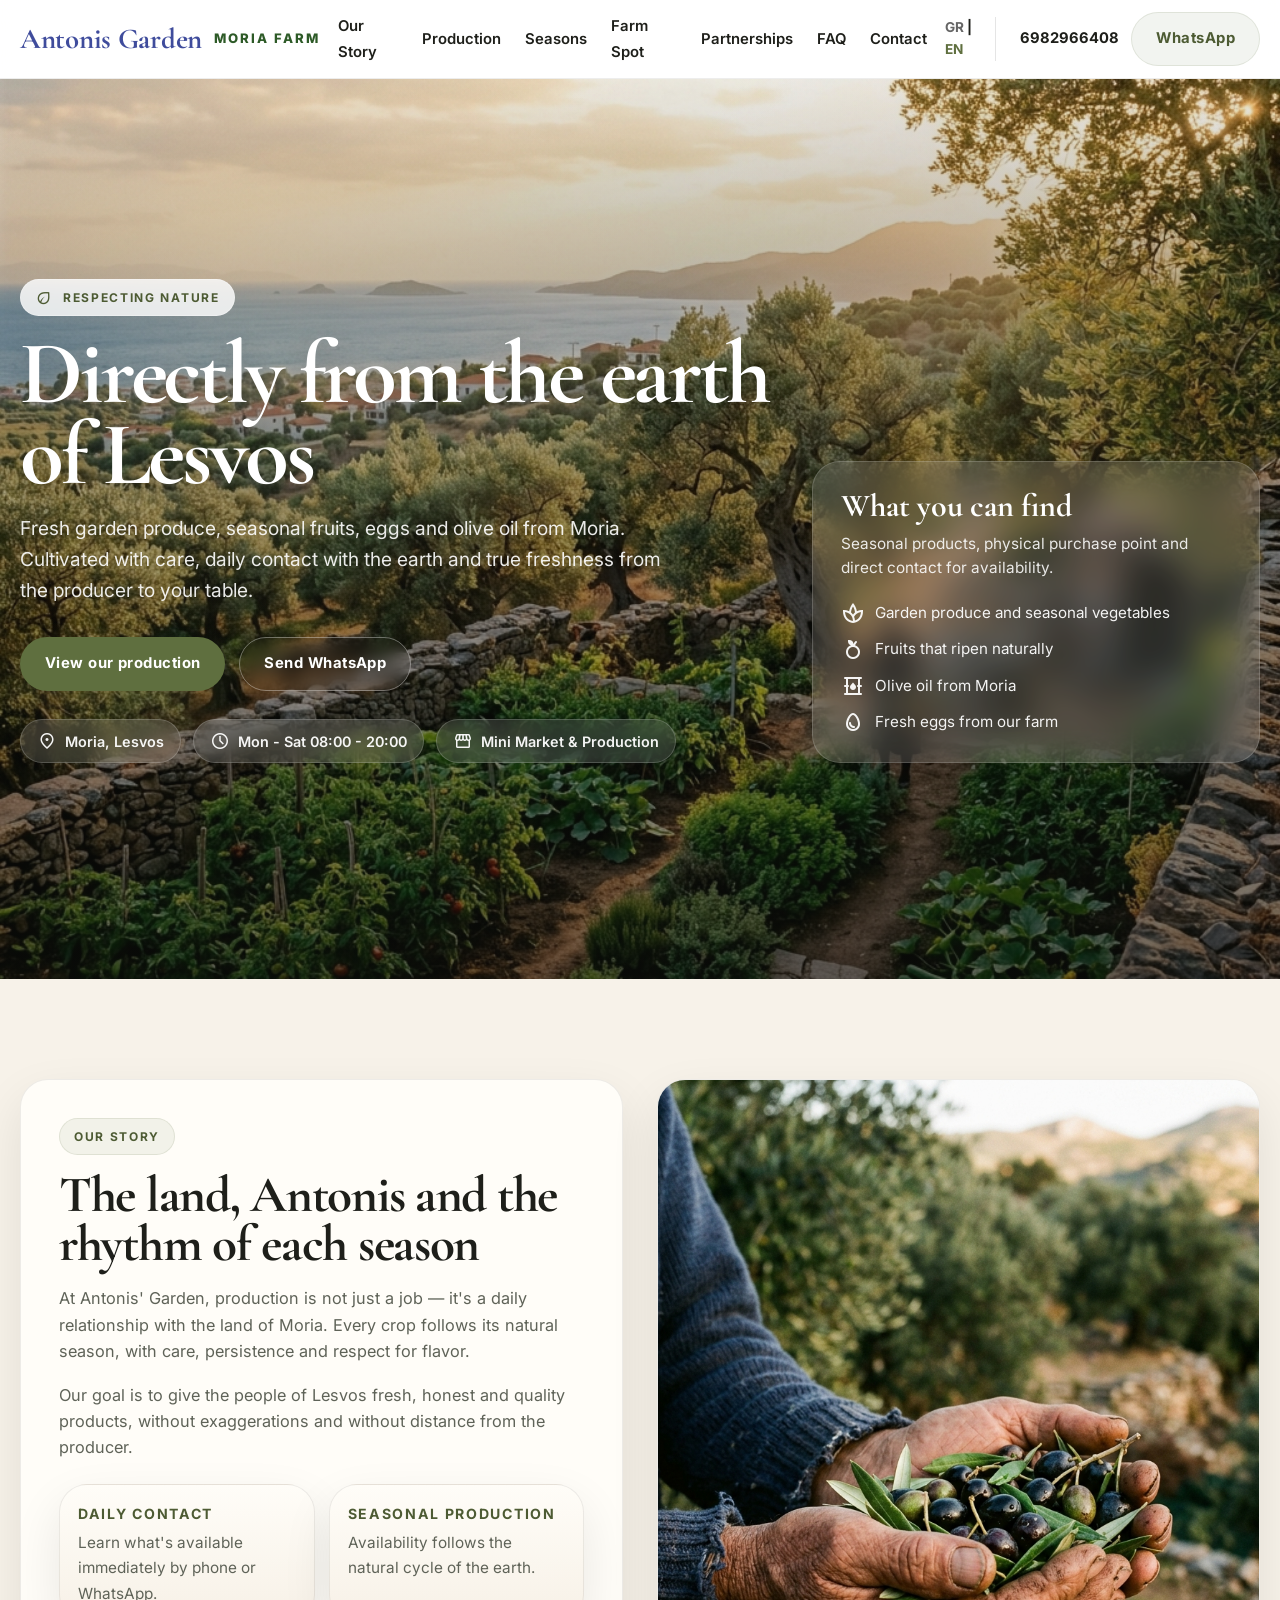
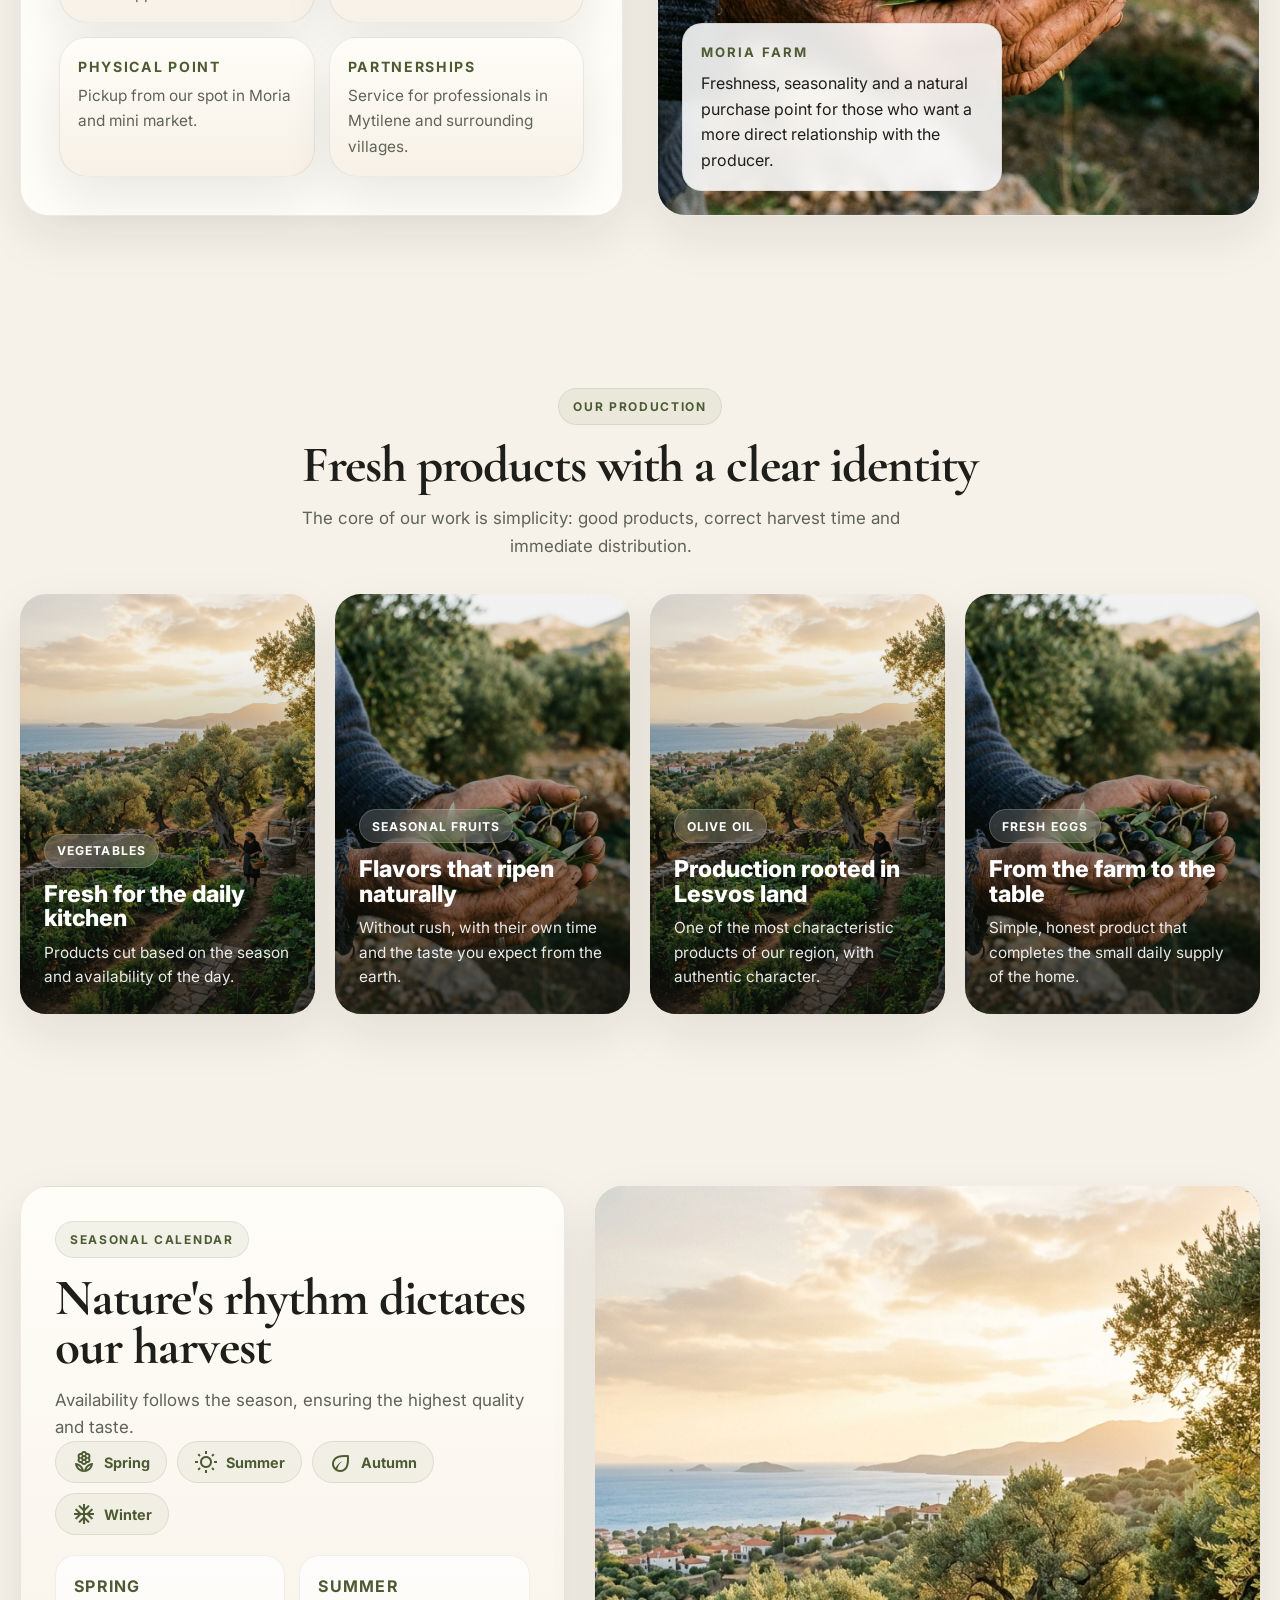
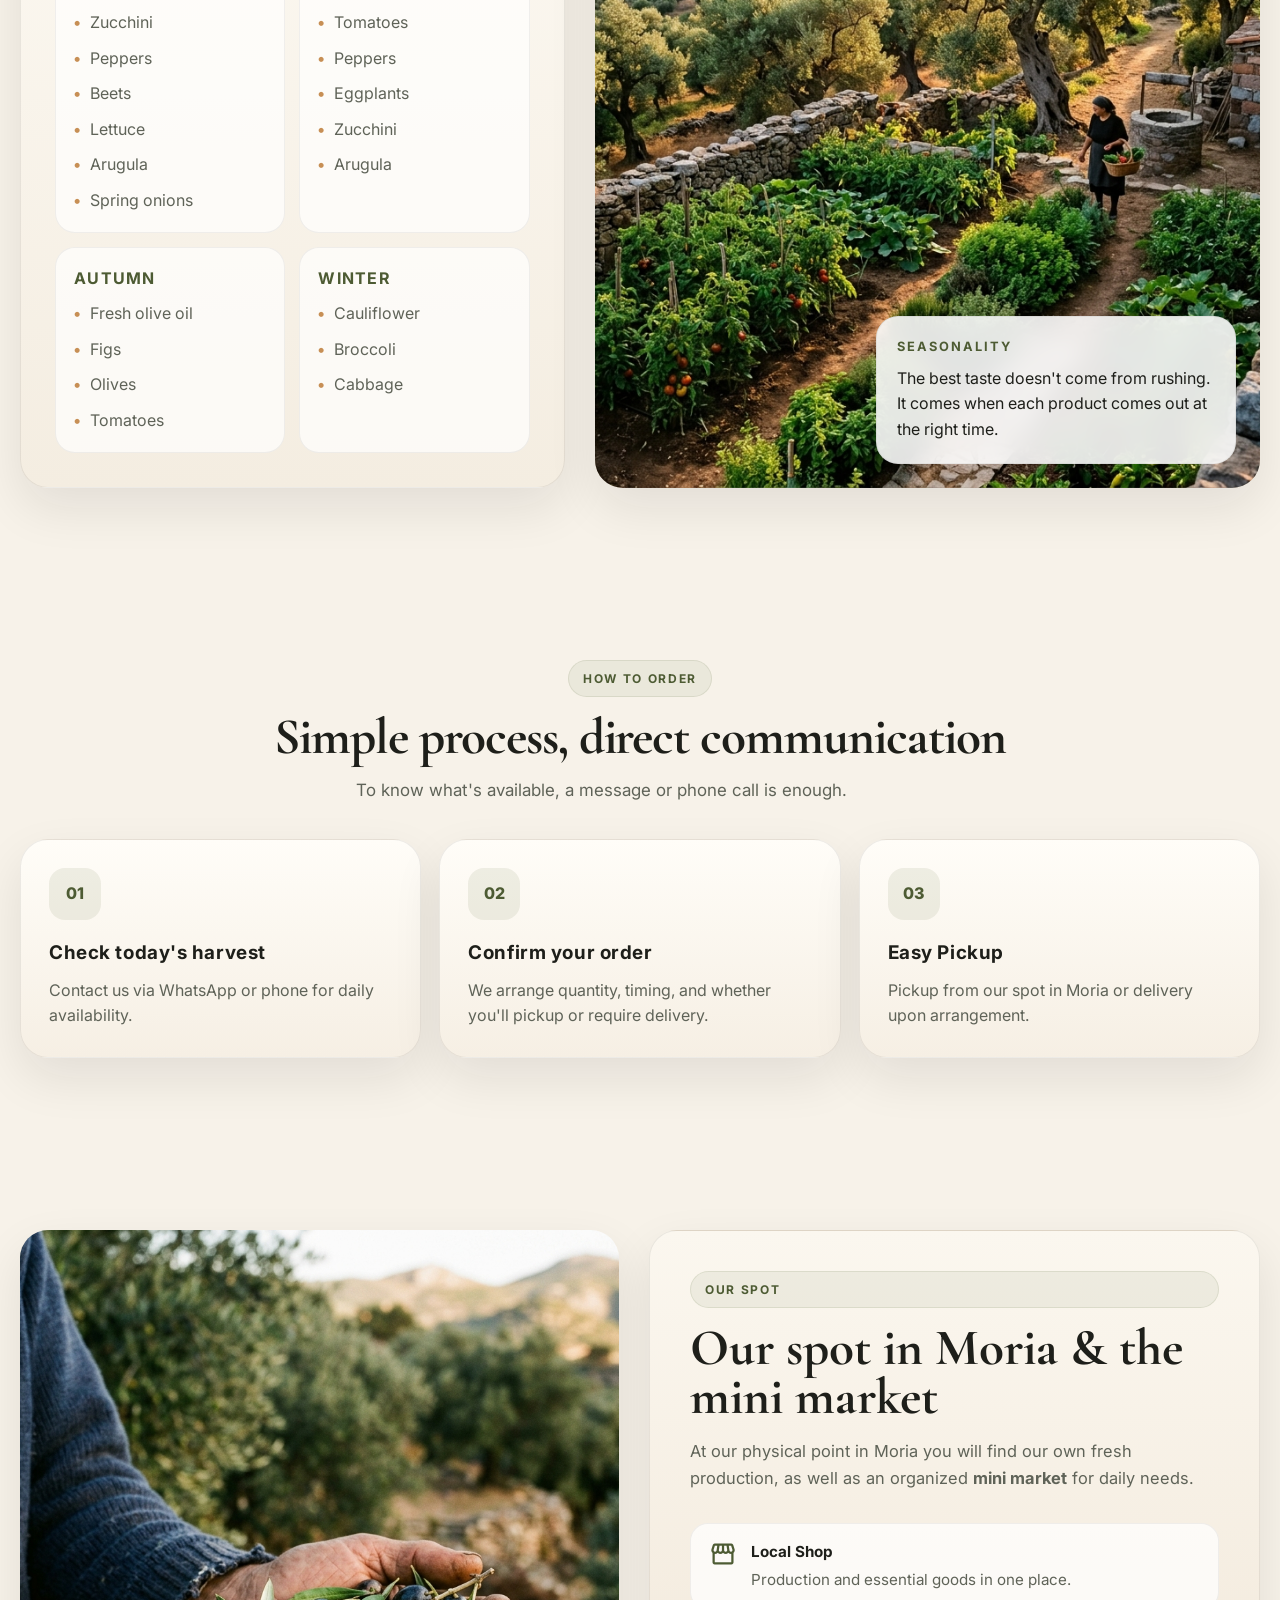
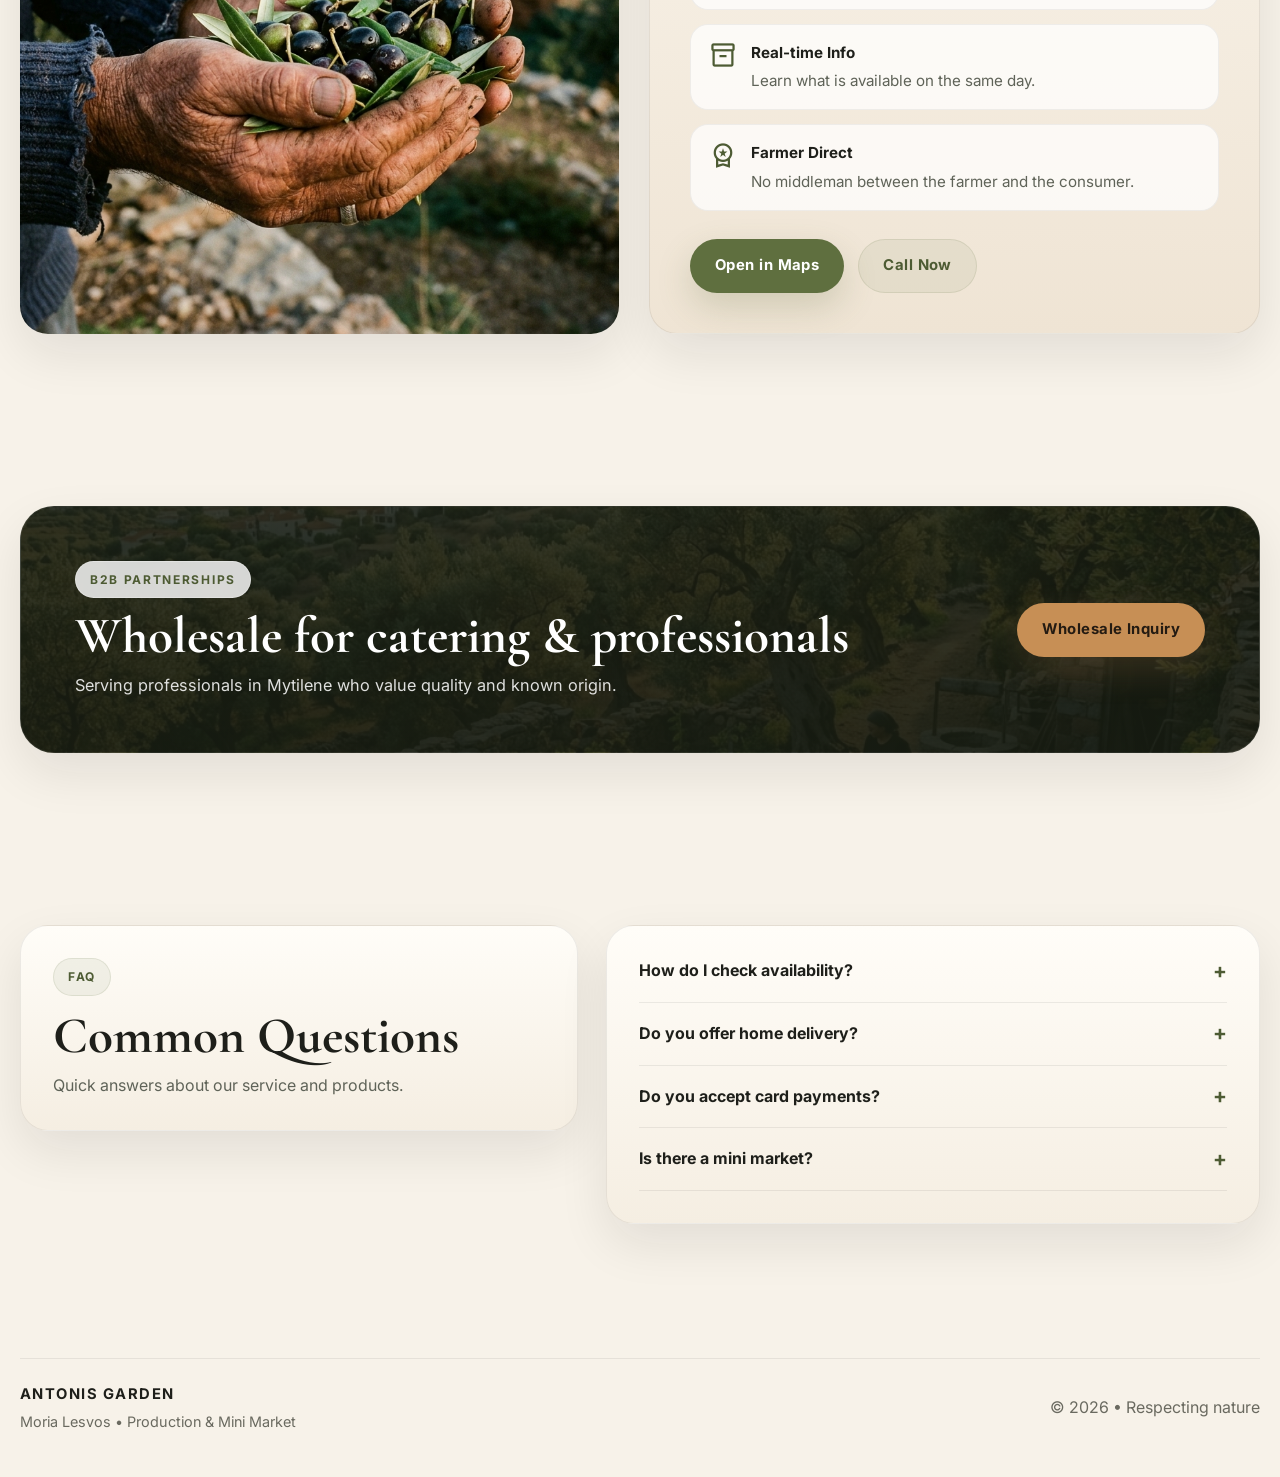
==== en/index.html @ aef1c5ba "Add English version of the website and language switcher" ====
<!DOCTYPE html>
<html lang="en">
<head>
  <meta charset="UTF-8" />
  <meta name="viewport" content="width=device-width, initial-scale=1.0" />
  <title>Antonis Garden | Fresh Produce Moria Lesvos</title>
  <meta
    name="description"
    content="Fresh garden produce, vegetables, seasonal fruits, eggs and olive oil from Moria, Lesvos. Directly from the producer Antonis."
  />

  <link rel="preconnect" href="https://fonts.googleapis.com" />
  <link rel="preconnect" href="https://fonts.gstatic.com" crossorigin />
  <link
    href="https://fonts.googleapis.com/css2?family=Cormorant+Garamond:wght@500;600;700&family=Inter:wght@400;500;600;700;800&display=swap"
    rel="stylesheet"
  />
  <link
    rel="stylesheet"
    href="https://fonts.googleapis.com/css2?family=Material+Symbols+Outlined:wght@300;400;500;600&display=swap"
  />

  <style>
    :root {
      --bg: #f7f2e9;
      --surface: #fffdf8;
      --surface-2: #f2ebdf;
      --surface-3: #ebe2d2;
      --text: #1e1f1a;
      --muted: #5f6358;
      --line: rgba(35, 35, 28, 0.08);
      --primary: #5f6f3f;
      --primary-dark: #4d5b33;
      --accent: #c78f55;
      --accent-soft: #ead9c3;
      --white: #ffffff;
      --shadow: 0 20px 50px rgba(26, 24, 20, 0.09);
      --radius-xl: 28px;
      --radius-lg: 22px;
      --radius-md: 16px;
      --container: 1240px;
    }

    * { box-sizing: border-box; }
    html { scroll-behavior: smooth; }
    body {
      margin: 0;
      background: var(--bg);
      color: var(--text);
      font-family: "Inter", sans-serif;
      line-height: 1.6;
      -webkit-font-smoothing: antialiased;
      text-rendering: optimizeLegibility;
    }
    img { display: block; max-width: 100%; }
    a { color: inherit; text-decoration: none; }
    button { font: inherit; }
    .container { width: min(calc(100% - 32px), var(--container)); margin-inline: auto; }
    .section { padding: 100px 0; }
    .section-tight { padding: 72px 0; }

    .eyebrow {
      display: inline-flex;
      align-items: center;
      gap: 10px;
      padding: 8px 14px;
      border-radius: 999px;
      background: rgba(255,255,255,0.82);
      border: 1px solid rgba(255,255,255,0.28);
      backdrop-filter: blur(8px);
      color: var(--primary-dark);
      font-size: 12px;
      font-weight: 700;
      letter-spacing: 0.14em;
      text-transform: uppercase;
    }

    .eyebrow.dark {
      background: rgba(95, 111, 63, 0.08);
      border-color: rgba(95, 111, 63, 0.12);
      color: var(--primary-dark);
      backdrop-filter: none;
    }

    .section-head { max-width: 760px; margin-bottom: 34px; }
    .section-head.center { text-align: center; margin-inline: auto; }
    .section-head h2 {
      margin: 16px 0 16px;
      font-family: "Cormorant Garamond", serif;
      font-size: clamp(2.3rem, 4vw, 4.5rem);
      line-height: 0.95;
      letter-spacing: -0.02em;
    }
    .section-head p { margin: 0; color: var(--muted); font-size: 1.06rem; max-width: 62ch; }

    .btn, .btn-outline, .btn-soft {
      display: inline-flex;
      align-items: center;
      justify-content: center;
      gap: 10px;
      min-height: 54px;
      padding: 0 24px;
      border-radius: 999px;
      font-weight: 700;
      font-size: 0.93rem;
      letter-spacing: 0.03em;
      transition: 0.25s ease;
      border: 1px solid transparent;
      cursor: pointer;
      white-space: nowrap;
    }

    .btn { background: var(--primary); color: var(--white); box-shadow: 0 14px 34px rgba(95, 111, 63, 0.22); }
    .btn:hover { background: var(--primary-dark); transform: translateY(-1px); }
    .btn-outline { background: transparent; border-color: rgba(255,255,255,0.35); color: var(--white); backdrop-filter: blur(8px); }
    .btn-outline:hover { background: rgba(255,255,255,0.1); transform: translateY(-1px); }
    .btn-soft { background: rgba(95, 111, 63, 0.08); color: var(--primary-dark); border-color: rgba(95, 111, 63, 0.12); }
    .btn-soft:hover { background: rgba(95, 111, 63, 0.13); transform: translateY(-1px); }

    /* NAV */
    .navbar {
      position: sticky;
      top: 0;
      z-index: 1000;
      border-bottom: 1px solid rgba(26, 28, 23, 0.08);
      background: rgba(255, 255, 255, 0.96);
      backdrop-filter: blur(14px);
    }
    .navbar-inner { min-height: 78px; display: flex; align-items: center; justify-content: space-between; gap: 18px; }
    .logo { display: flex; align-items: center; gap: 12px; flex-shrink: 0; }
    .logo-title { font-family: "Cormorant Garamond", serif; font-size: 1.8rem; line-height: 1; color: #3f4c9c; font-weight: 700; letter-spacing: -0.01em; }
    .logo-sub { color: #2d5a27; font-size: 0.82rem; letter-spacing: 0.15em; text-transform: uppercase; font-weight: 800; }
    .nav-links { display: flex; align-items: center; gap: 24px; list-style: none; padding: 0; margin: 0; }
    .nav-links a { color: var(--text); font-size: 0.93rem; font-weight: 600; position: relative; }
    .nav-links a::after { content: ""; position: absolute; left: 0; bottom: -8px; width: 0; height: 2px; background: var(--accent); transition: width 0.25s ease; }
    .nav-links a:hover::after { width: 100%; }
    .nav-cta { display: flex; align-items: center; gap: 12px; }
    .nav-phone { color: var(--text); font-size: 0.92rem; font-weight: 700; }
    .menu-toggle {
      display: none;
      width: 46px;
      height: 46px;
      border: 1px solid rgba(255,255,255,0.18);
      border-radius: 14px;
      background: rgba(30, 31, 26, 0.05);
      color: var(--text);
      align-items: center;
      justify-content: center;
      cursor: pointer;
    }

    /* HERO */
    .hero {
      position: relative;
      min-height: 100svh;
      display: flex;
      align-items: center;
      isolation: isolate;
      overflow: hidden;
      background:
        linear-gradient(180deg, rgba(15, 17, 13, 0.08) 0%, rgba(15, 17, 13, 0.28) 22%, rgba(15, 17, 13, 0.58) 100%),
        url("../assets/images/hero.png") center center / cover no-repeat;
    }
    .hero::before {
      content: "";
      position: absolute;
      inset: 0;
      background:
        radial-gradient(circle at 20% 20%, rgba(255, 214, 157, 0.15), transparent 34%),
        radial-gradient(circle at 80% 25%, rgba(199, 143, 85, 0.15), transparent 30%);
      z-index: -1;
    }
    .hero-grid { display: grid; grid-template-columns: 1.1fr 0.65fr; gap: 34px; align-items: end; padding: 64px 0 80px; }
    .hero-copy { max-width: 760px; }
    .hero h1 {
      margin: 18px 0 18px;
      font-family: "Cormorant Garamond", serif;
      color: var(--white);
      font-size: clamp(3.2rem, 7vw, 7rem);
      line-height: 0.9;
      letter-spacing: -0.035em;
      text-shadow: 0 8px 26px rgba(0,0,0,0.18);
    }
    .hero p { max-width: 56ch; margin: 0; color: rgba(255,255,255,0.9); font-size: clamp(1.03rem, 1.6vw, 1.2rem); }
    .hero-actions { display: flex; flex-wrap: wrap; gap: 14px; margin-top: 32px; }
    .hero-meta { display: flex; flex-wrap: wrap; gap: 12px; margin-top: 28px; }
    .hero-pill {
      display: inline-flex;
      align-items: center;
      gap: 8px;
      min-height: 44px;
      padding: 0 16px;
      border-radius: 999px;
      background: rgba(255,255,255,0.12);
      color: rgba(255,255,255,0.95);
      border: 1px solid rgba(255,255,255,0.18);
      backdrop-filter: blur(10px);
      font-size: 0.9rem;
      font-weight: 600;
    }
    .hero-card {
      align-self: end;
      background: rgba(255,255,255,0.12);
      border: 1px solid rgba(255,255,255,0.16);
      backdrop-filter: blur(16px);
      padding: 28px;
      border-radius: var(--radius-xl);
      color: var(--white);
      box-shadow: 0 16px 40px rgba(0,0,0,0.16);
    }
    .hero-card h3 { margin: 0 0 10px; font-family: "Cormorant Garamond", serif; font-size: 2rem; line-height: 1; }
    .hero-card p { margin: 0 0 20px; font-size: 0.96rem; color: rgba(255,255,255,0.88); }
    .hero-card ul { list-style: none; padding: 0; margin: 0; display: grid; gap: 12px; }
    .hero-card li { display: flex; align-items: center; gap: 10px; font-size: 0.95rem; color: rgba(255,255,255,0.94); }

    /* SECTIONS */
    .intro-wrap { display: grid; grid-template-columns: 1fr 1fr; gap: 34px; align-items: stretch; }
    .intro-card, .image-card, .stat-card, .spot-panel, .contact-card, .hours-card, .faq-card, .process-card, .season-panel {
      background: var(--surface);
      border: 1px solid var(--line);
      border-radius: var(--radius-xl);
      box-shadow: var(--shadow);
    }
    .intro-card { padding: 38px; }
    .intro-card h2 { margin: 16px 0 16px; font-family: "Cormorant Garamond", serif; font-size: clamp(2.2rem, 4vw, 4rem); line-height: 0.96; letter-spacing: -0.025em; }
    .intro-card p { margin: 0 0 18px; color: var(--muted); font-size: 1.02rem; }
    .intro-mini-grid { display: grid; grid-template-columns: 1fr 1fr; gap: 14px; margin-top: 24px; }
    .stat-card { padding: 18px 18px 16px; background: linear-gradient(180deg, #fffdf8, #f7f1e7); }
    .stat-card strong { display: block; font-size: 0.88rem; text-transform: uppercase; letter-spacing: 0.12em; color: var(--primary-dark); margin-bottom: 4px; }
    .stat-card span { color: var(--muted); font-size: 0.96rem; }
    .image-card { min-height: 100%; overflow: hidden; position: relative; }
    .image-card img { width: 100%; height: 100%; object-fit: cover; min-height: 580px; }
    .image-card-badge { position: absolute; left: 24px; bottom: 24px; max-width: 320px; background: rgba(255,255,255,0.88); backdrop-filter: blur(10px); border-radius: 20px; padding: 18px 18px 16px; border: 1px solid rgba(30, 31, 26, 0.08); }
    .image-card-badge strong { display: block; margin-bottom: 8px; font-size: 0.82rem; text-transform: uppercase; letter-spacing: 0.16em; color: var(--primary-dark); }

    .product-grid { display: grid; grid-template-columns: repeat(4, 1fr); gap: 20px; }
    .product-card { position: relative; min-height: 420px; border-radius: 26px; overflow: hidden; color: var(--white); display: flex; align-items: end; box-shadow: var(--shadow); }
    .product-card::before { content: ""; position: absolute; inset: 0; background: linear-gradient(180deg, rgba(15,17,13,0.04) 16%, rgba(15,17,13,0.72) 100%); z-index: 1; }
    .product-card img { position: absolute; inset: 0; width: 100%; height: 100%; object-fit: cover; }
    .product-card-content { position: relative; z-index: 2; padding: 24px; }
    .product-card-content .chip { display: inline-flex; align-items: center; gap: 8px; min-height: 34px; padding: 0 12px; border-radius: 999px; background: rgba(255,255,255,0.16); border: 1px solid rgba(255,255,255,0.18); backdrop-filter: blur(10px); font-size: 0.76rem; font-weight: 700; letter-spacing: 0.09em; text-transform: uppercase; margin-bottom: 14px; }
    .product-card h3 { margin: 0 0 10px; font-size: 1.45rem; line-height: 1.05; font-weight: 800; }
    .product-card p { margin: 0; color: rgba(255,255,255,0.9); font-size: 0.96rem; max-width: 26ch; }

    .season-layout { display: grid; grid-template-columns: 0.9fr 1.1fr; gap: 30px; align-items: stretch; }
    .season-panel { padding: 34px; background: linear-gradient(180deg, #fffdf8, #f4ede1); }
    .season-tabs { display: flex; flex-wrap: wrap; gap: 10px; margin-bottom: 20px; }
    .season-pill { min-height: 42px; padding: 0 16px; border-radius: 999px; border: 1px solid rgba(95, 111, 63, 0.14); background: rgba(95, 111, 63, 0.06); color: var(--primary-dark); display: inline-flex; align-items: center; gap: 8px; font-size: 0.9rem; font-weight: 700; }
    .season-columns { display: grid; grid-template-columns: repeat(2, 1fr); gap: 14px; margin-top: 18px; }
    .season-list { background: rgba(255,255,255,0.68); border: 1px solid rgba(30,31,26,0.06); border-radius: 20px; padding: 18px; }
    .season-list h4 { margin: 0 0 10px; font-size: 1rem; color: var(--primary-dark); letter-spacing: 0.08em; text-transform: uppercase; }
    .season-list ul { list-style: none; padding: 0; margin: 0; display: grid; gap: 10px; color: var(--muted); }
    .season-list li { display: flex; align-items: center; gap: 10px; }
    .season-list li::before { content: "•"; color: var(--accent); font-weight: 900; font-size: 1rem; }
    .season-visual { position: relative; overflow: hidden; border-radius: var(--radius-xl); min-height: 100%; box-shadow: var(--shadow); background: #d5c2a8; }
    .season-visual img { width: 100%; height: 100%; min-height: 540px; object-fit: cover; }
    .season-quote { position: absolute; right: 24px; bottom: 24px; max-width: 360px; padding: 20px; border-radius: 22px; background: rgba(255,255,255,0.88); backdrop-filter: blur(12px); color: var(--text); border: 1px solid rgba(30,31,26,0.06); }
    .season-quote strong { display: block; font-size: 0.8rem; text-transform: uppercase; letter-spacing: 0.16em; color: var(--primary-dark); margin-bottom: 8px; }

    .process-grid { display: grid; grid-template-columns: repeat(3, 1fr); gap: 18px; }
    .process-card { padding: 28px; background: linear-gradient(180deg, #fffdf8, #f6efe4); }
    .step { width: 52px; height: 52px; border-radius: 16px; display: inline-flex; align-items: center; justify-content: center; background: rgba(95, 111, 63, 0.1); color: var(--primary-dark); font-weight: 800; font-size: 1rem; margin-bottom: 18px; }
    .process-card h3 { margin: 0 0 10px; font-size: 1.18rem; letter-spacing: 0.03em; }
    .process-card p { margin: 0; color: var(--muted); }

    .spot-wrap { display: grid; grid-template-columns: 1fr 1.02fr; gap: 30px; align-items: stretch; }
    .spot-image { border-radius: var(--radius-xl); overflow: hidden; box-shadow: var(--shadow); min-height: 100%; }
    .spot-image img { width: 100%; height: 100%; min-height: 560px; object-fit: cover; }
    .spot-panel { padding: 40px; background: linear-gradient(180deg, #fbf7ef, #efe4d4); display: flex; flex-direction: column; justify-content: center; }
    .spot-panel h2 { margin: 16px 0 16px; font-family: "Cormorant Garamond", serif; font-size: clamp(2.3rem, 4vw, 4.2rem); line-height: 0.96; }
    .spot-panel p { margin: 0 0 24px; color: var(--muted); font-size: 1.03rem; }
    .feature-list { display: grid; gap: 14px; margin: 8px 0 28px; }
    .feature-item { display: flex; gap: 14px; align-items: flex-start; padding: 16px 18px; border-radius: 18px; background: rgba(255,255,255,0.72); border: 1px solid rgba(30,31,26,0.06); }
    .feature-item .material-symbols-outlined { color: var(--primary-dark); font-size: 28px; }
    .feature-item strong { display: block; margin-bottom: 4px; font-size: 0.95rem; }
    .feature-item span { display: block; color: var(--muted); font-size: 0.95rem; }

    .b2b { position: relative; overflow: hidden; background: linear-gradient(180deg, rgba(23, 28, 18, 0.86), rgba(23, 28, 18, 0.92)), url("../assets/images/hero.png") center center / cover no-repeat; color: var(--white); border-radius: 34px; box-shadow: var(--shadow); border: 1px solid rgba(255,255,255,0.08); padding: 54px; }
    .b2b-grid { display: grid; grid-template-columns: 1.2fr auto; gap: 28px; align-items: center; }
    .b2b h2 { margin: 14px 0 12px; font-family: "Cormorant Garamond", serif; font-size: clamp(2.1rem, 4vw, 4rem); line-height: 0.94; }
    .b2b p { margin: 0; color: rgba(255,255,255,0.86); max-width: 60ch; font-size: 1.02rem; }
    .b2b .btn { background: var(--accent); color: #241b12; box-shadow: 0 14px 34px rgba(199, 143, 85, 0.18); }
    .b2b .btn:hover { background: #d29a62; }

    .faq-wrap { display: grid; grid-template-columns: 0.92fr 1.08fr; gap: 28px; align-items: start; }
    .faq-card { padding: 32px; background: linear-gradient(180deg, #fffdf8, #f5eee2); }
    .faq-intro h2 { margin: 16px 0 12px; font-family: "Cormorant Garamond", serif; font-size: clamp(2.2rem, 4vw, 4rem); line-height: 0.96; }
    .faq-intro p { margin: 0; color: var(--muted); }
    .faq-list details { border-bottom: 1px solid rgba(30,31,26,0.08); padding: 18px 0; }
    .faq-list details:first-child { padding-top: 0; }
    .faq-list summary { list-style: none; cursor: pointer; font-weight: 700; font-size: 1rem; display: flex; align-items: center; justify-content: space-between; gap: 18px; }
    .faq-list summary::-webkit-details-marker { display: none; }
    .faq-list summary::after { content: "+"; font-size: 1.3rem; line-height: 1; color: var(--primary-dark); flex-shrink: 0; }
    .faq-list details[open] summary::after { content: "−"; }
    .faq-list p { margin: 12px 0 0; color: var(--muted); padding-right: 18px; }

    .contact-grid { display: grid; grid-template-columns: 1.05fr 0.95fr; gap: 24px; align-items: stretch; }
    .contact-card, .hours-card { padding: 34px; }
    .contact-card h2, .hours-card h3 { margin: 0 0 18px; font-family: "Cormorant Garamond", serif; font-size: clamp(2rem, 3.4vw, 3.4rem); line-height: 0.98; }
    .contact-card p, .hours-card p { color: var(--muted); margin: 0 0 16px; }
    .action-stack { display: flex; flex-wrap: wrap; gap: 14px; margin-top: 18px; }
    .action-stack .btn, .action-stack .btn-soft { min-width: 220px; }
    .hours-list { display: grid; gap: 12px; margin-top: 16px; }
    .hours-row { display: flex; justify-content: space-between; gap: 18px; padding: 12px 0; border-bottom: 1px solid rgba(30,31,26,0.08); }
    .hours-row:last-child { border-bottom: 0; padding-bottom: 0; }
    .hours-row span:first-child { color: var(--text); font-weight: 700; }
    .hours-row span:last-child { color: var(--muted); }
    .contact-note { margin-top: 16px !important; font-size: 0.94rem; }

    .footer { padding: 34px 0 44px; color: #6a6a60; }
    .footer-inner { display: flex; align-items: center; justify-content: space-between; gap: 16px; flex-wrap: wrap; border-top: 1px solid rgba(30,31,26,0.08); padding-top: 24px; }
    .footer-brand { display: flex; flex-direction: column; gap: 4px; }
    .footer-brand strong { color: var(--text); letter-spacing: 0.1em; text-transform: uppercase; font-size: 0.92rem; }
    .footer-brand span { font-size: 0.9rem; }

    @media (max-width: 1080px) {
      .nav-links, .nav-cta .nav-phone, .nav-cta .btn-soft { display: none; }
      .menu-toggle { display: inline-flex; }
      .mobile-panel { position: fixed; inset: 78px 16px auto 16px; background: rgba(26, 28, 23, 0.98); border: 1px solid rgba(255,255,255,0.12); border-radius: 24px; padding: 18px; display: none; box-shadow: 0 18px 40px rgba(0,0,0,0.35); z-index: 1001; }
      .mobile-panel.open { display: block; }
      .mobile-panel a { display: block; color: rgba(255,255,255,0.94); padding: 14px 8px; font-weight: 600; border-bottom: 1px solid rgba(255,255,255,0.08); }
      .mobile-panel a:last-child { border-bottom: 0; }
    }

    @media (max-width: 1024px) {
      .hero-grid, .intro-wrap, .season-layout, .spot-wrap, .faq-wrap, .contact-grid, .b2b-grid { grid-template-columns: 1fr; }
      .product-grid { grid-template-columns: repeat(2, 1fr); }
      .process-grid { grid-template-columns: 1fr; }
      .hero-card { max-width: 520px; }
      .image-card img, .spot-image img, .season-visual img { min-height: 420px; }
      .b2b { padding: 40px 30px; }
    }

    @media (max-width: 720px) {
      .section { padding: 78px 0; }
      .section-tight { padding: 56px 0; }
      .hero { min-height: auto; }
      .hero-grid { padding: 44px 0 56px; }
      .hero h1 { font-size: clamp(2.8rem, 13vw, 4.6rem); }
      .hero-actions, .hero-meta, .action-stack { flex-direction: column; align-items: stretch; }
      .hero-card { padding: 22px; }
      .intro-card, .season-panel, .spot-panel, .contact-card, .hours-card, .faq-card, .process-card { padding: 24px; }
      .product-grid, .season-columns, .intro-mini-grid { grid-template-columns: 1fr; }
      .product-card { min-height: 360px; }
      .footer-inner { flex-direction: column; align-items: flex-start; }
    }

    .mobile-panel { display: none; }
  </style>
</head>
<body>

  <!-- NAV -->
  <nav class="navbar">
    <div class="container navbar-inner">
      <a href="#home" class="logo">
        <span class="logo-title">Antonis Garden</span>
        <span class="logo-sub">MORIA FARM</span>
      </a>

      <ul class="nav-links">
        <li><a href="#about">Our Story</a></li>
        <li><a href="#products">Production</a></li>
        <li><a href="#seasonal">Seasons</a></li>
        <li><a href="#spot">Farm Spot</a></li>
        <li><a href="#b2b">Partnerships</a></li>
        <li><a href="#faq">FAQ</a></li>
        <li><a href="#contact">Contact</a></li>
      </ul>

      <div class="nav-cta">
        <div class="lang-switcher" style="padding-right: 12px; border-right: 1px solid rgba(0,0,0,0.1); margin-right: 12px; font-weight: 700; font-size: 0.85rem;">
          <a href="../index.html" style="color: #666;">GR</a> | <span style="color: var(--primary);">EN</span>
        </div>
        <a class="nav-phone" href="tel:+306982966408">6982966408</a>
        <a class="btn-soft" href="https://wa.me/306982966408">WhatsApp</a>
        <button class="menu-toggle" id="menuToggle" aria-label="Open Menu">
          <span class="material-symbols-outlined">menu</span>
        </button>
      </div>
    </div>
  </nav>

  <div class="mobile-panel" id="mobilePanel">
    <div style="padding: 14px 8px; border-bottom: 1px solid rgba(255,255,255,0.08); display: flex; gap: 10px; font-size: 0.9rem; font-weight: 700;">
      <a href="../index.html" style="color: rgba(255,255,255,0.6);">GREEK</a>
      <span style="color: rgba(255,255,255,0.2);">|</span>
      <span style="color: var(--accent);">ENGLISH</span>
    </div>
    <a href="#about">Our Story</a>
    <a href="#products">Production</a>
    <a href="#seasonal">Seasons</a>
    <a href="#spot">Farm Spot</a>
    <a href="#b2b">Partnerships</a>
    <a href="#faq">FAQ</a>
    <a href="#contact">Contact</a>
    <a href="https://wa.me/306982966408">WhatsApp</a>
    <a href="tel:+306982966408">Call</a>
  </div>

  <header class="hero" id="home">
    <div class="container hero-grid">
      <div class="hero-copy">
        <span class="eyebrow">
          <span class="material-symbols-outlined" style="font-size:18px;">eco</span>
          Respecting nature
        </span>
        <h1>Directly from the earth of Lesvos</h1>
        <p>Fresh garden produce, seasonal fruits, eggs and olive oil from Moria. Cultivated with care, daily contact with the earth and true freshness from the producer to your table.</p>
        <div class="hero-actions">
          <a href="#products" class="btn">View our production</a>
          <a href="https://wa.me/306982966408" class="btn-outline">Send WhatsApp</a>
        </div>
        <div class="hero-meta">
          <div class="hero-pill"><span class="material-symbols-outlined" style="font-size:20px;">location_on</span>Moria, Lesvos</div>
          <div class="hero-pill"><span class="material-symbols-outlined" style="font-size:20px;">schedule</span>Mon - Sat 08:00 - 20:00</div>
          <div class="hero-pill"><span class="material-symbols-outlined" style="font-size:20px;">storefront</span>Mini Market & Production</div>
        </div>
      </div>
      <aside class="hero-card">
        <h3>What you can find</h3>
        <p>Seasonal products, physical purchase point and direct contact for availability.</p>
        <ul>
          <li><span class="material-symbols-outlined">spa</span> Garden produce and seasonal vegetables</li>
          <li><span class="material-symbols-outlined">nutrition</span> Fruits that ripen naturally</li>
          <li><span class="material-symbols-outlined">oil_barrel</span> Olive oil from Moria</li>
          <li><span class="material-symbols-outlined">egg</span> Fresh eggs from our farm</li>
        </ul>
      </aside>
    </div>
  </header>

  <main>
    <section class="section" id="about">
      <div class="container intro-wrap">
        <div class="intro-card">
          <span class="eyebrow dark">Our Story</span>
          <h2>The land, Antonis and the rhythm of each season</h2>
          <p>At Antonis' Garden, production is not just a job — it's a daily relationship with the land of Moria. Every crop follows its natural season, with care, persistence and respect for flavor.</p>
          <p>Our goal is to give the people of Lesvos fresh, honest and quality products, without exaggerations and without distance from the producer.</p>
          <div class="intro-mini-grid">
            <div class="stat-card"><strong>Daily contact</strong><span>Learn what's available immediately by phone or WhatsApp.</span></div>
            <div class="stat-card"><strong>Seasonal production</strong><span>Availability follows the natural cycle of the earth.</span></div>
            <div class="stat-card"><strong>Physical point</strong><span>Pickup from our spot in Moria and mini market.</span></div>
            <div class="stat-card"><strong>Partnerships</strong><span>Service for professionals in Mytilene and surrounding villages.</span></div>
          </div>
        </div>
        <div class="image-card">
          <img src="../assets/images/farm.png" alt="Antonis Farm in Moria, Lesvos" />
          <div class="image-card-badge"><strong>Moria Farm</strong>Freshness, seasonality and a natural purchase point for those who want a more direct relationship with the producer.</div>
        </div>
      </div>
    </section>

    <section class="section section-tight" id="products">
      <div class="container">
        <div class="section-head center">
          <span class="eyebrow dark">Our Production</span>
          <h2>Fresh products with a clear identity</h2>
          <p>The core of our work is simplicity: good products, correct harvest time and immediate distribution.</p>
        </div>
        <div class="product-grid">
          <article class="product-card">
            <img src="../assets/images/hero.png" alt="Vegetables" />
            <div class="product-card-content"><div class="chip">Vegetables</div><h3>Fresh for the daily kitchen</h3><p>Products cut based on the season and availability of the day.</p></div>
          </article>
          <article class="product-card">
            <img src="../assets/images/farm.png" alt="Fruits" />
            <div class="product-card-content"><div class="chip">Seasonal Fruits</div><h3>Flavors that ripen naturally</h3><p>Without rush, with their own time and the taste you expect from the earth.</p></div>
          </article>
          <article class="product-card">
            <img src="../assets/images/hero.png" alt="Olive Oil" />
            <div class="product-card-content"><div class="chip">Olive Oil</div><h3>Production rooted in Lesvos land</h3><p>One of the most characteristic products of our region, with authentic character.</p></div>
          </article>
          <article class="product-card">
            <img src="../assets/images/farm.png" alt="Eggs" />
            <div class="product-card-content"><div class="chip">Fresh Eggs</div><h3>From the farm to the table</h3><p>Simple, honest product that completes the small daily supply of the home.</p></div>
          </article>
        </div>
      </div>
    </section>

    <section class="section" id="seasonal">
      <div class="container season-layout">
        <div class="season-panel">
          <span class="eyebrow dark">Seasonal Calendar</span>
          <div class="section-head" style="margin-bottom: 0;">
            <h2>Nature's rhythm dictates our harvest</h2>
            <p>Availability follows the season, ensuring the highest quality and taste.</p>
          </div>
          <div class="season-tabs">
            <div class="season-pill"><span class="material-symbols-outlined">local_florist</span>Spring</div>
            <div class="season-pill"><span class="material-symbols-outlined">wb_sunny</span>Summer</div>
            <div class="season-pill"><span class="material-symbols-outlined">eco</span>Autumn</div>
            <div class="season-pill"><span class="material-symbols-outlined">ac_unit</span>Winter</div>
          </div>
          <div class="season-columns">
            <div class="season-list"><h4>Spring</h4><ul><li>Zucchini</li><li>Peppers</li><li>Beets</li><li>Lettuce</li><li>Arugula</li><li>Spring onions</li></ul></div>
            <div class="season-list"><h4>Summer</h4><ul><li>Tomatoes</li><li>Peppers</li><li>Eggplants</li><li>Zucchini</li><li>Arugula</li></ul></div>
            <div class="season-list"><h4>Autumn</h4><ul><li>Fresh olive oil</li><li>Figs</li><li>Olives</li><li>Tomatoes</li></ul></div>
            <div class="season-list"><h4>Winter</h4><ul><li>Cauliflower</li><li>Broccoli</li><li>Cabbage</li></ul></div>
          </div>
        </div>
        <div class="season-visual">
          <img src="../assets/images/hero.png" alt="Seasonal Harvest" />
          <div class="season-quote"><strong>Seasonality</strong>The best taste doesn't come from rushing. It comes when each product comes out at the right time.</div>
        </div>
      </div>
    </section>

    <section class="section section-tight" id="how-to-order">
      <div class="container">
        <div class="section-head center">
          <span class="eyebrow dark">How to order</span>
          <h2>Simple process, direct communication</h2>
          <p>To know what's available, a message or phone call is enough.</p>
        </div>
        <div class="process-grid">
          <div class="process-card"><div class="step">01</div><h3>Check today's harvest</h3><p>Contact us via WhatsApp or phone for daily availability.</p></div>
          <div class="process-card"><div class="step">02</div><h3>Confirm your order</h3><p>We arrange quantity, timing, and whether you'll pickup or require delivery.</p></div>
          <div class="process-card"><div class="step">03</div><h3>Easy Pickup</h3><p>Pickup from our spot in Moria or delivery upon arrangement.</p></div>
        </div>
      </div>
    </section>

    <section class="section" id="spot">
      <div class="container spot-wrap">
        <div class="spot-image"><img src="../assets/images/farm.png" alt="Farm Shop" /></div>
        <div class="spot-panel">
          <span class="eyebrow dark">Our Spot</span>
          <h2>Our spot in Moria & the mini market</h2>
          <p>At our physical point in Moria you will find our own fresh production, as well as an organized <strong>mini market</strong> for daily needs.</p>
          <div class="feature-list">
            <div class="feature-item"><span class="material-symbols-outlined">storefront</span><div><strong>Local Shop</strong><span>Production and essential goods in one place.</span></div></div>
            <div class="feature-item"><span class="material-symbols-outlined">inventory_2</span><div><strong>Real-time Info</strong><span>Learn what is available on the same day.</span></div></div>
            <div class="feature-item"><span class="material-symbols-outlined">workspace_premium</span><div><strong>Farmer Direct</strong><span>No middleman between the farmer and the consumer.</span></div></div>
          </div>
          <div class="hero-actions" style="margin-top:0;">
            <a href="https://www.google.com/maps/search/?api=1&query=Moria+Lesvos" target="_blank" rel="noopener noreferrer" class="btn">Open in Maps</a>
            <a href="tel:+306982966408" class="btn-soft">Call Now</a>
          </div>
        </div>
      </div>
    </section>

    <section class="section section-tight" id="b2b">
      <div class="container"><div class="b2b"><div class="b2b-grid"><div><span class="eyebrow">B2B Partnerships</span><h2>Wholesale for catering & professionals</h2><p>Serving professionals in Mytilene who value quality and known origin.</p></div><div><a href="https://wa.me/306982966408" class="btn">Wholesale Inquiry</a></div></div></div></div>
    </section>

    <section class="section" id="faq">
      <div class="container faq-wrap">
        <div class="faq-card faq-intro"><span class="eyebrow dark">FAQ</span><h2>Common Questions</h2><p>Quick answers about our service and products.</p></div>
        <div class="faq-card faq-list">
          <details><summary>How do I check availability?</summary><p>Call or WhatsApp us. Availability changes daily.</p></details>
          <details><summary>Do you offer home delivery?</summary><p>Mainly pickup in Moria. Delivery can be arranged in some cases.</p></details>
          <details><summary>Do you accept card payments?</summary><p>Yes, we accept all major cards at our shop.</p></details>
          <details><summary>Is there a mini market?</summary><p>Yes, we carry both our fresh produce and grocery essentials.</p></details>
        </div>
      </div>
    </section>
  </main>

  <footer class="footer">
    <div class="container footer-inner">
      <div class="footer-brand"><strong>Antonis Garden</strong><span>Moria Lesvos • Production & Mini Market</span></div>
      <div>© 2026 • Respecting nature</div>
    </div>
  </footer>

  <script>
    const toggle = document.getElementById("menuToggle");
    const mobilePanel = document.getElementById("mobilePanel");
    if (toggle && mobilePanel) {
      toggle.addEventListener("click", () => mobilePanel.classList.toggle("open"));
      mobilePanel.querySelectorAll("a").forEach(link => link.addEventListener("click", () => mobilePanel.classList.remove("open")));
      document.addEventListener("click", e => { if (!mobilePanel.contains(e.target) && !toggle.contains(e.target)) mobilePanel.classList.remove("open"); });
    }
  </script>
</body>
</html>
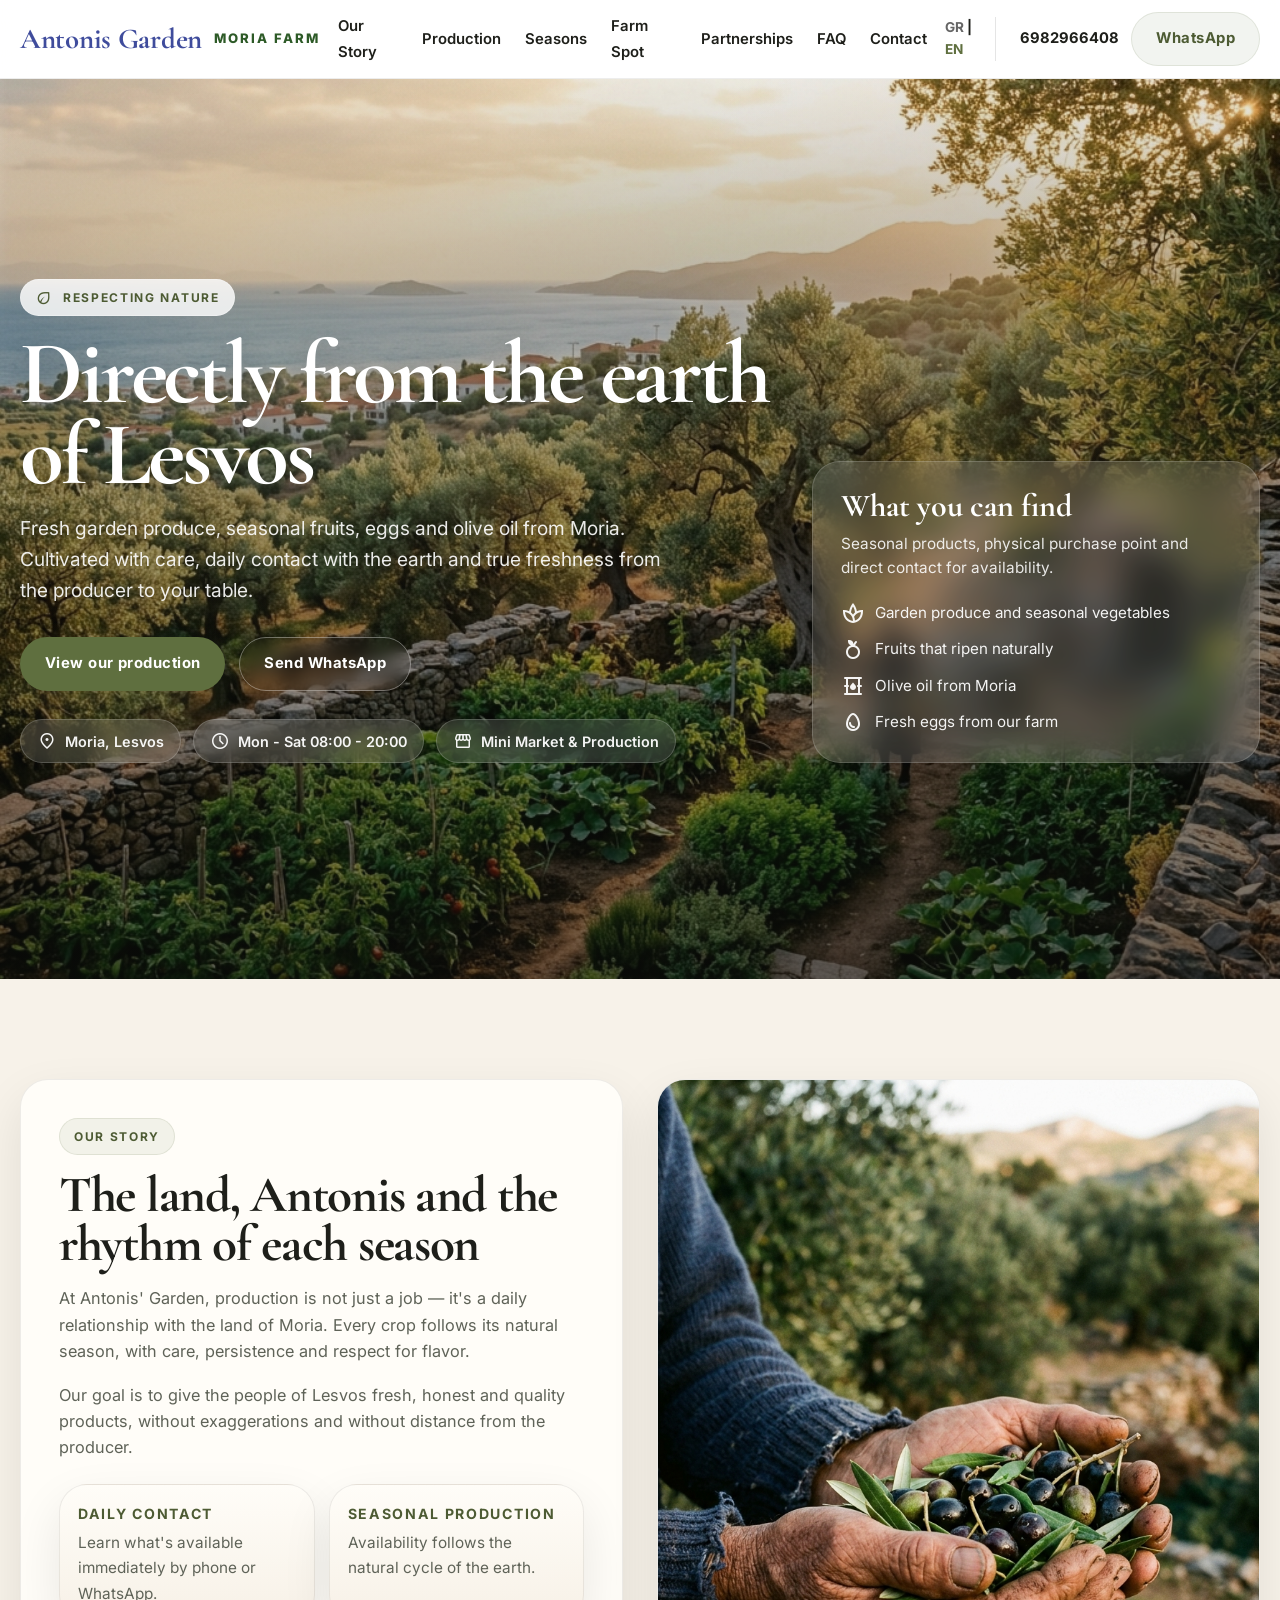
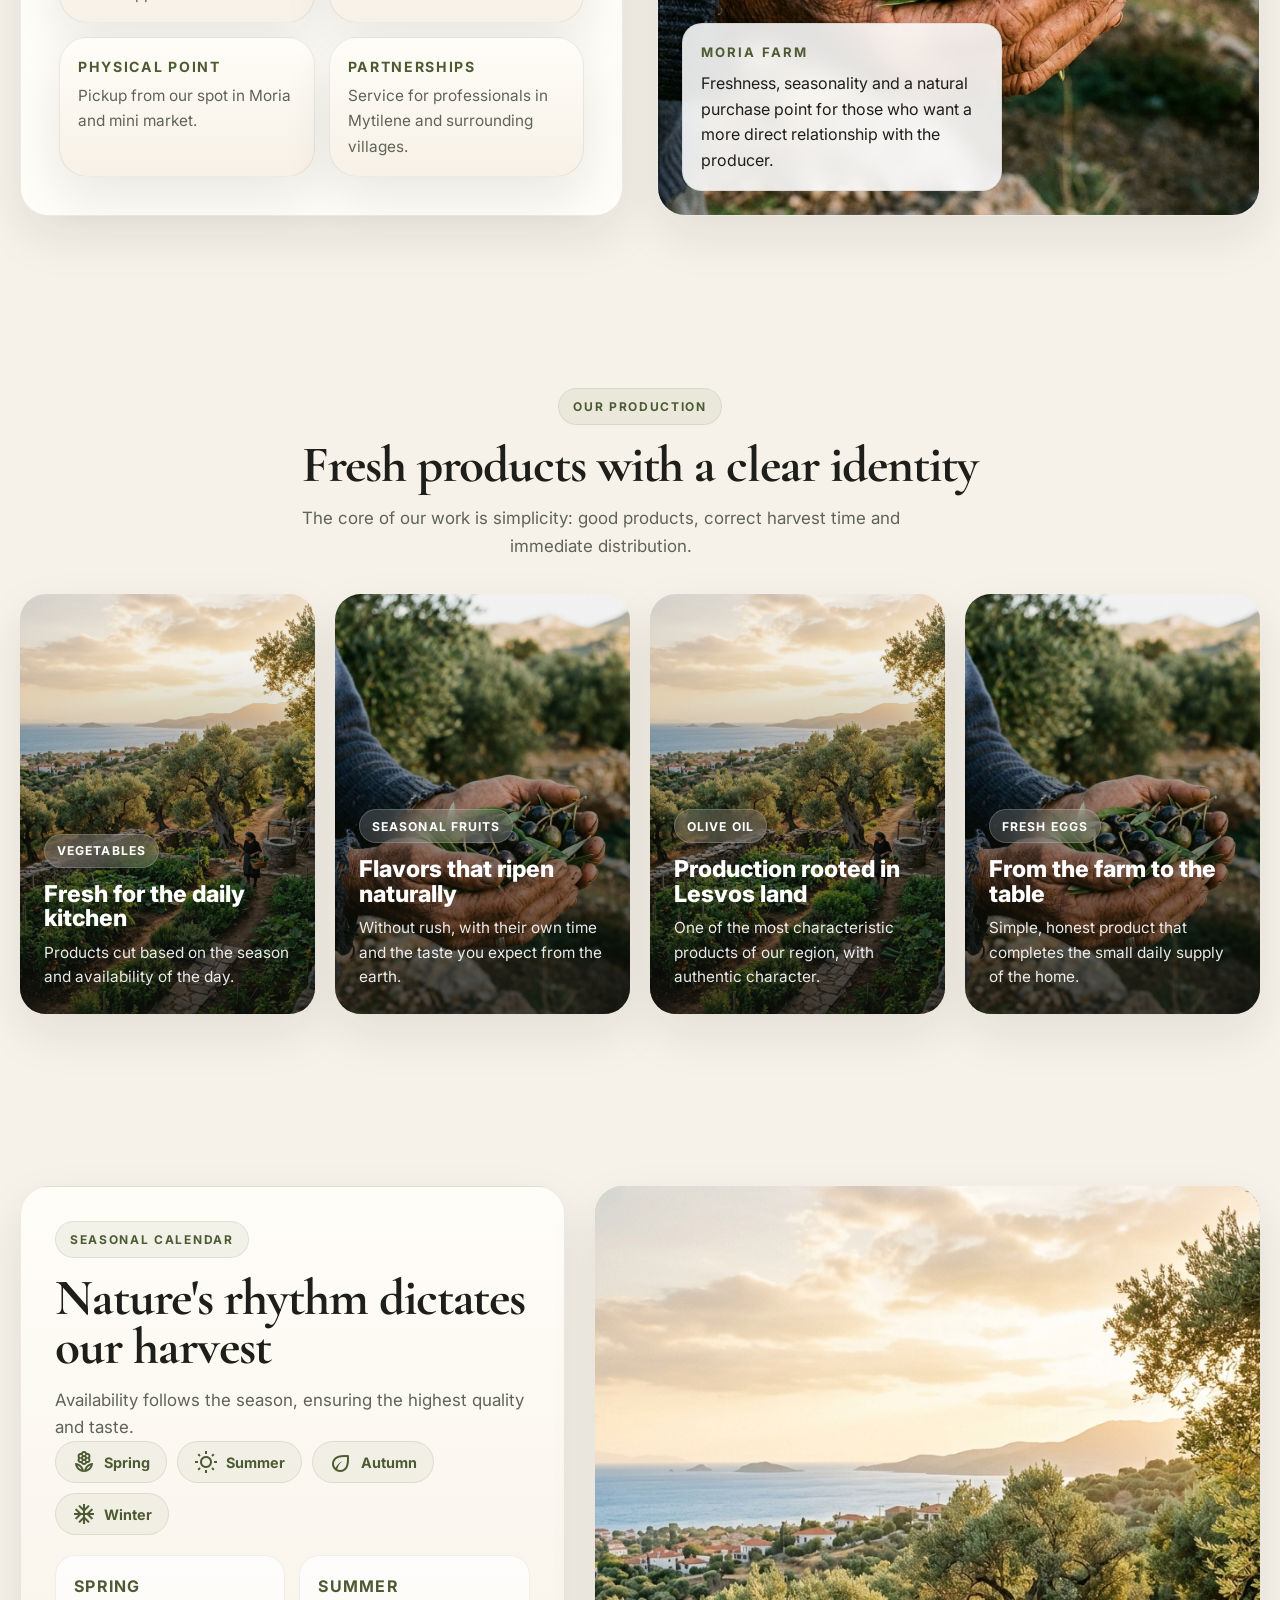
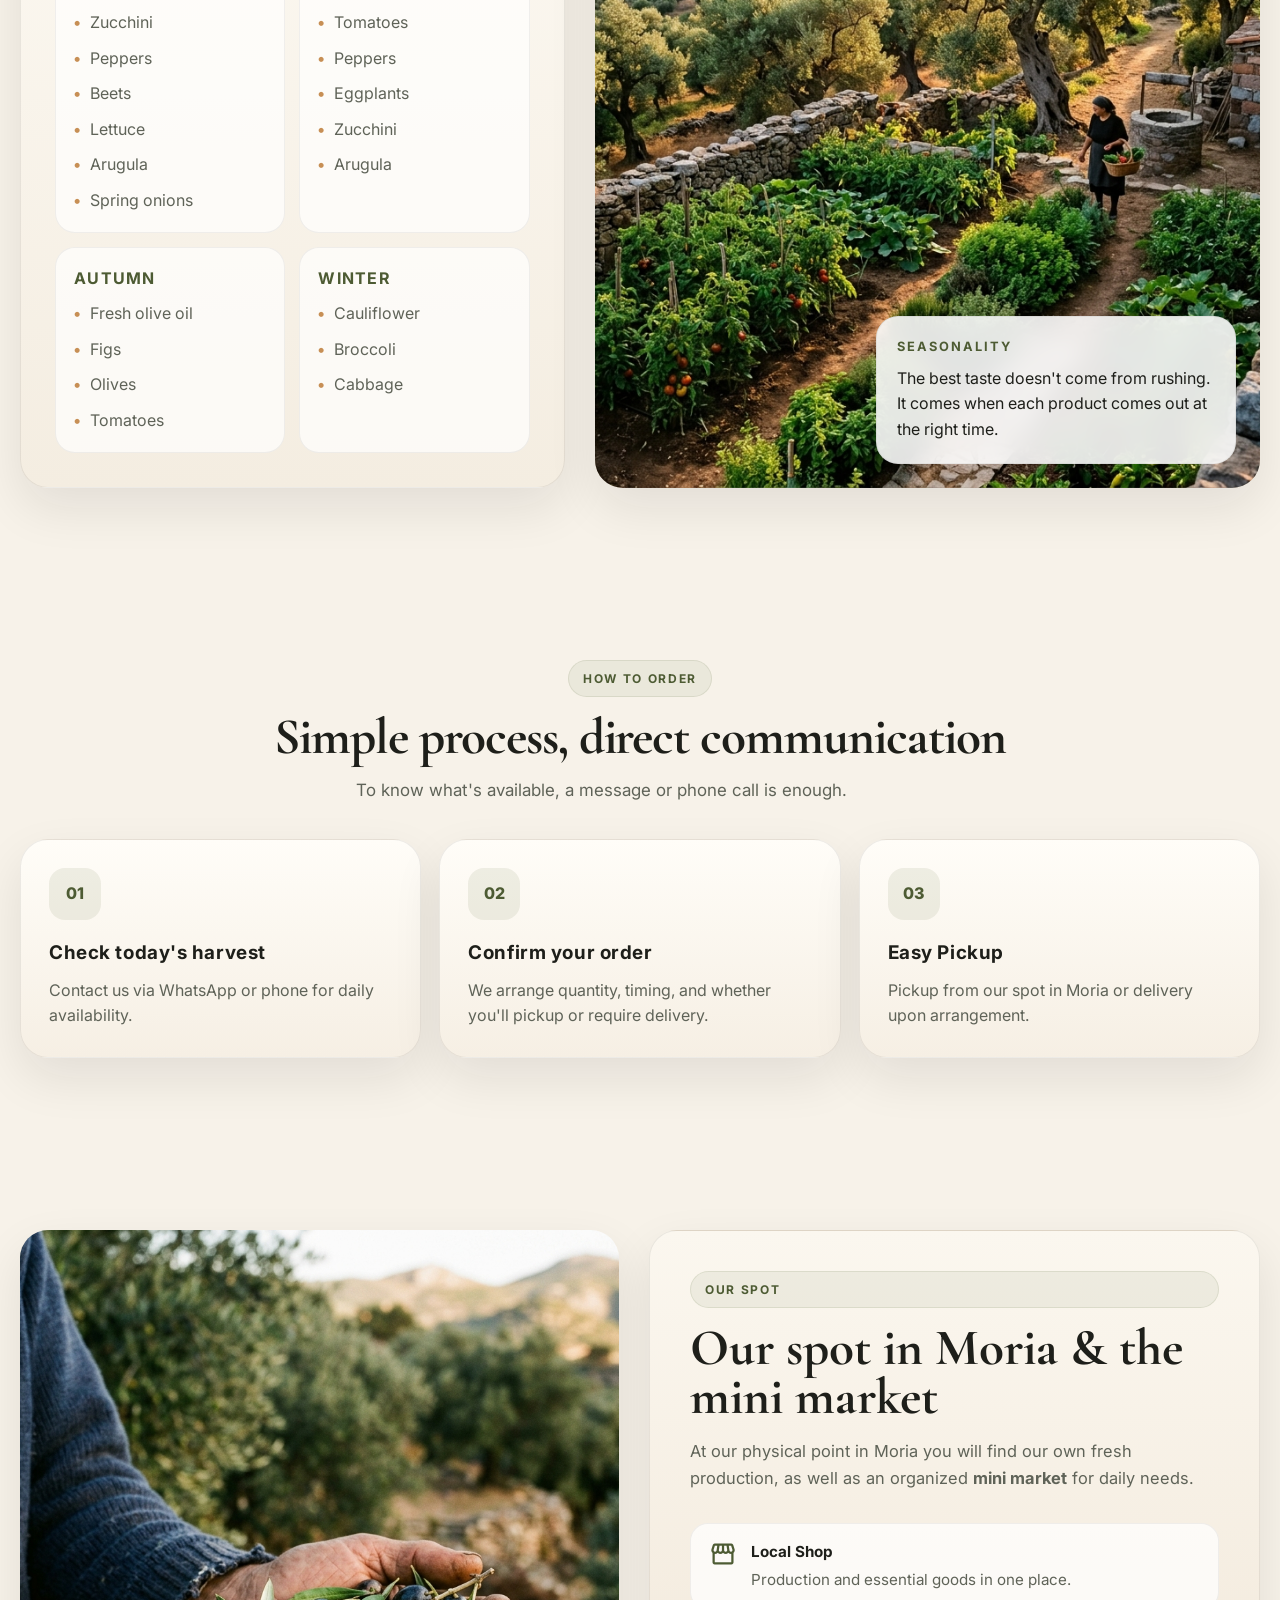
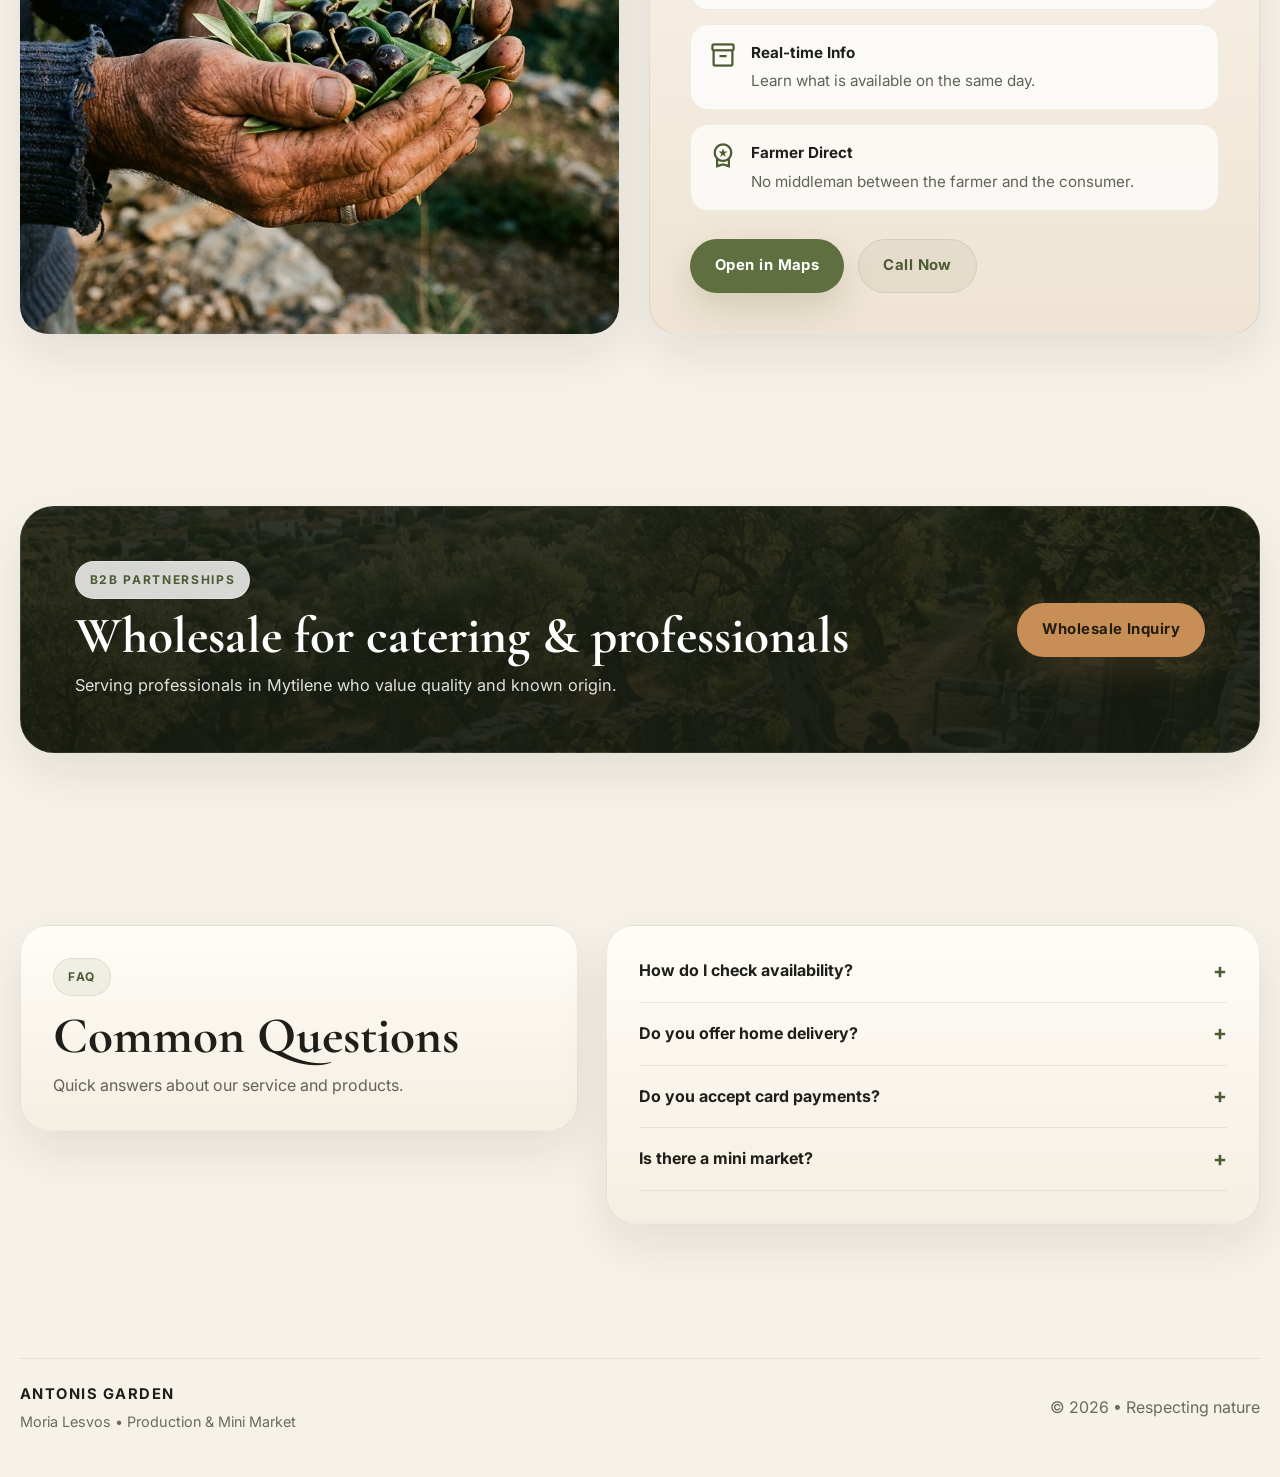
==== commit b0007194: "Optimize mobile navigation and prevent horizontal overflow" ====
--- a/en/index.html
+++ b/en/index.html
@@ -51,6 +51,7 @@
       line-height: 1.6;
       -webkit-font-smoothing: antialiased;
       text-rendering: optimizeLegibility;
+      overflow-x: hidden; /* Prevent horizontal scroll */
     }
     img { display: block; max-width: 100%; }
     a { color: inherit; text-decoration: none; }
@@ -314,9 +315,29 @@
     .footer-brand span { font-size: 0.9rem; }
 
     @media (max-width: 1080px) {
+      .navbar-inner {
+        gap: 8px;
+        min-height: 70px;
+      }
+      .logo {
+        gap: 8px;
+      }
+      .logo-title {
+        font-size: 1.45rem;
+      }
+      .logo-sub {
+        font-size: 0.65rem;
+        letter-spacing: 0.1em;
+      }
+      .lang-switcher {
+        margin-right: 8px !important;
+        padding-right: 8px !important;
+        font-size: 0.75rem !important;
+      }
+
       .nav-links, .nav-cta .nav-phone, .nav-cta .btn-soft { display: none; }
       .menu-toggle { display: inline-flex; }
-      .mobile-panel { position: fixed; inset: 78px 16px auto 16px; background: rgba(26, 28, 23, 0.98); border: 1px solid rgba(255,255,255,0.12); border-radius: 24px; padding: 18px; display: none; box-shadow: 0 18px 40px rgba(0,0,0,0.35); z-index: 1001; }
+      .mobile-panel { position: fixed; inset: 72px 12px auto 12px; background: rgba(26, 28, 23, 0.98); border: 1px solid rgba(255,255,255,0.12); border-radius: 20px; padding: 14px; display: none; box-shadow: 0 18px 40px rgba(0,0,0,0.35); z-index: 1001; }
       .mobile-panel.open { display: block; }
       .mobile-panel a { display: block; color: rgba(255,255,255,0.94); padding: 14px 8px; font-weight: 600; border-bottom: 1px solid rgba(255,255,255,0.08); }
       .mobile-panel a:last-child { border-bottom: 0; }
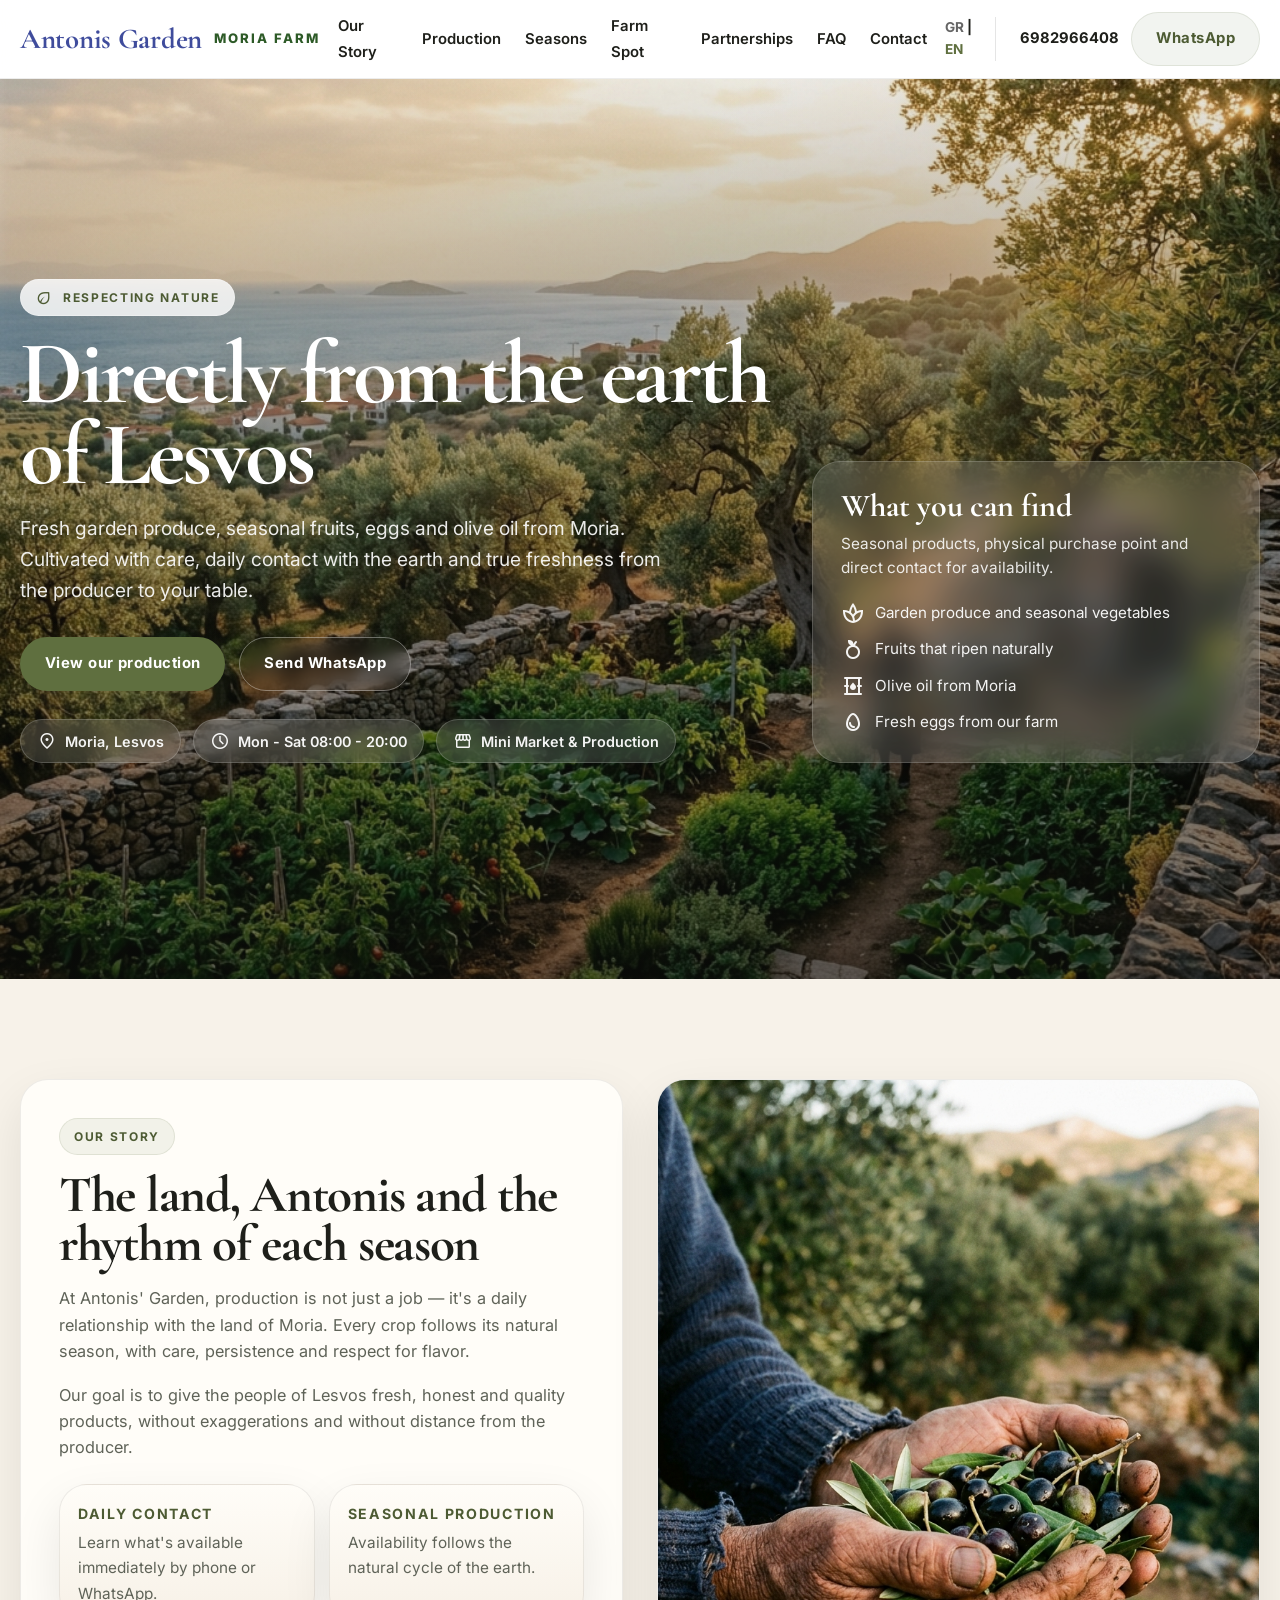
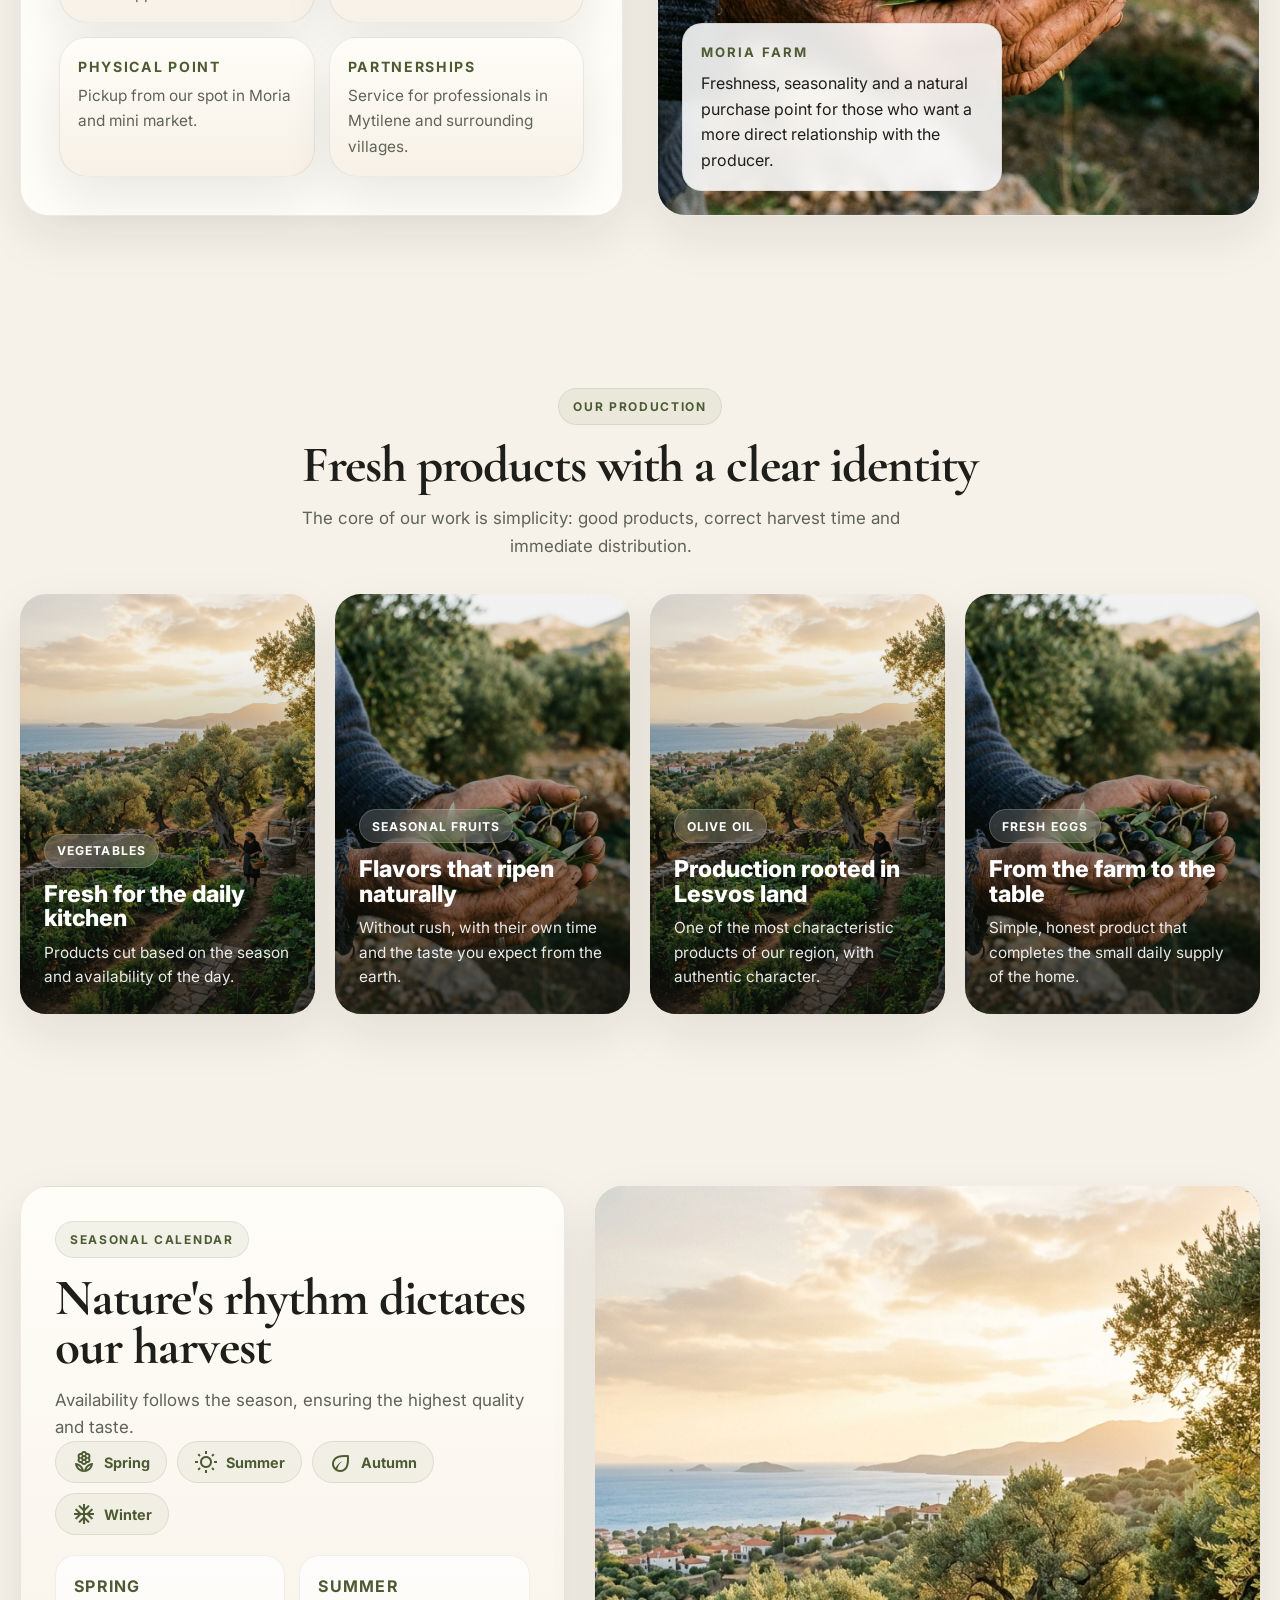
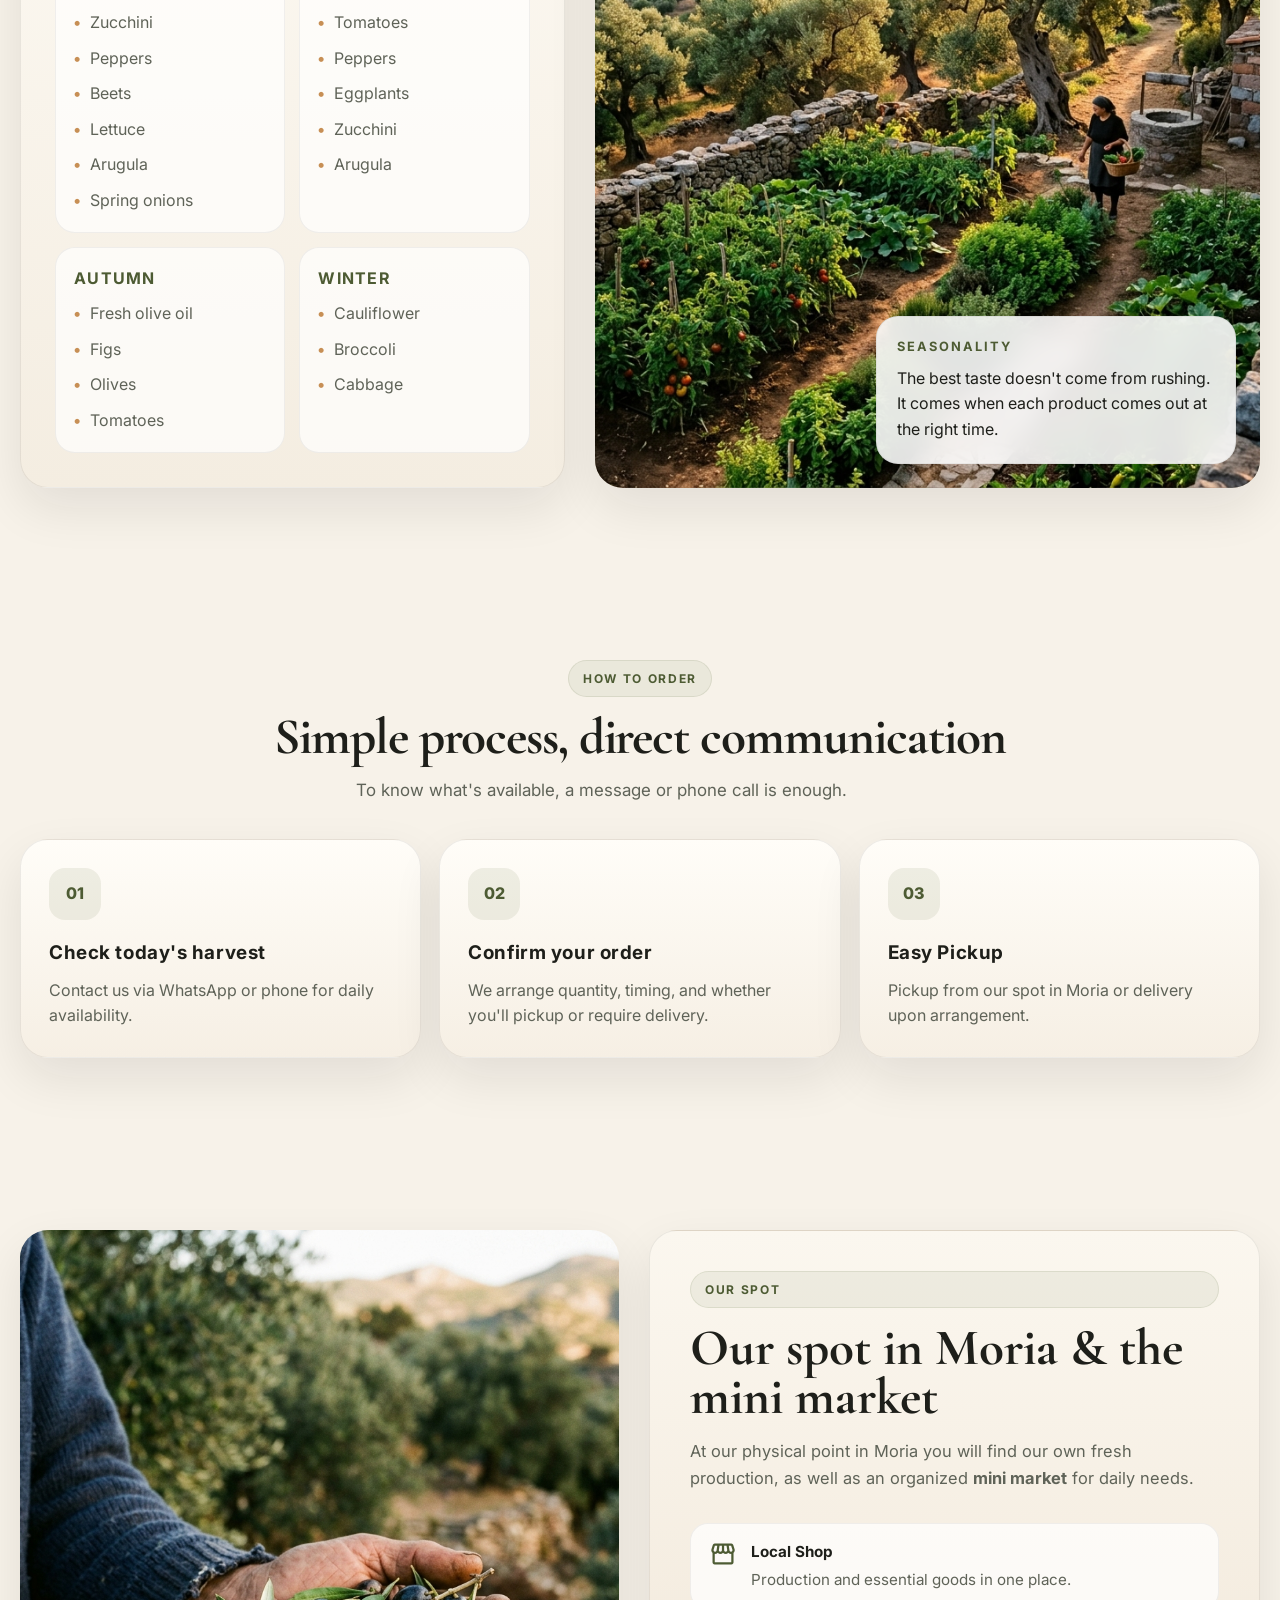
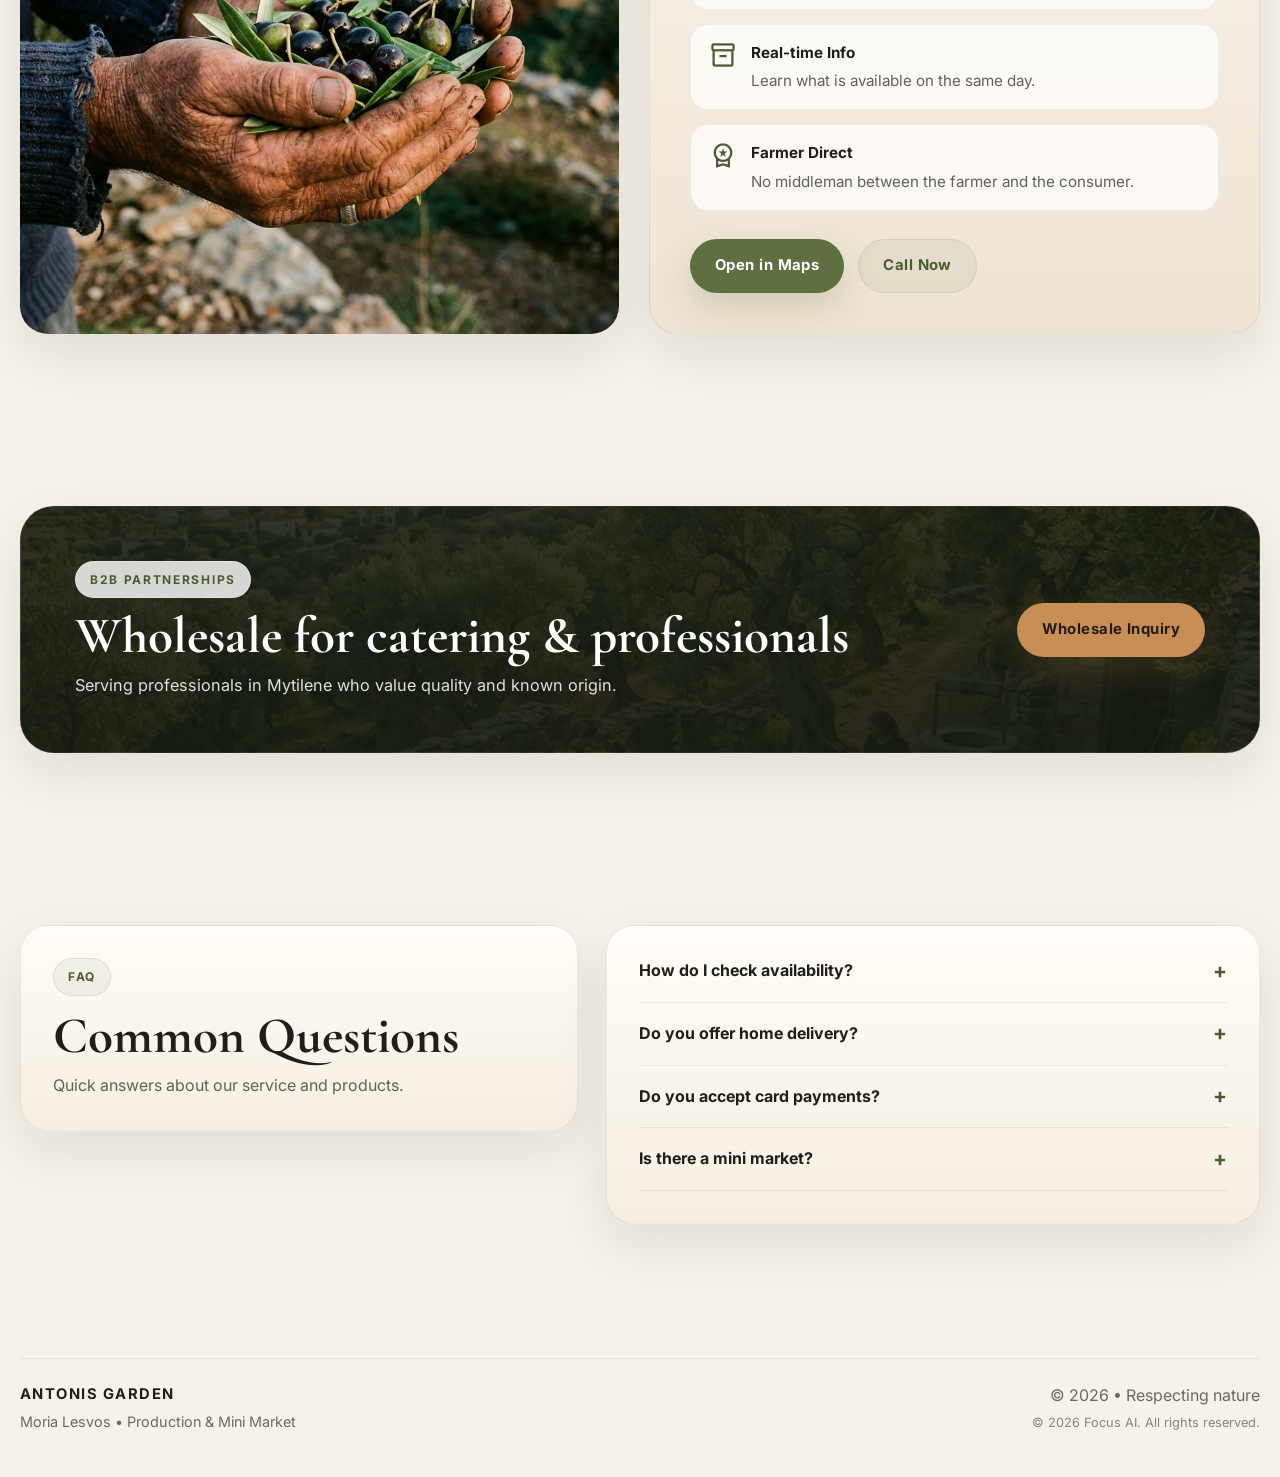
==== commit f23f190b: "Add Focus AI branding to footer with language-specific links" ====
--- a/en/index.html
+++ b/en/index.html
@@ -584,7 +584,12 @@
   <footer class="footer">
     <div class="container footer-inner">
       <div class="footer-brand"><strong>Antonis Garden</strong><span>Moria Lesvos • Production & Mini Market</span></div>
-      <div>© 2026 • Respecting nature</div>
+      <div style="text-align: right;">
+        <div>© 2026 • Respecting nature</div>
+        <div style="font-size: 0.8rem; margin-top: 4px; opacity: 0.8;">
+          <a href="https://www.gogreecenow.com/en/focus" target="_blank" rel="noopener">© 2026 Focus AI. All rights reserved.</a>
+        </div>
+      </div>
     </div>
   </footer>
 
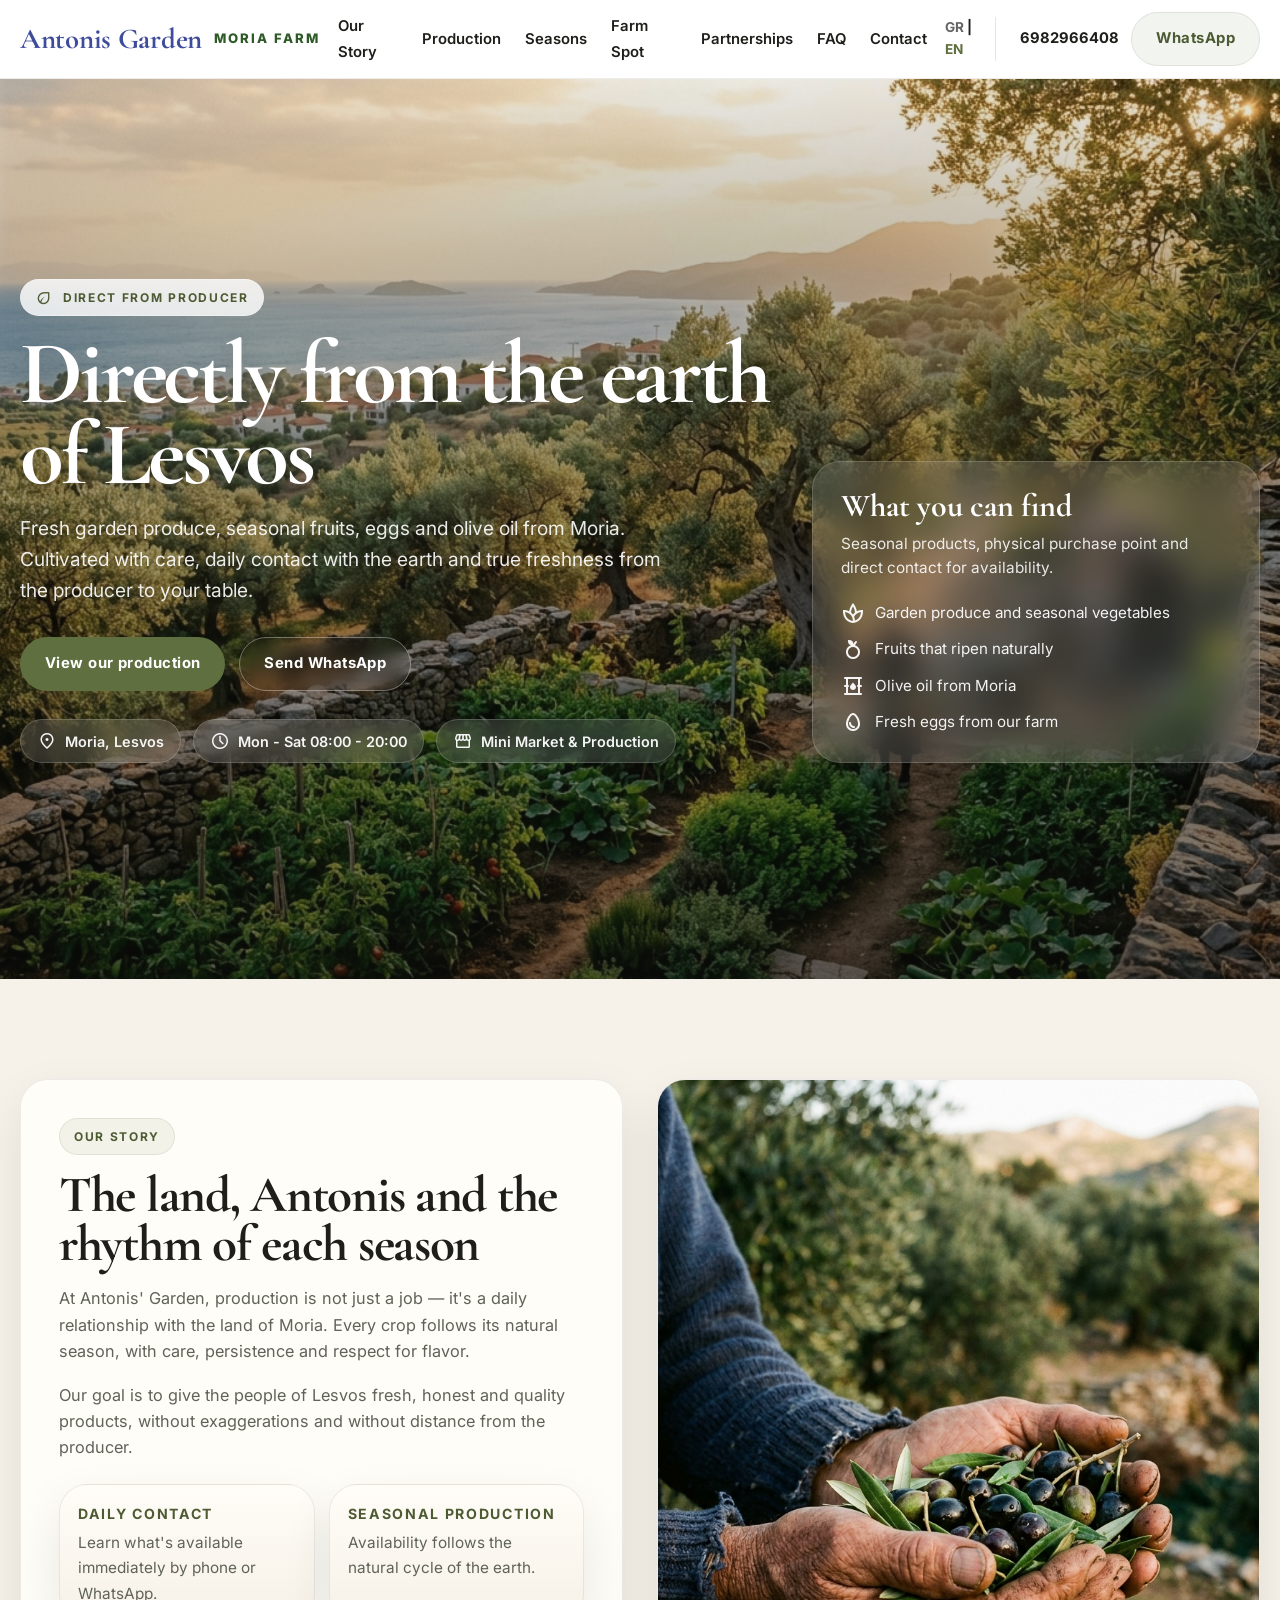
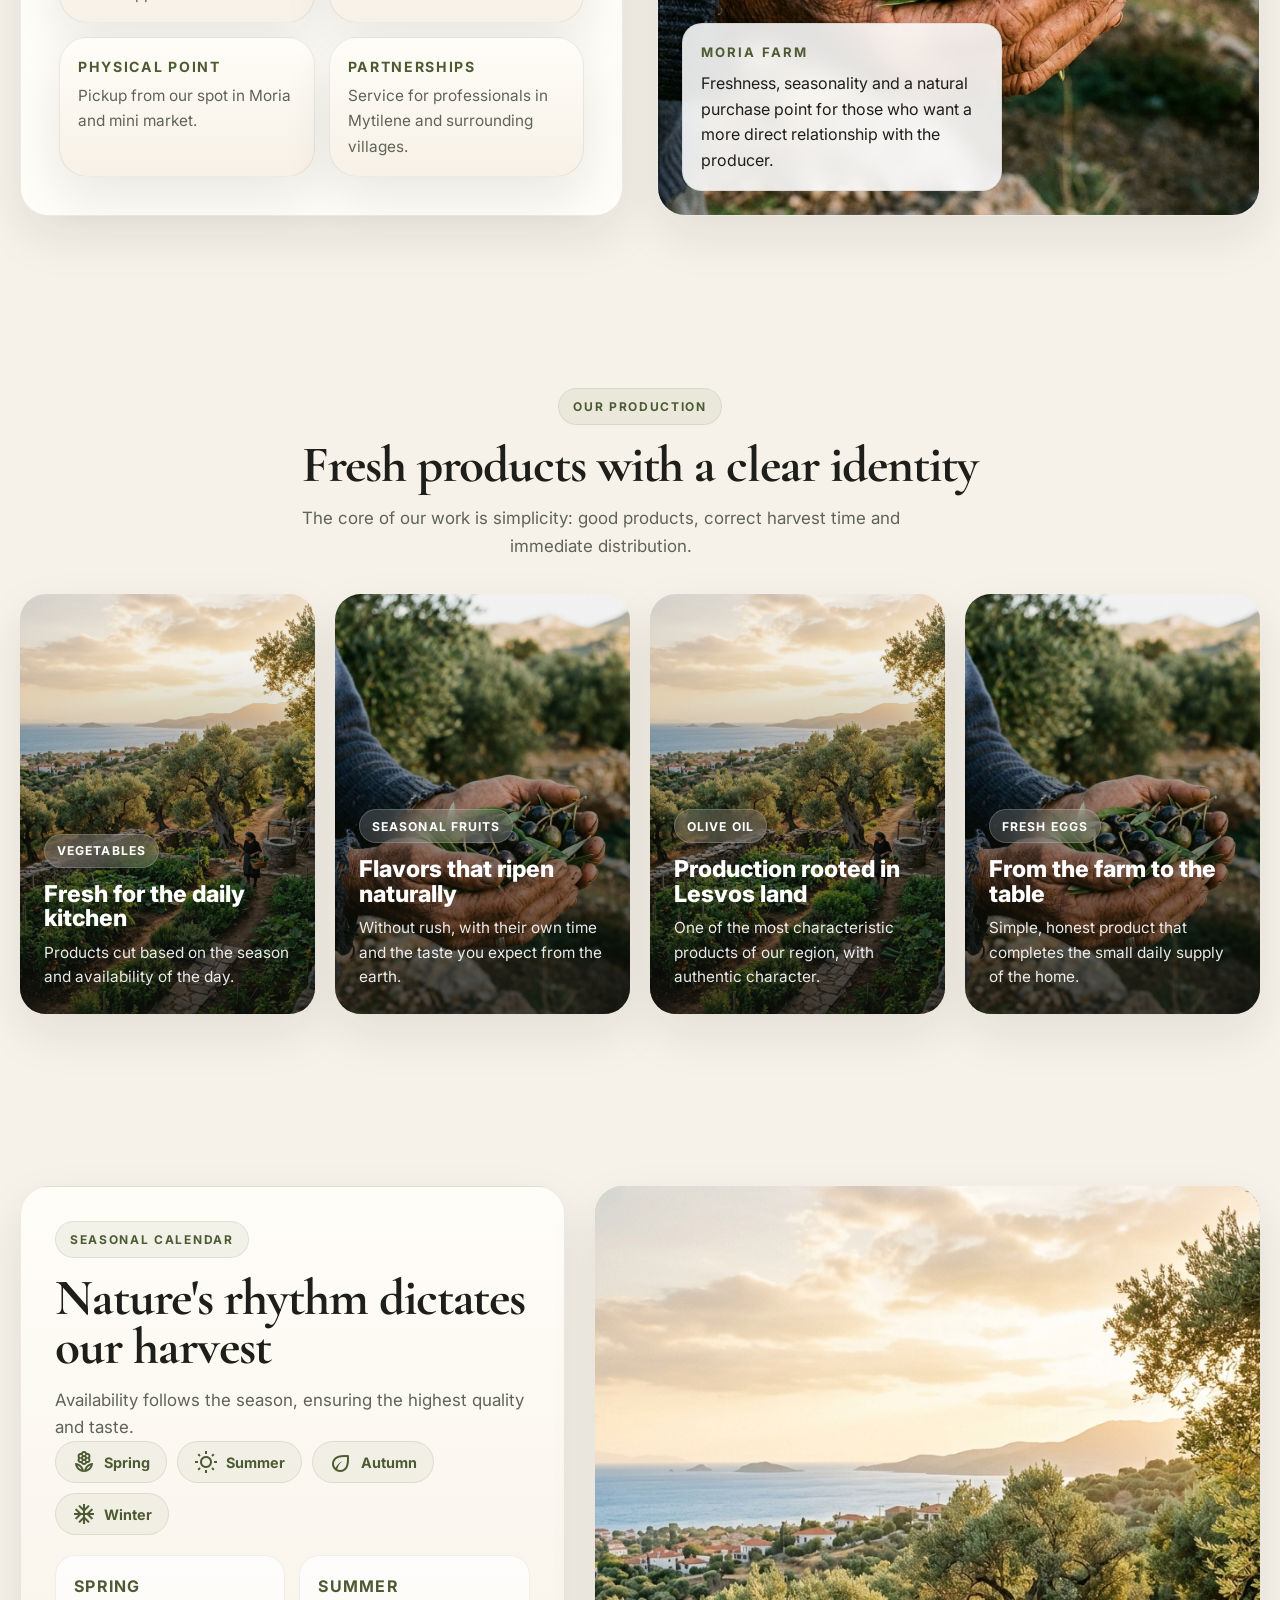
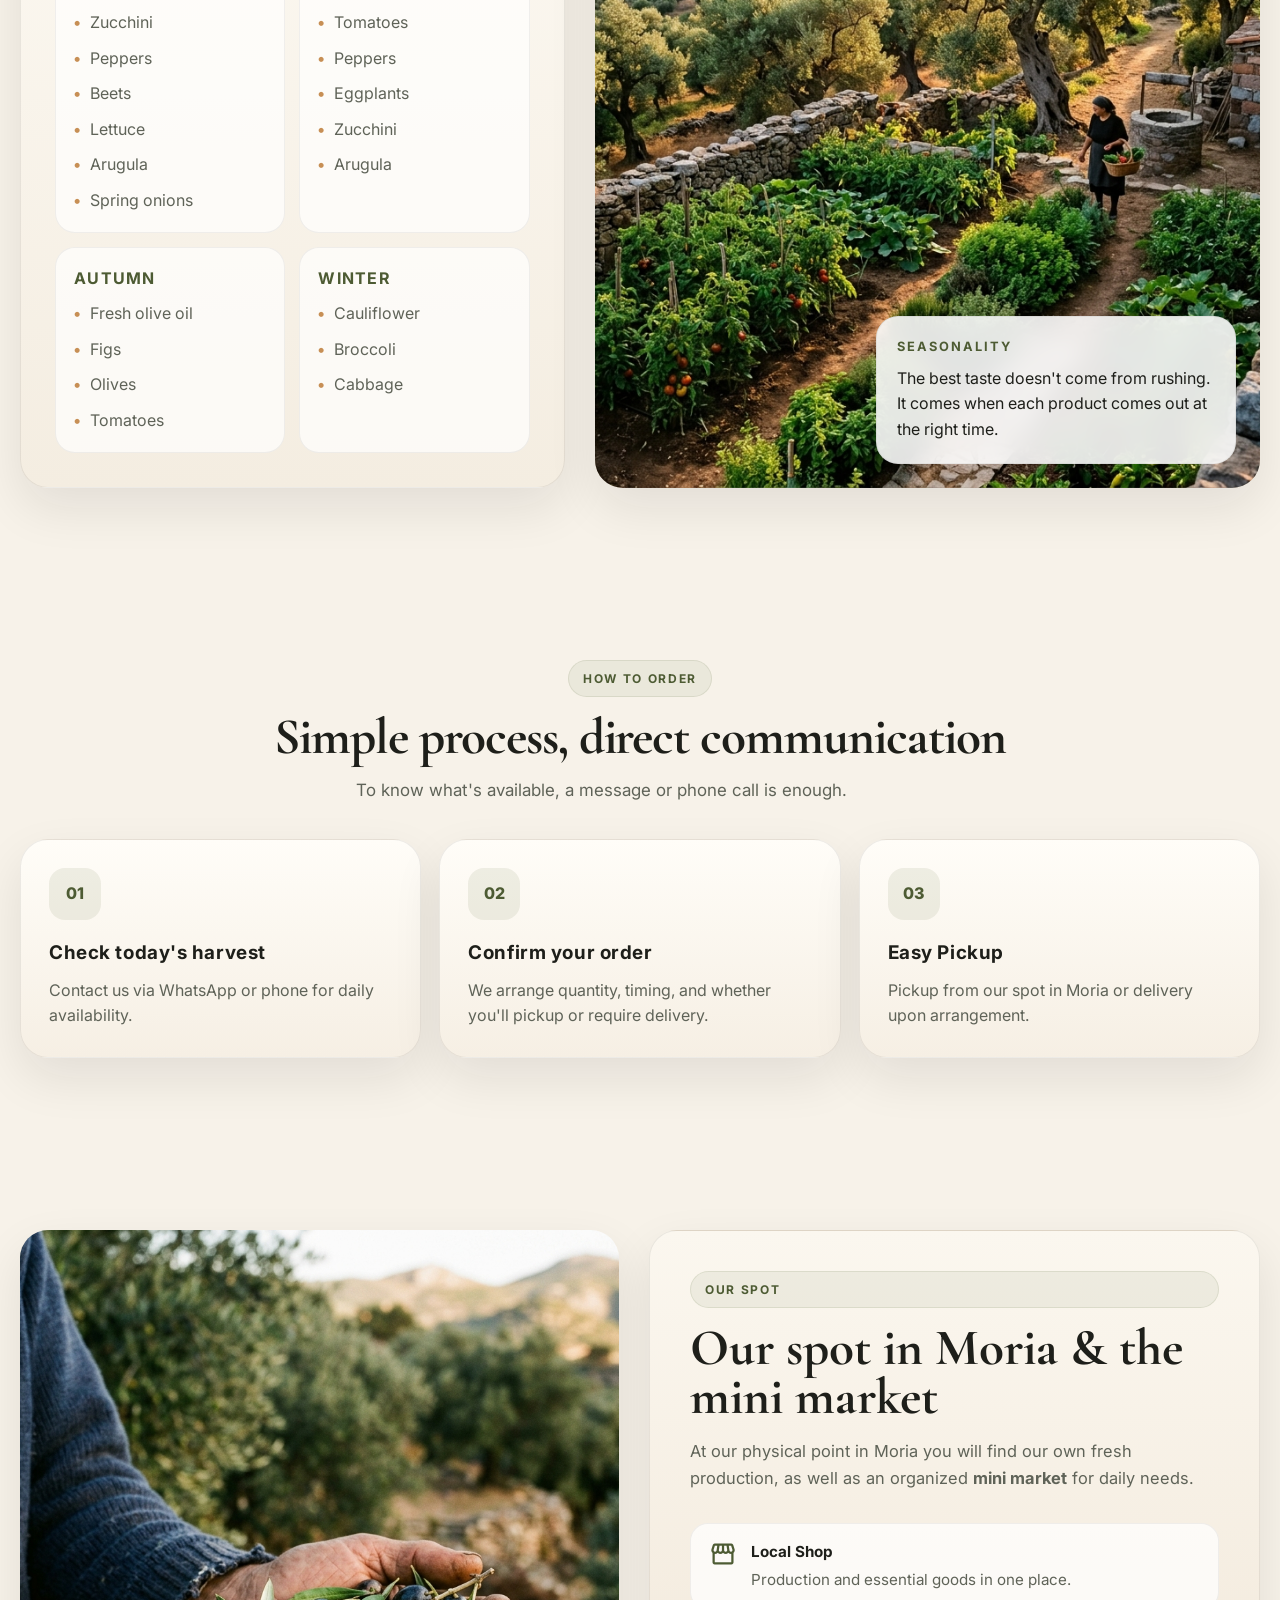
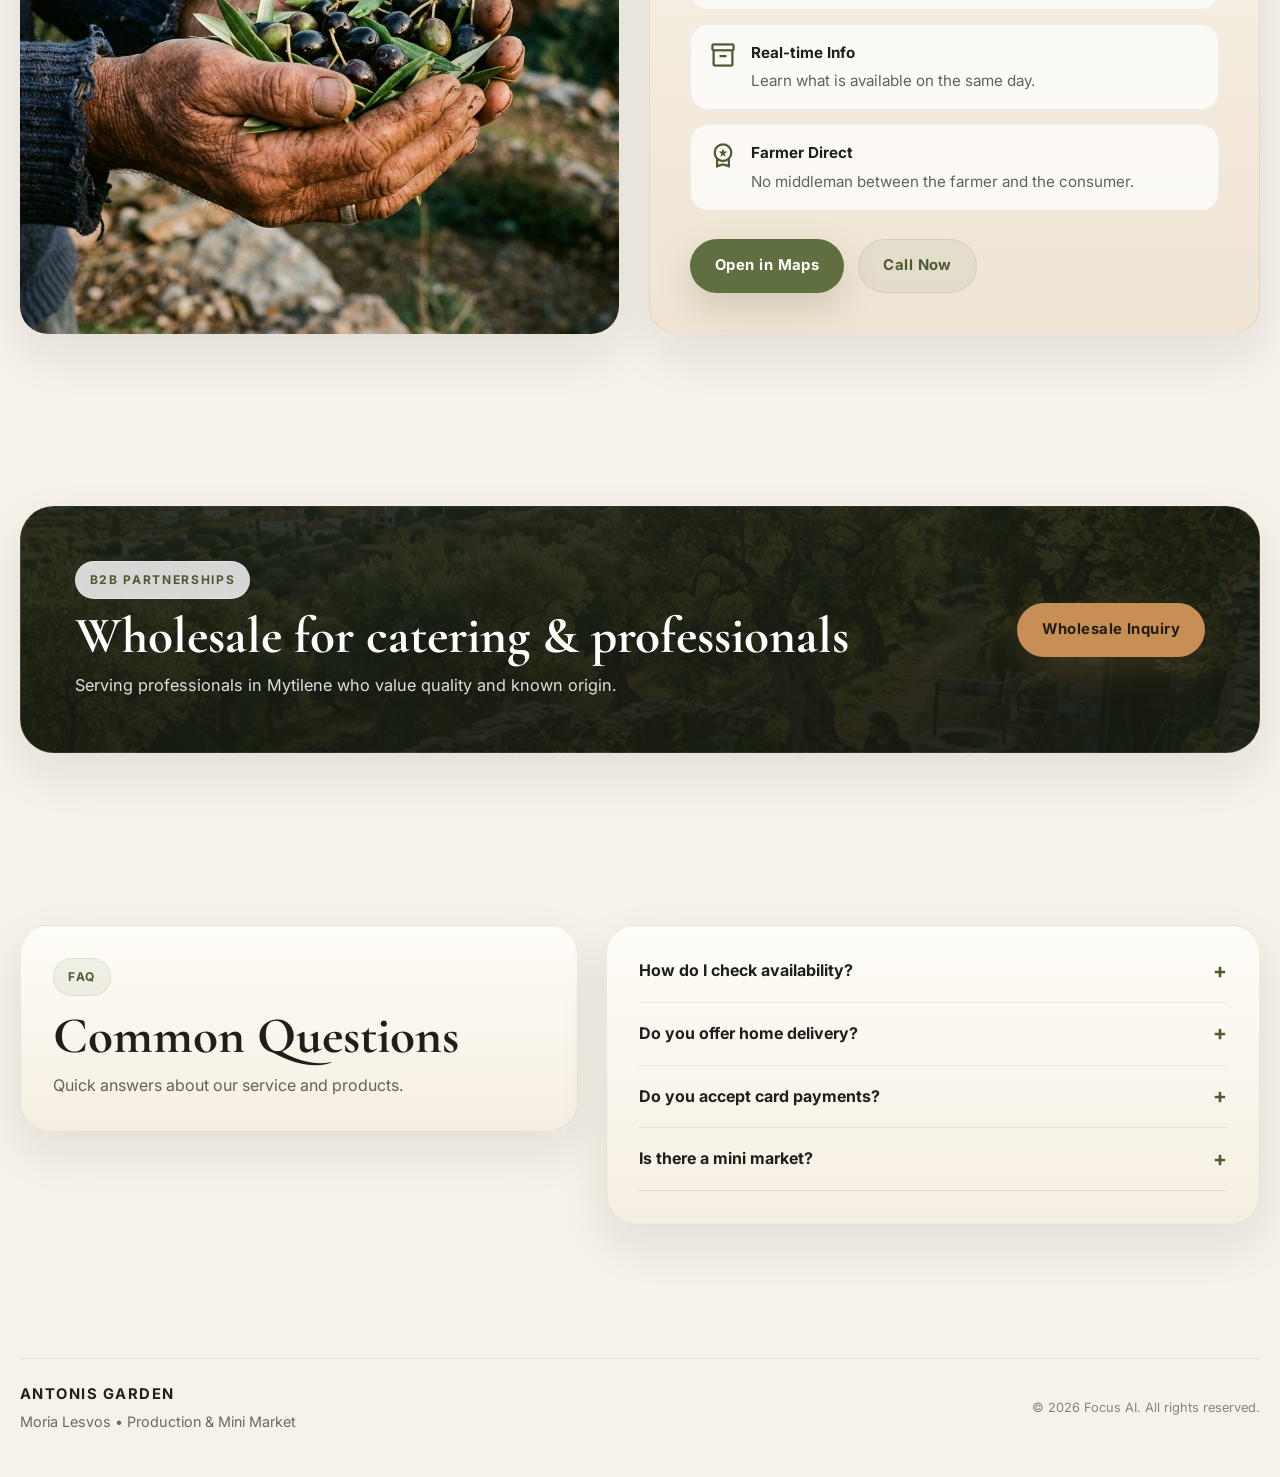
==== commit a2303f7e: "Final mobile optimization: vertical logo stack and text removal" ====
--- a/en/index.html
+++ b/en/index.html
@@ -318,21 +318,24 @@
       .navbar-inner {
         gap: 8px;
         min-height: 70px;
+        padding: 0 4px;
       }
       .logo {
-        gap: 8px;
+        flex-direction: column;
+        align-items: flex-start;
+        gap: 2px;
       }
       .logo-title {
-        font-size: 1.45rem;
+        font-size: 1.25rem;
       }
       .logo-sub {
-        font-size: 0.65rem;
-        letter-spacing: 0.1em;
+        font-size: 0.6rem;
+        letter-spacing: 0.08em;
       }
       .lang-switcher {
-        margin-right: 8px !important;
-        padding-right: 8px !important;
-        font-size: 0.75rem !important;
+        margin-right: 4px !important;
+        padding-right: 4px !important;
+        font-size: 0.7rem !important;
       }
 
       .nav-links, .nav-cta .nav-phone, .nav-cta .btn-soft { display: none; }
@@ -424,7 +427,7 @@
       <div class="hero-copy">
         <span class="eyebrow">
           <span class="material-symbols-outlined" style="font-size:18px;">eco</span>
-          Respecting nature
+          DIRECT FROM PRODUCER
         </span>
         <h1>Directly from the earth of Lesvos</h1>
         <p>Fresh garden produce, seasonal fruits, eggs and olive oil from Moria. Cultivated with care, daily contact with the earth and true freshness from the producer to your table.</p>
@@ -585,8 +588,7 @@
     <div class="container footer-inner">
       <div class="footer-brand"><strong>Antonis Garden</strong><span>Moria Lesvos • Production & Mini Market</span></div>
       <div style="text-align: right;">
-        <div>© 2026 • Respecting nature</div>
-        <div style="font-size: 0.8rem; margin-top: 4px; opacity: 0.8;">
+        <div style="font-size: 0.8rem; opacity: 0.8;">
           <a href="https://www.gogreecenow.com/en/focus" target="_blank" rel="noopener">© 2026 Focus AI. All rights reserved.</a>
         </div>
       </div>
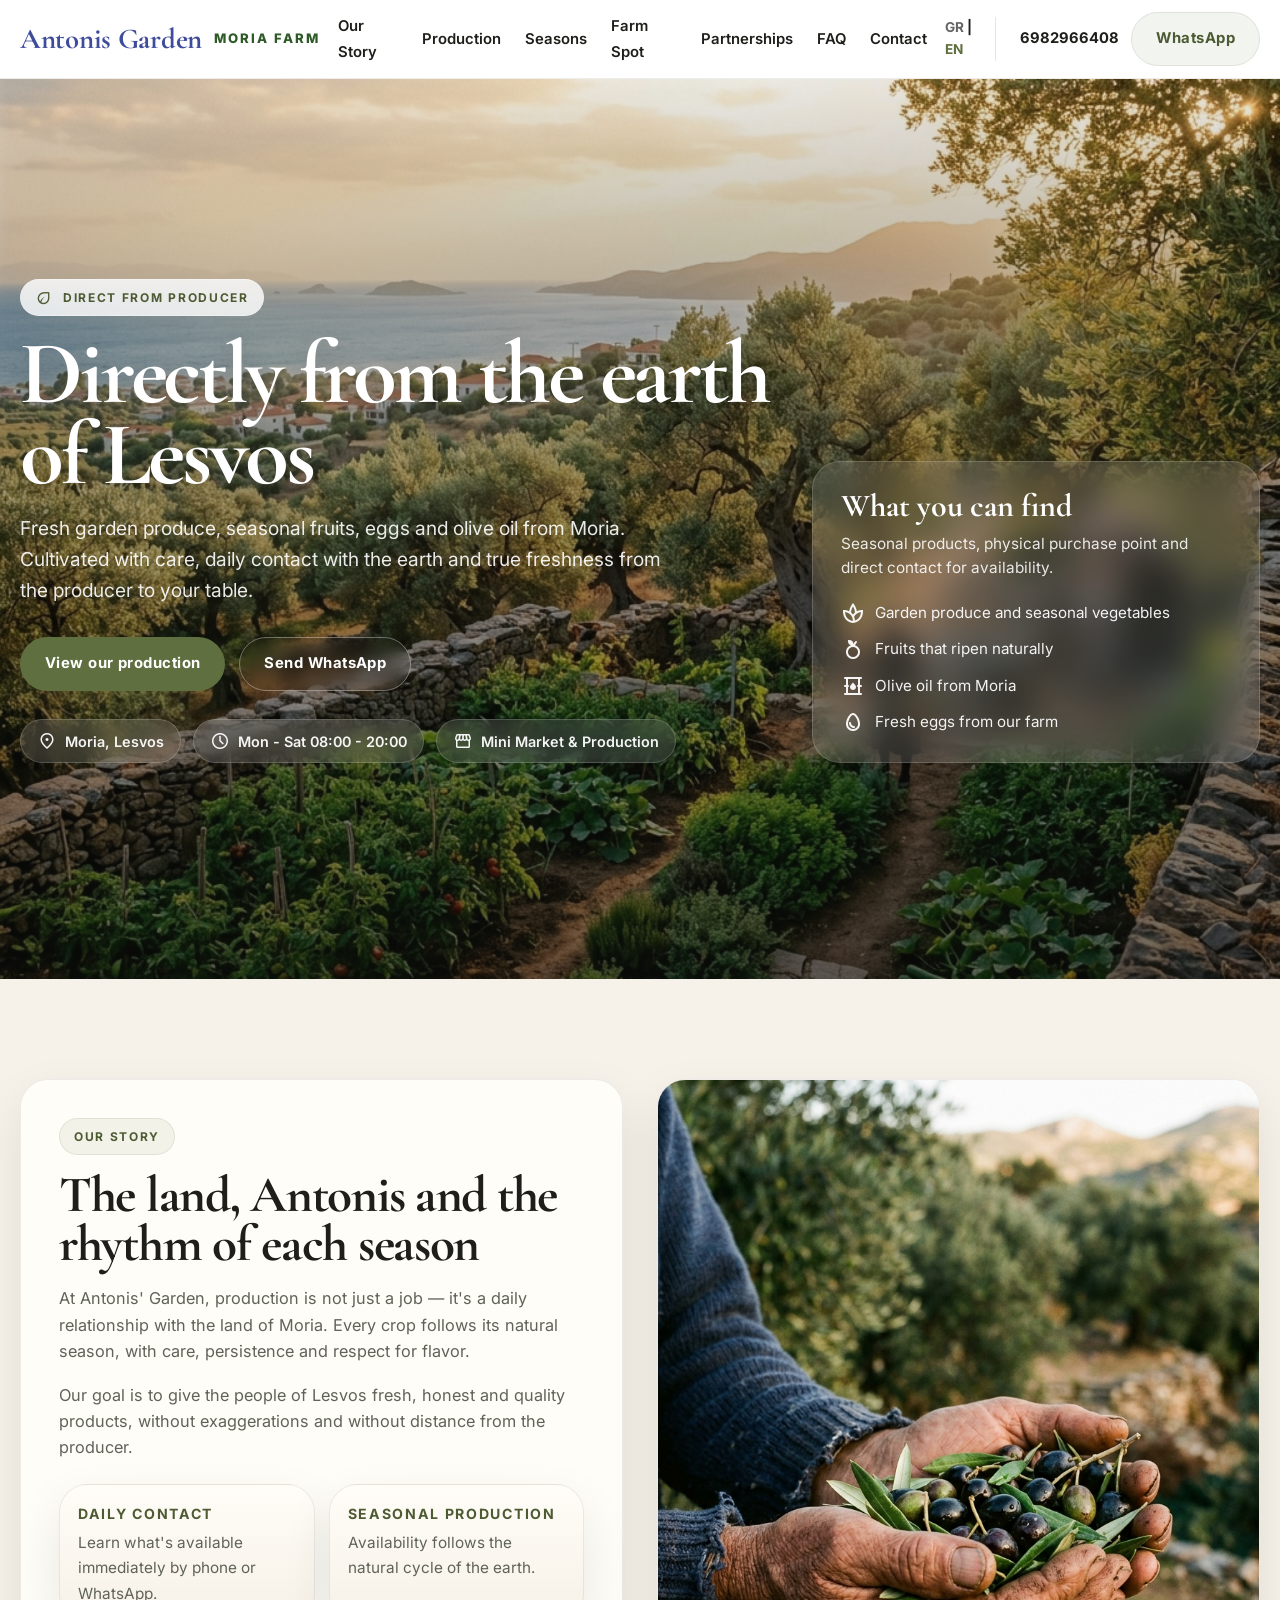
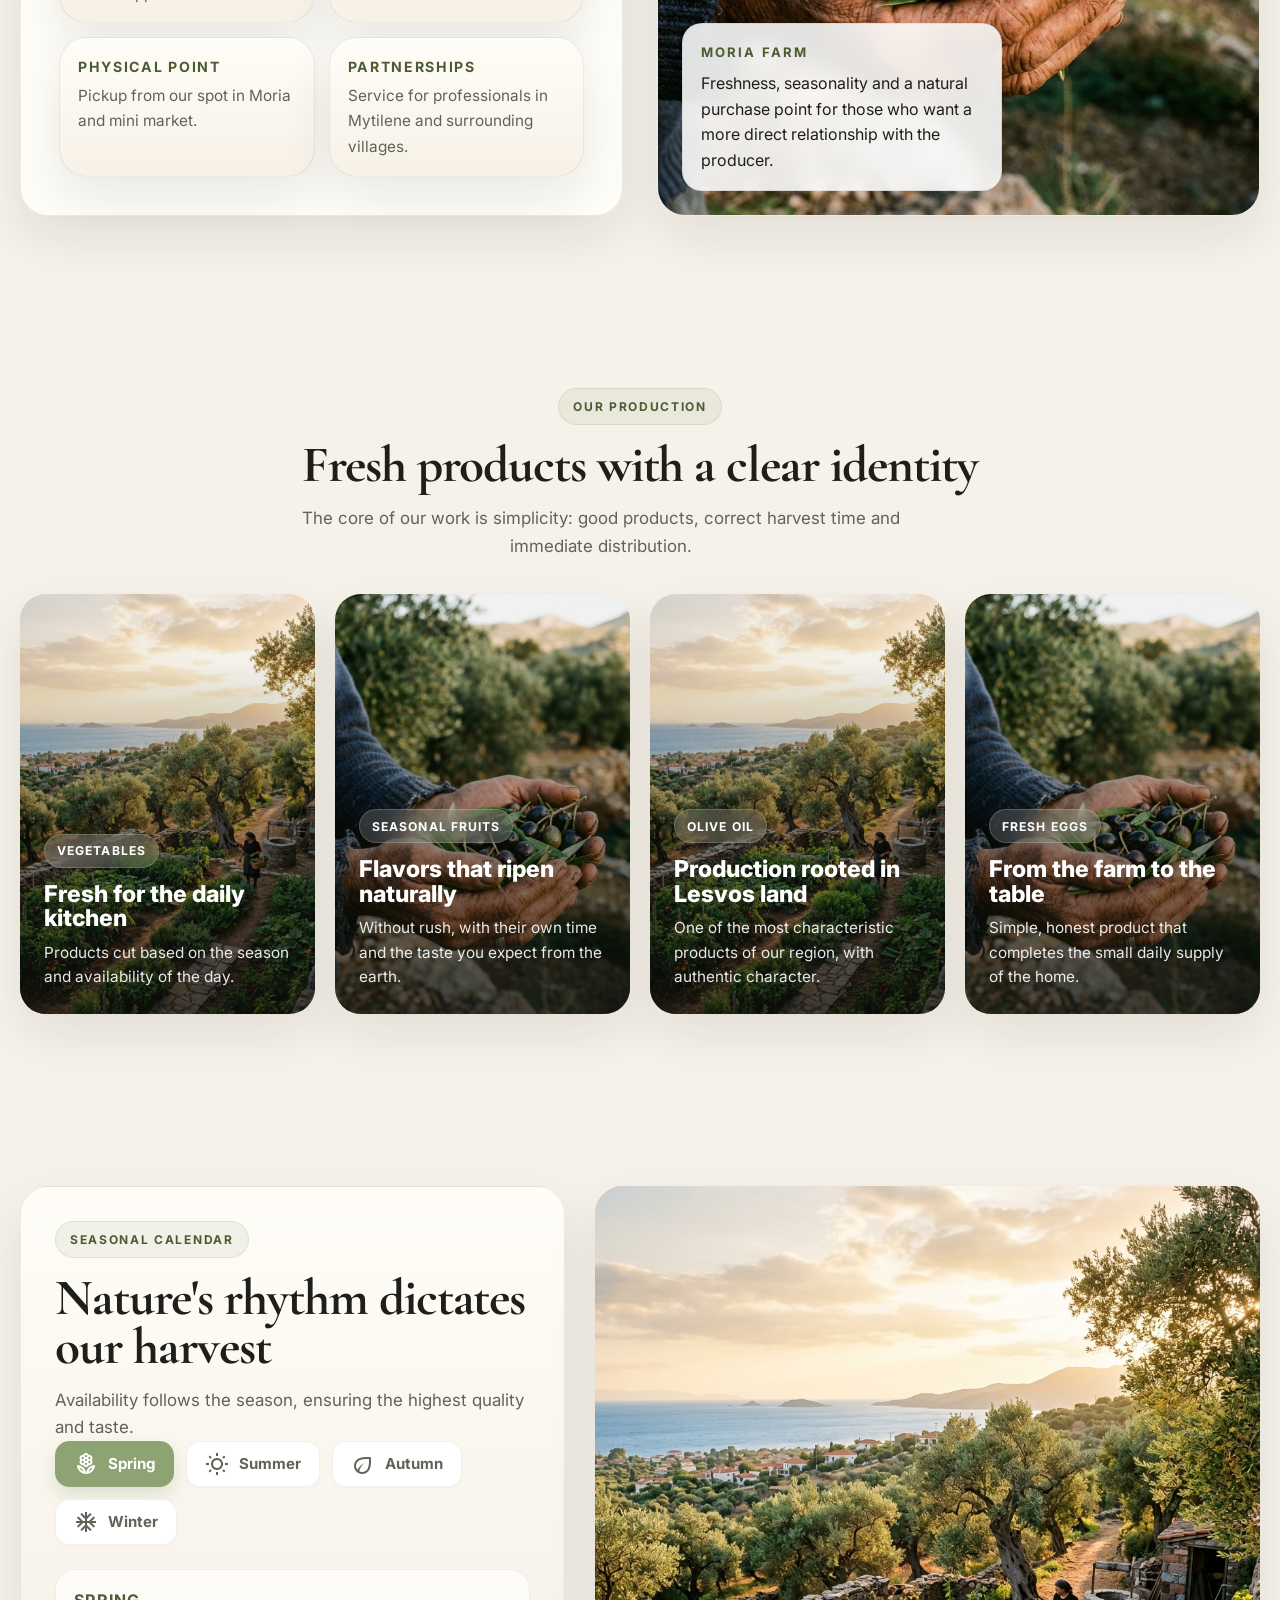
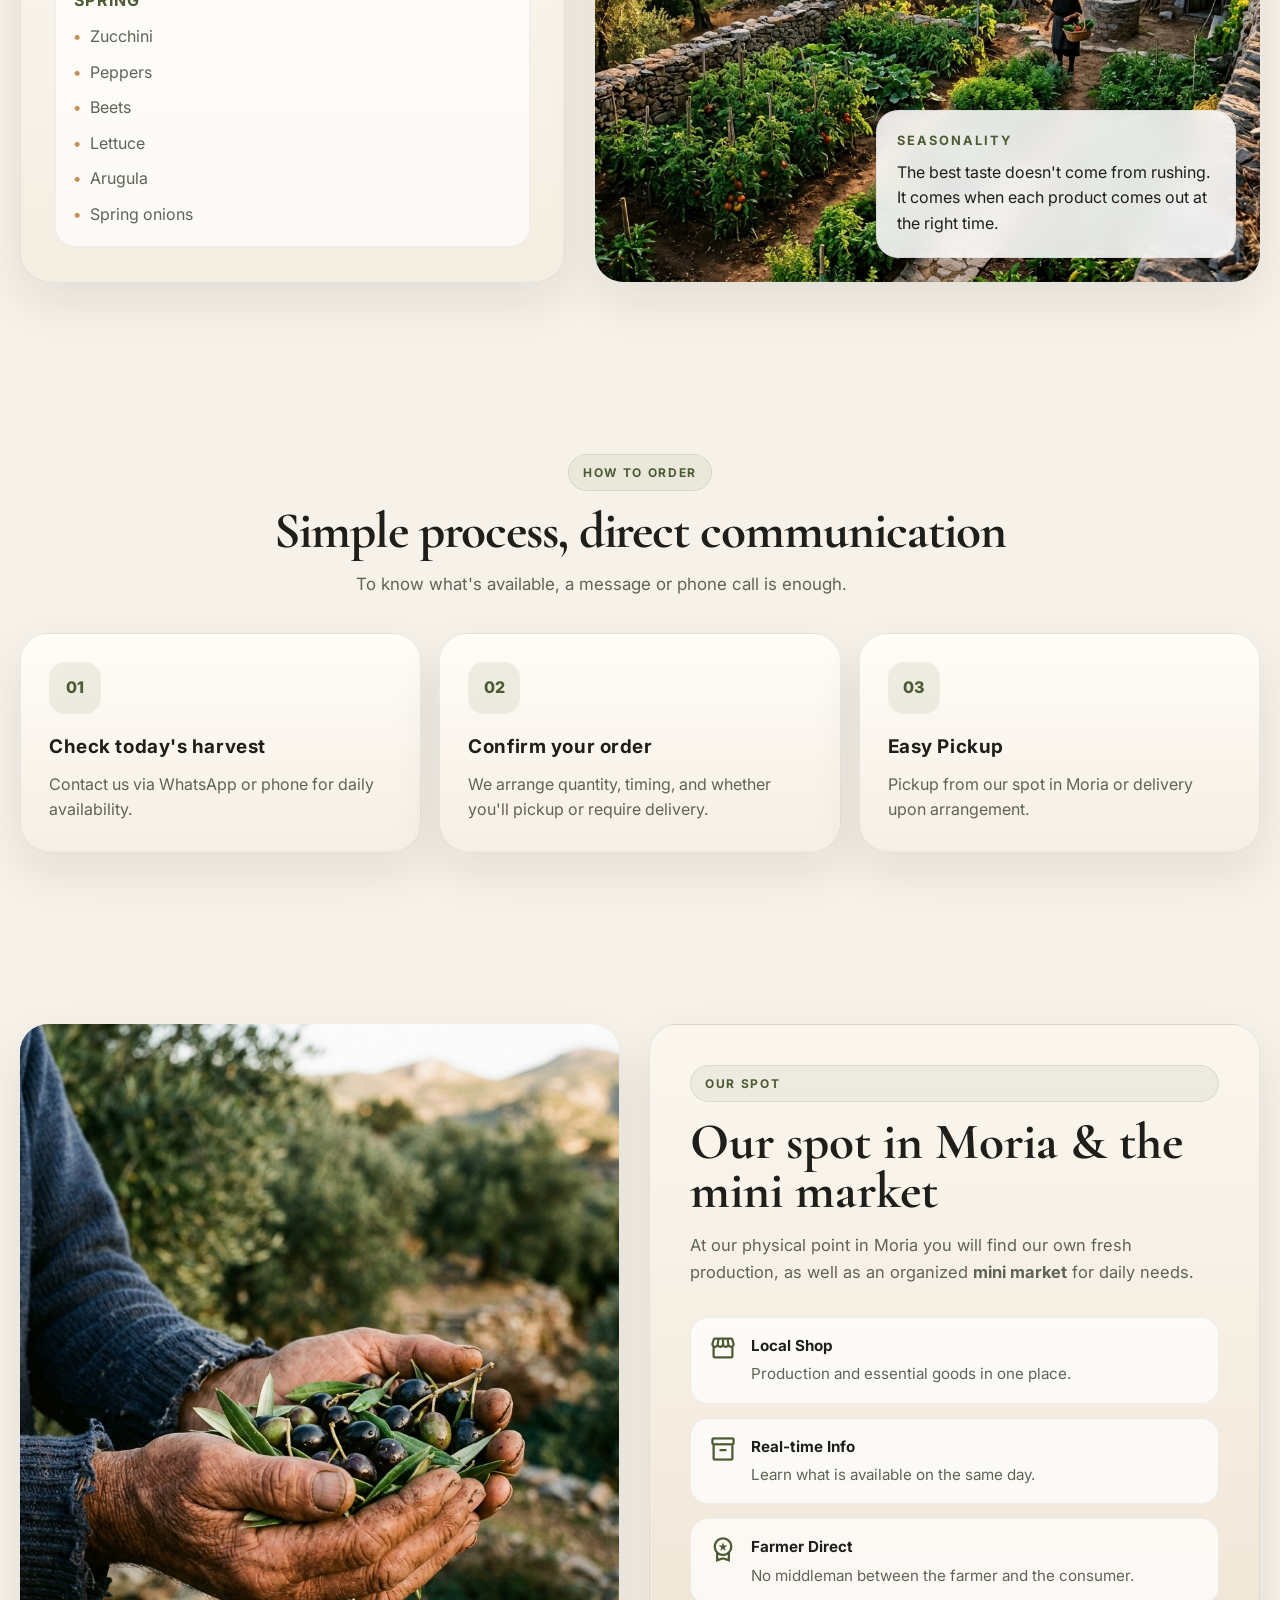
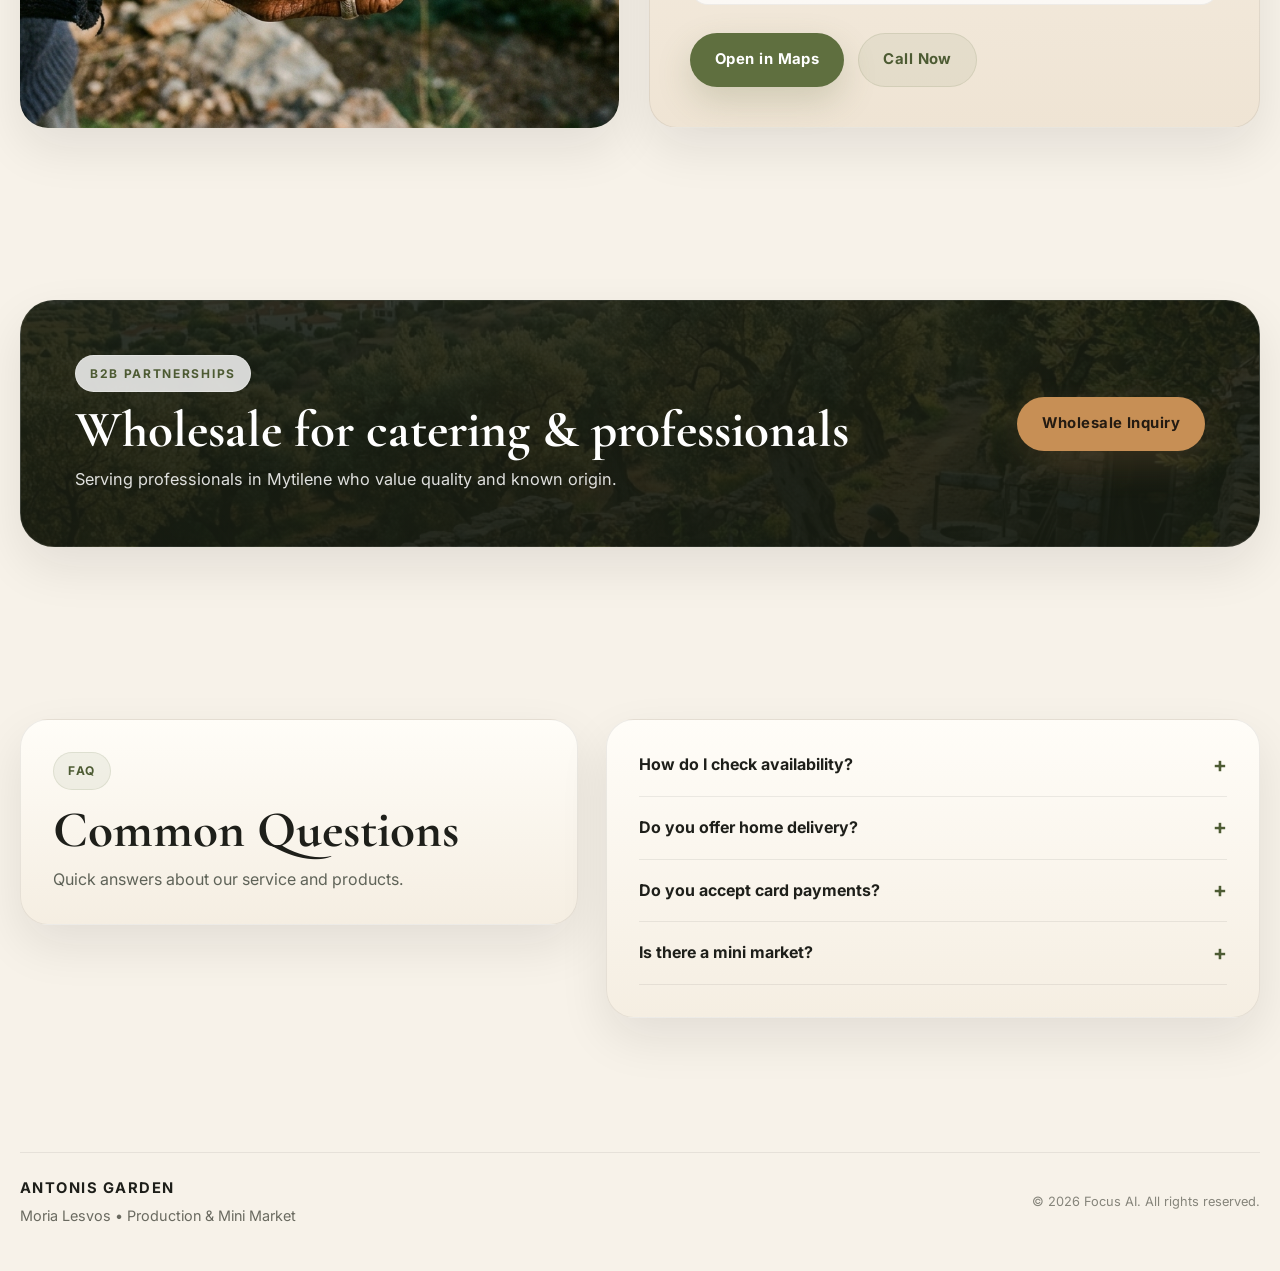
==== commit 4c301c25: "Refactor: extract CSS and JS to external files and optimize mobile logo" ====
--- a/en/index.html
+++ b/en/index.html
@@ -20,357 +20,7 @@
     href="https://fonts.googleapis.com/css2?family=Material+Symbols+Outlined:wght@300;400;500;600&display=swap"
   />
 
-  <style>
-    :root {
-      --bg: #f7f2e9;
-      --surface: #fffdf8;
-      --surface-2: #f2ebdf;
-      --surface-3: #ebe2d2;
-      --text: #1e1f1a;
-      --muted: #5f6358;
-      --line: rgba(35, 35, 28, 0.08);
-      --primary: #5f6f3f;
-      --primary-dark: #4d5b33;
-      --accent: #c78f55;
-      --accent-soft: #ead9c3;
-      --white: #ffffff;
-      --shadow: 0 20px 50px rgba(26, 24, 20, 0.09);
-      --radius-xl: 28px;
-      --radius-lg: 22px;
-      --radius-md: 16px;
-      --container: 1240px;
-    }
-
-    * { box-sizing: border-box; }
-    html { scroll-behavior: smooth; }
-    body {
-      margin: 0;
-      background: var(--bg);
-      color: var(--text);
-      font-family: "Inter", sans-serif;
-      line-height: 1.6;
-      -webkit-font-smoothing: antialiased;
-      text-rendering: optimizeLegibility;
-      overflow-x: hidden; /* Prevent horizontal scroll */
-    }
-    img { display: block; max-width: 100%; }
-    a { color: inherit; text-decoration: none; }
-    button { font: inherit; }
-    .container { width: min(calc(100% - 32px), var(--container)); margin-inline: auto; }
-    .section { padding: 100px 0; }
-    .section-tight { padding: 72px 0; }
-
-    .eyebrow {
-      display: inline-flex;
-      align-items: center;
-      gap: 10px;
-      padding: 8px 14px;
-      border-radius: 999px;
-      background: rgba(255,255,255,0.82);
-      border: 1px solid rgba(255,255,255,0.28);
-      backdrop-filter: blur(8px);
-      color: var(--primary-dark);
-      font-size: 12px;
-      font-weight: 700;
-      letter-spacing: 0.14em;
-      text-transform: uppercase;
-    }
-
-    .eyebrow.dark {
-      background: rgba(95, 111, 63, 0.08);
-      border-color: rgba(95, 111, 63, 0.12);
-      color: var(--primary-dark);
-      backdrop-filter: none;
-    }
-
-    .section-head { max-width: 760px; margin-bottom: 34px; }
-    .section-head.center { text-align: center; margin-inline: auto; }
-    .section-head h2 {
-      margin: 16px 0 16px;
-      font-family: "Cormorant Garamond", serif;
-      font-size: clamp(2.3rem, 4vw, 4.5rem);
-      line-height: 0.95;
-      letter-spacing: -0.02em;
-    }
-    .section-head p { margin: 0; color: var(--muted); font-size: 1.06rem; max-width: 62ch; }
-
-    .btn, .btn-outline, .btn-soft {
-      display: inline-flex;
-      align-items: center;
-      justify-content: center;
-      gap: 10px;
-      min-height: 54px;
-      padding: 0 24px;
-      border-radius: 999px;
-      font-weight: 700;
-      font-size: 0.93rem;
-      letter-spacing: 0.03em;
-      transition: 0.25s ease;
-      border: 1px solid transparent;
-      cursor: pointer;
-      white-space: nowrap;
-    }
-
-    .btn { background: var(--primary); color: var(--white); box-shadow: 0 14px 34px rgba(95, 111, 63, 0.22); }
-    .btn:hover { background: var(--primary-dark); transform: translateY(-1px); }
-    .btn-outline { background: transparent; border-color: rgba(255,255,255,0.35); color: var(--white); backdrop-filter: blur(8px); }
-    .btn-outline:hover { background: rgba(255,255,255,0.1); transform: translateY(-1px); }
-    .btn-soft { background: rgba(95, 111, 63, 0.08); color: var(--primary-dark); border-color: rgba(95, 111, 63, 0.12); }
-    .btn-soft:hover { background: rgba(95, 111, 63, 0.13); transform: translateY(-1px); }
-
-    /* NAV */
-    .navbar {
-      position: sticky;
-      top: 0;
-      z-index: 1000;
-      border-bottom: 1px solid rgba(26, 28, 23, 0.08);
-      background: rgba(255, 255, 255, 0.96);
-      backdrop-filter: blur(14px);
-    }
-    .navbar-inner { min-height: 78px; display: flex; align-items: center; justify-content: space-between; gap: 18px; }
-    .logo { display: flex; align-items: center; gap: 12px; flex-shrink: 0; }
-    .logo-title { font-family: "Cormorant Garamond", serif; font-size: 1.8rem; line-height: 1; color: #3f4c9c; font-weight: 700; letter-spacing: -0.01em; }
-    .logo-sub { color: #2d5a27; font-size: 0.82rem; letter-spacing: 0.15em; text-transform: uppercase; font-weight: 800; }
-    .nav-links { display: flex; align-items: center; gap: 24px; list-style: none; padding: 0; margin: 0; }
-    .nav-links a { color: var(--text); font-size: 0.93rem; font-weight: 600; position: relative; }
-    .nav-links a::after { content: ""; position: absolute; left: 0; bottom: -8px; width: 0; height: 2px; background: var(--accent); transition: width 0.25s ease; }
-    .nav-links a:hover::after { width: 100%; }
-    .nav-cta { display: flex; align-items: center; gap: 12px; }
-    .nav-phone { color: var(--text); font-size: 0.92rem; font-weight: 700; }
-    .menu-toggle {
-      display: none;
-      width: 46px;
-      height: 46px;
-      border: 1px solid rgba(255,255,255,0.18);
-      border-radius: 14px;
-      background: rgba(30, 31, 26, 0.05);
-      color: var(--text);
-      align-items: center;
-      justify-content: center;
-      cursor: pointer;
-    }
-
-    /* HERO */
-    .hero {
-      position: relative;
-      min-height: 100svh;
-      display: flex;
-      align-items: center;
-      isolation: isolate;
-      overflow: hidden;
-      background:
-        linear-gradient(180deg, rgba(15, 17, 13, 0.08) 0%, rgba(15, 17, 13, 0.28) 22%, rgba(15, 17, 13, 0.58) 100%),
-        url("../assets/images/hero.png") center center / cover no-repeat;
-    }
-    .hero::before {
-      content: "";
-      position: absolute;
-      inset: 0;
-      background:
-        radial-gradient(circle at 20% 20%, rgba(255, 214, 157, 0.15), transparent 34%),
-        radial-gradient(circle at 80% 25%, rgba(199, 143, 85, 0.15), transparent 30%);
-      z-index: -1;
-    }
-    .hero-grid { display: grid; grid-template-columns: 1.1fr 0.65fr; gap: 34px; align-items: end; padding: 64px 0 80px; }
-    .hero-copy { max-width: 760px; }
-    .hero h1 {
-      margin: 18px 0 18px;
-      font-family: "Cormorant Garamond", serif;
-      color: var(--white);
-      font-size: clamp(3.2rem, 7vw, 7rem);
-      line-height: 0.9;
-      letter-spacing: -0.035em;
-      text-shadow: 0 8px 26px rgba(0,0,0,0.18);
-    }
-    .hero p { max-width: 56ch; margin: 0; color: rgba(255,255,255,0.9); font-size: clamp(1.03rem, 1.6vw, 1.2rem); }
-    .hero-actions { display: flex; flex-wrap: wrap; gap: 14px; margin-top: 32px; }
-    .hero-meta { display: flex; flex-wrap: wrap; gap: 12px; margin-top: 28px; }
-    .hero-pill {
-      display: inline-flex;
-      align-items: center;
-      gap: 8px;
-      min-height: 44px;
-      padding: 0 16px;
-      border-radius: 999px;
-      background: rgba(255,255,255,0.12);
-      color: rgba(255,255,255,0.95);
-      border: 1px solid rgba(255,255,255,0.18);
-      backdrop-filter: blur(10px);
-      font-size: 0.9rem;
-      font-weight: 600;
-    }
-    .hero-card {
-      align-self: end;
-      background: rgba(255,255,255,0.12);
-      border: 1px solid rgba(255,255,255,0.16);
-      backdrop-filter: blur(16px);
-      padding: 28px;
-      border-radius: var(--radius-xl);
-      color: var(--white);
-      box-shadow: 0 16px 40px rgba(0,0,0,0.16);
-    }
-    .hero-card h3 { margin: 0 0 10px; font-family: "Cormorant Garamond", serif; font-size: 2rem; line-height: 1; }
-    .hero-card p { margin: 0 0 20px; font-size: 0.96rem; color: rgba(255,255,255,0.88); }
-    .hero-card ul { list-style: none; padding: 0; margin: 0; display: grid; gap: 12px; }
-    .hero-card li { display: flex; align-items: center; gap: 10px; font-size: 0.95rem; color: rgba(255,255,255,0.94); }
-
-    /* SECTIONS */
-    .intro-wrap { display: grid; grid-template-columns: 1fr 1fr; gap: 34px; align-items: stretch; }
-    .intro-card, .image-card, .stat-card, .spot-panel, .contact-card, .hours-card, .faq-card, .process-card, .season-panel {
-      background: var(--surface);
-      border: 1px solid var(--line);
-      border-radius: var(--radius-xl);
-      box-shadow: var(--shadow);
-    }
-    .intro-card { padding: 38px; }
-    .intro-card h2 { margin: 16px 0 16px; font-family: "Cormorant Garamond", serif; font-size: clamp(2.2rem, 4vw, 4rem); line-height: 0.96; letter-spacing: -0.025em; }
-    .intro-card p { margin: 0 0 18px; color: var(--muted); font-size: 1.02rem; }
-    .intro-mini-grid { display: grid; grid-template-columns: 1fr 1fr; gap: 14px; margin-top: 24px; }
-    .stat-card { padding: 18px 18px 16px; background: linear-gradient(180deg, #fffdf8, #f7f1e7); }
-    .stat-card strong { display: block; font-size: 0.88rem; text-transform: uppercase; letter-spacing: 0.12em; color: var(--primary-dark); margin-bottom: 4px; }
-    .stat-card span { color: var(--muted); font-size: 0.96rem; }
-    .image-card { min-height: 100%; overflow: hidden; position: relative; }
-    .image-card img { width: 100%; height: 100%; object-fit: cover; min-height: 580px; }
-    .image-card-badge { position: absolute; left: 24px; bottom: 24px; max-width: 320px; background: rgba(255,255,255,0.88); backdrop-filter: blur(10px); border-radius: 20px; padding: 18px 18px 16px; border: 1px solid rgba(30, 31, 26, 0.08); }
-    .image-card-badge strong { display: block; margin-bottom: 8px; font-size: 0.82rem; text-transform: uppercase; letter-spacing: 0.16em; color: var(--primary-dark); }
-
-    .product-grid { display: grid; grid-template-columns: repeat(4, 1fr); gap: 20px; }
-    .product-card { position: relative; min-height: 420px; border-radius: 26px; overflow: hidden; color: var(--white); display: flex; align-items: end; box-shadow: var(--shadow); }
-    .product-card::before { content: ""; position: absolute; inset: 0; background: linear-gradient(180deg, rgba(15,17,13,0.04) 16%, rgba(15,17,13,0.72) 100%); z-index: 1; }
-    .product-card img { position: absolute; inset: 0; width: 100%; height: 100%; object-fit: cover; }
-    .product-card-content { position: relative; z-index: 2; padding: 24px; }
-    .product-card-content .chip { display: inline-flex; align-items: center; gap: 8px; min-height: 34px; padding: 0 12px; border-radius: 999px; background: rgba(255,255,255,0.16); border: 1px solid rgba(255,255,255,0.18); backdrop-filter: blur(10px); font-size: 0.76rem; font-weight: 700; letter-spacing: 0.09em; text-transform: uppercase; margin-bottom: 14px; }
-    .product-card h3 { margin: 0 0 10px; font-size: 1.45rem; line-height: 1.05; font-weight: 800; }
-    .product-card p { margin: 0; color: rgba(255,255,255,0.9); font-size: 0.96rem; max-width: 26ch; }
-
-    .season-layout { display: grid; grid-template-columns: 0.9fr 1.1fr; gap: 30px; align-items: stretch; }
-    .season-panel { padding: 34px; background: linear-gradient(180deg, #fffdf8, #f4ede1); }
-    .season-tabs { display: flex; flex-wrap: wrap; gap: 10px; margin-bottom: 20px; }
-    .season-pill { min-height: 42px; padding: 0 16px; border-radius: 999px; border: 1px solid rgba(95, 111, 63, 0.14); background: rgba(95, 111, 63, 0.06); color: var(--primary-dark); display: inline-flex; align-items: center; gap: 8px; font-size: 0.9rem; font-weight: 700; }
-    .season-columns { display: grid; grid-template-columns: repeat(2, 1fr); gap: 14px; margin-top: 18px; }
-    .season-list { background: rgba(255,255,255,0.68); border: 1px solid rgba(30,31,26,0.06); border-radius: 20px; padding: 18px; }
-    .season-list h4 { margin: 0 0 10px; font-size: 1rem; color: var(--primary-dark); letter-spacing: 0.08em; text-transform: uppercase; }
-    .season-list ul { list-style: none; padding: 0; margin: 0; display: grid; gap: 10px; color: var(--muted); }
-    .season-list li { display: flex; align-items: center; gap: 10px; }
-    .season-list li::before { content: "•"; color: var(--accent); font-weight: 900; font-size: 1rem; }
-    .season-visual { position: relative; overflow: hidden; border-radius: var(--radius-xl); min-height: 100%; box-shadow: var(--shadow); background: #d5c2a8; }
-    .season-visual img { width: 100%; height: 100%; min-height: 540px; object-fit: cover; }
-    .season-quote { position: absolute; right: 24px; bottom: 24px; max-width: 360px; padding: 20px; border-radius: 22px; background: rgba(255,255,255,0.88); backdrop-filter: blur(12px); color: var(--text); border: 1px solid rgba(30,31,26,0.06); }
-    .season-quote strong { display: block; font-size: 0.8rem; text-transform: uppercase; letter-spacing: 0.16em; color: var(--primary-dark); margin-bottom: 8px; }
-
-    .process-grid { display: grid; grid-template-columns: repeat(3, 1fr); gap: 18px; }
-    .process-card { padding: 28px; background: linear-gradient(180deg, #fffdf8, #f6efe4); }
-    .step { width: 52px; height: 52px; border-radius: 16px; display: inline-flex; align-items: center; justify-content: center; background: rgba(95, 111, 63, 0.1); color: var(--primary-dark); font-weight: 800; font-size: 1rem; margin-bottom: 18px; }
-    .process-card h3 { margin: 0 0 10px; font-size: 1.18rem; letter-spacing: 0.03em; }
-    .process-card p { margin: 0; color: var(--muted); }
-
-    .spot-wrap { display: grid; grid-template-columns: 1fr 1.02fr; gap: 30px; align-items: stretch; }
-    .spot-image { border-radius: var(--radius-xl); overflow: hidden; box-shadow: var(--shadow); min-height: 100%; }
-    .spot-image img { width: 100%; height: 100%; min-height: 560px; object-fit: cover; }
-    .spot-panel { padding: 40px; background: linear-gradient(180deg, #fbf7ef, #efe4d4); display: flex; flex-direction: column; justify-content: center; }
-    .spot-panel h2 { margin: 16px 0 16px; font-family: "Cormorant Garamond", serif; font-size: clamp(2.3rem, 4vw, 4.2rem); line-height: 0.96; }
-    .spot-panel p { margin: 0 0 24px; color: var(--muted); font-size: 1.03rem; }
-    .feature-list { display: grid; gap: 14px; margin: 8px 0 28px; }
-    .feature-item { display: flex; gap: 14px; align-items: flex-start; padding: 16px 18px; border-radius: 18px; background: rgba(255,255,255,0.72); border: 1px solid rgba(30,31,26,0.06); }
-    .feature-item .material-symbols-outlined { color: var(--primary-dark); font-size: 28px; }
-    .feature-item strong { display: block; margin-bottom: 4px; font-size: 0.95rem; }
-    .feature-item span { display: block; color: var(--muted); font-size: 0.95rem; }
-
-    .b2b { position: relative; overflow: hidden; background: linear-gradient(180deg, rgba(23, 28, 18, 0.86), rgba(23, 28, 18, 0.92)), url("../assets/images/hero.png") center center / cover no-repeat; color: var(--white); border-radius: 34px; box-shadow: var(--shadow); border: 1px solid rgba(255,255,255,0.08); padding: 54px; }
-    .b2b-grid { display: grid; grid-template-columns: 1.2fr auto; gap: 28px; align-items: center; }
-    .b2b h2 { margin: 14px 0 12px; font-family: "Cormorant Garamond", serif; font-size: clamp(2.1rem, 4vw, 4rem); line-height: 0.94; }
-    .b2b p { margin: 0; color: rgba(255,255,255,0.86); max-width: 60ch; font-size: 1.02rem; }
-    .b2b .btn { background: var(--accent); color: #241b12; box-shadow: 0 14px 34px rgba(199, 143, 85, 0.18); }
-    .b2b .btn:hover { background: #d29a62; }
-
-    .faq-wrap { display: grid; grid-template-columns: 0.92fr 1.08fr; gap: 28px; align-items: start; }
-    .faq-card { padding: 32px; background: linear-gradient(180deg, #fffdf8, #f5eee2); }
-    .faq-intro h2 { margin: 16px 0 12px; font-family: "Cormorant Garamond", serif; font-size: clamp(2.2rem, 4vw, 4rem); line-height: 0.96; }
-    .faq-intro p { margin: 0; color: var(--muted); }
-    .faq-list details { border-bottom: 1px solid rgba(30,31,26,0.08); padding: 18px 0; }
-    .faq-list details:first-child { padding-top: 0; }
-    .faq-list summary { list-style: none; cursor: pointer; font-weight: 700; font-size: 1rem; display: flex; align-items: center; justify-content: space-between; gap: 18px; }
-    .faq-list summary::-webkit-details-marker { display: none; }
-    .faq-list summary::after { content: "+"; font-size: 1.3rem; line-height: 1; color: var(--primary-dark); flex-shrink: 0; }
-    .faq-list details[open] summary::after { content: "−"; }
-    .faq-list p { margin: 12px 0 0; color: var(--muted); padding-right: 18px; }
-
-    .contact-grid { display: grid; grid-template-columns: 1.05fr 0.95fr; gap: 24px; align-items: stretch; }
-    .contact-card, .hours-card { padding: 34px; }
-    .contact-card h2, .hours-card h3 { margin: 0 0 18px; font-family: "Cormorant Garamond", serif; font-size: clamp(2rem, 3.4vw, 3.4rem); line-height: 0.98; }
-    .contact-card p, .hours-card p { color: var(--muted); margin: 0 0 16px; }
-    .action-stack { display: flex; flex-wrap: wrap; gap: 14px; margin-top: 18px; }
-    .action-stack .btn, .action-stack .btn-soft { min-width: 220px; }
-    .hours-list { display: grid; gap: 12px; margin-top: 16px; }
-    .hours-row { display: flex; justify-content: space-between; gap: 18px; padding: 12px 0; border-bottom: 1px solid rgba(30,31,26,0.08); }
-    .hours-row:last-child { border-bottom: 0; padding-bottom: 0; }
-    .hours-row span:first-child { color: var(--text); font-weight: 700; }
-    .hours-row span:last-child { color: var(--muted); }
-    .contact-note { margin-top: 16px !important; font-size: 0.94rem; }
-
-    .footer { padding: 34px 0 44px; color: #6a6a60; }
-    .footer-inner { display: flex; align-items: center; justify-content: space-between; gap: 16px; flex-wrap: wrap; border-top: 1px solid rgba(30,31,26,0.08); padding-top: 24px; }
-    .footer-brand { display: flex; flex-direction: column; gap: 4px; }
-    .footer-brand strong { color: var(--text); letter-spacing: 0.1em; text-transform: uppercase; font-size: 0.92rem; }
-    .footer-brand span { font-size: 0.9rem; }
-
-    @media (max-width: 1080px) {
-      .navbar-inner {
-        gap: 8px;
-        min-height: 70px;
-        padding: 0 4px;
-      }
-      .logo {
-        flex-direction: column;
-        align-items: flex-start;
-        gap: 2px;
-      }
-      .logo-title {
-        font-size: 1.25rem;
-      }
-      .logo-sub {
-        font-size: 0.6rem;
-        letter-spacing: 0.08em;
-      }
-      .lang-switcher {
-        margin-right: 4px !important;
-        padding-right: 4px !important;
-        font-size: 0.7rem !important;
-      }
-
-      .nav-links, .nav-cta .nav-phone, .nav-cta .btn-soft { display: none; }
-      .menu-toggle { display: inline-flex; }
-      .mobile-panel { position: fixed; inset: 72px 12px auto 12px; background: rgba(26, 28, 23, 0.98); border: 1px solid rgba(255,255,255,0.12); border-radius: 20px; padding: 14px; display: none; box-shadow: 0 18px 40px rgba(0,0,0,0.35); z-index: 1001; }
-      .mobile-panel.open { display: block; }
-      .mobile-panel a { display: block; color: rgba(255,255,255,0.94); padding: 14px 8px; font-weight: 600; border-bottom: 1px solid rgba(255,255,255,0.08); }
-      .mobile-panel a:last-child { border-bottom: 0; }
-    }
-
-    @media (max-width: 1024px) {
-      .hero-grid, .intro-wrap, .season-layout, .spot-wrap, .faq-wrap, .contact-grid, .b2b-grid { grid-template-columns: 1fr; }
-      .product-grid { grid-template-columns: repeat(2, 1fr); }
-      .process-grid { grid-template-columns: 1fr; }
-      .hero-card { max-width: 520px; }
-      .image-card img, .spot-image img, .season-visual img { min-height: 420px; }
-      .b2b { padding: 40px 30px; }
-    }
-
-    @media (max-width: 720px) {
-      .section { padding: 78px 0; }
-      .section-tight { padding: 56px 0; }
-      .hero { min-height: auto; }
-      .hero-grid { padding: 44px 0 56px; }
-      .hero h1 { font-size: clamp(2.8rem, 13vw, 4.6rem); }
-      .hero-actions, .hero-meta, .action-stack { flex-direction: column; align-items: stretch; }
-      .hero-card { padding: 22px; }
-      .intro-card, .season-panel, .spot-panel, .contact-card, .hours-card, .faq-card, .process-card { padding: 24px; }
-      .product-grid, .season-columns, .intro-mini-grid { grid-template-columns: 1fr; }
-      .product-card { min-height: 360px; }
-      .footer-inner { flex-direction: column; align-items: flex-start; }
-    }
-
-    .mobile-panel { display: none; }
-  </style>
+  <link rel="stylesheet" href="../css/style.css" />
 </head>
 <body>
 
@@ -513,16 +163,16 @@
             <p>Availability follows the season, ensuring the highest quality and taste.</p>
           </div>
           <div class="season-tabs">
-            <div class="season-pill"><span class="material-symbols-outlined">local_florist</span>Spring</div>
-            <div class="season-pill"><span class="material-symbols-outlined">wb_sunny</span>Summer</div>
-            <div class="season-pill"><span class="material-symbols-outlined">eco</span>Autumn</div>
-            <div class="season-pill"><span class="material-symbols-outlined">ac_unit</span>Winter</div>
-          </div>
-          <div class="season-columns">
-            <div class="season-list"><h4>Spring</h4><ul><li>Zucchini</li><li>Peppers</li><li>Beets</li><li>Lettuce</li><li>Arugula</li><li>Spring onions</li></ul></div>
-            <div class="season-list"><h4>Summer</h4><ul><li>Tomatoes</li><li>Peppers</li><li>Eggplants</li><li>Zucchini</li><li>Arugula</li></ul></div>
-            <div class="season-list"><h4>Autumn</h4><ul><li>Fresh olive oil</li><li>Figs</li><li>Olives</li><li>Tomatoes</li></ul></div>
-            <div class="season-list"><h4>Winter</h4><ul><li>Cauliflower</li><li>Broccoli</li><li>Cabbage</li></ul></div>
+            <button class="season-pill active" data-season="spring"><span class="material-symbols-outlined">local_florist</span>Spring</button>
+            <button class="season-pill" data-season="summer"><span class="material-symbols-outlined">wb_sunny</span>Summer</button>
+            <button class="season-pill" data-season="autumn"><span class="material-symbols-outlined">eco</span>Autumn</button>
+            <button class="season-pill" data-season="winter"><span class="material-symbols-outlined">ac_unit</span>Winter</button>
+          </div>
+          <div class="season-content">
+            <div class="season-list active" id="spring"><h4>Spring</h4><ul><li>Zucchini</li><li>Peppers</li><li>Beets</li><li>Lettuce</li><li>Arugula</li><li>Spring onions</li></ul></div>
+            <div class="season-list" id="summer"><h4>Summer</h4><ul><li>Tomatoes</li><li>Peppers</li><li>Eggplants</li><li>Zucchini</li><li>Arugula</li></ul></div>
+            <div class="season-list" id="autumn"><h4>Autumn</h4><ul><li>Fresh olive oil</li><li>Figs</li><li>Olives</li><li>Tomatoes</li></ul></div>
+            <div class="season-list" id="winter"><h4>Winter</h4><ul><li>Cauliflower</li><li>Broccoli</li><li>Cabbage</li></ul></div>
           </div>
         </div>
         <div class="season-visual">
@@ -595,14 +245,6 @@
     </div>
   </footer>
 
-  <script>
-    const toggle = document.getElementById("menuToggle");
-    const mobilePanel = document.getElementById("mobilePanel");
-    if (toggle && mobilePanel) {
-      toggle.addEventListener("click", () => mobilePanel.classList.toggle("open"));
-      mobilePanel.querySelectorAll("a").forEach(link => link.addEventListener("click", () => mobilePanel.classList.remove("open")));
-      document.addEventListener("click", e => { if (!mobilePanel.contains(e.target) && !toggle.contains(e.target)) mobilePanel.classList.remove("open"); });
-    }
-  </script>
+  <script src="../js/main.js"></script>
 </body>
 </html>
--- a/css/style.css
+++ b/css/style.css
@@ -0,0 +1,1198 @@
+:root {
+  --bg: #f7f2e9;
+  --surface: #fffdf8;
+  --surface-2: #f2ebdf;
+  --surface-3: #ebe2d2;
+  --text: #1e1f1a;
+  --muted: #5f6358;
+  --line: rgba(35, 35, 28, 0.08);
+  --primary: #5f6f3f;
+  --primary-dark: #4d5b33;
+  --accent: #c78f55;
+  --accent-soft: #ead9c3;
+  --white: #ffffff;
+  --shadow: 0 20px 50px rgba(26, 24, 20, 0.09);
+  --radius-xl: 28px;
+  --radius-lg: 22px;
+  --radius-md: 16px;
+  --container: 1240px;
+}
+
+* {
+  box-sizing: border-box;
+}
+
+html {
+  scroll-behavior: smooth;
+}
+
+body {
+  margin: 0;
+  background: var(--bg);
+  color: var(--text);
+  font-family: "Inter", sans-serif;
+  line-height: 1.6;
+  -webkit-font-smoothing: antialiased;
+  text-rendering: optimizeLegibility;
+  overflow-x: hidden; /* Prevent horizontal scroll */
+}
+
+img {
+  display: block;
+  max-width: 100%;
+}
+
+a {
+  color: inherit;
+  text-decoration: none;
+}
+
+button {
+  font: inherit;
+}
+
+.container {
+  width: min(calc(100% - 32px), var(--container));
+  margin-inline: auto;
+}
+
+.section {
+  padding: 100px 0;
+}
+
+.section-tight {
+  padding: 72px 0;
+}
+
+.eyebrow {
+  display: inline-flex;
+  align-items: center;
+  gap: 10px;
+  padding: 8px 14px;
+  border-radius: 999px;
+  background: rgba(255,255,255,0.82);
+  border: 1px solid rgba(255,255,255,0.28);
+  backdrop-filter: blur(8px);
+  color: var(--primary-dark);
+  font-size: 12px;
+  font-weight: 700;
+  letter-spacing: 0.14em;
+  text-transform: uppercase;
+}
+
+.eyebrow.dark {
+  background: rgba(95, 111, 63, 0.08);
+  border-color: rgba(95, 111, 63, 0.12);
+  color: var(--primary-dark);
+  backdrop-filter: none;
+}
+
+.section-head {
+  max-width: 760px;
+  margin-bottom: 34px;
+}
+
+.section-head.center {
+  text-align: center;
+  margin-inline: auto;
+}
+
+.section-head h2 {
+  margin: 16px 0 16px;
+  font-family: "Cormorant Garamond", serif;
+  font-size: clamp(2.3rem, 4vw, 4.5rem);
+  line-height: 0.95;
+  letter-spacing: -0.02em;
+}
+
+.section-head p {
+  margin: 0;
+  color: var(--muted);
+  font-size: 1.06rem;
+  max-width: 62ch;
+}
+
+.btn,
+.btn-outline,
+.btn-soft {
+  display: inline-flex;
+  align-items: center;
+  justify-content: center;
+  gap: 10px;
+  min-height: 54px;
+  padding: 0 24px;
+  border-radius: 999px;
+  font-weight: 700;
+  font-size: 0.93rem;
+  letter-spacing: 0.03em;
+  transition: 0.25s ease;
+  border: 1px solid transparent;
+  cursor: pointer;
+  white-space: nowrap;
+}
+
+.btn {
+  background: var(--primary);
+  color: var(--white);
+  box-shadow: 0 14px 34px rgba(95, 111, 63, 0.22);
+}
+
+.btn:hover {
+  background: var(--primary-dark);
+  transform: translateY(-1px);
+}
+
+.btn-outline {
+  background: transparent;
+  border-color: rgba(255,255,255,0.35);
+  color: var(--white);
+  backdrop-filter: blur(8px);
+}
+
+.btn-outline:hover {
+  background: rgba(255,255,255,0.1);
+  transform: translateY(-1px);
+}
+
+.btn-soft {
+  background: rgba(95, 111, 63, 0.08);
+  color: var(--primary-dark);
+  border-color: rgba(95, 111, 63, 0.12);
+}
+
+.btn-soft:hover {
+  background: rgba(95, 111, 63, 0.13);
+  transform: translateY(-1px);
+}
+
+/* NAV */
+.navbar {
+  position: sticky;
+  top: 0;
+  z-index: 1000;
+  border-bottom: 1px solid rgba(26, 28, 23, 0.08);
+  background: rgba(255, 255, 255, 0.96); /* Change to white to match image */
+  backdrop-filter: blur(14px);
+}
+
+.navbar-inner {
+  min-height: 78px;
+  display: flex;
+  align-items: center;
+  justify-content: space-between;
+  gap: 18px;
+}
+
+.logo {
+  display: flex;
+  align-items: center; /* Change to row alignment */
+  gap: 12px;
+  flex-shrink: 0;
+}
+
+.logo-title {
+  font-family: "Cormorant Garamond", serif;
+  font-size: 1.8rem;
+  line-height: 1;
+  color: #3f4c9c; /* Blue/Purple from image */
+  font-weight: 700;
+  letter-spacing: -0.01em;
+}
+
+.logo-sub {
+  color: #2d5a27; /* Green from image */
+  font-size: 0.82rem;
+  letter-spacing: 0.15em;
+  text-transform: uppercase;
+  font-weight: 800;
+}
+
+.nav-links {
+  display: flex;
+  align-items: center;
+  gap: 24px;
+  list-style: none;
+  padding: 0;
+  margin: 0;
+}
+
+.nav-links a {
+  color: var(--text); /* Dark text for light navbar */
+  font-size: 0.93rem;
+  font-weight: 600;
+  position: relative;
+}
+
+.nav-links a::after {
+  content: "";
+  position: absolute;
+  left: 0;
+  bottom: -8px;
+  width: 0;
+  height: 2px;
+  background: var(--accent);
+  transition: width 0.25s ease;
+}
+
+.nav-links a:hover::after {
+  width: 100%;
+}
+
+.nav-cta {
+  display: flex;
+  align-items: center;
+  gap: 12px;
+}
+
+.nav-phone {
+  color: var(--text);
+  font-size: 0.92rem;
+  font-weight: 700;
+}
+
+.menu-toggle {
+  display: none;
+  width: 46px;
+  height: 46px;
+  border: 1px solid rgba(255,255,255,0.18);
+  border-radius: 14px;
+  background: rgba(30, 31, 26, 0.05);
+  color: var(--text);
+  align-items: center;
+  justify-content: center;
+  cursor: pointer;
+}
+
+/* HERO */
+.hero {
+  position: relative;
+  min-height: 100svh;
+  display: flex;
+  align-items: center;
+  isolation: isolate;
+  overflow: hidden;
+  background:
+    linear-gradient(180deg, rgba(15, 17, 13, 0.08) 0%, rgba(15, 17, 13, 0.28) 22%, rgba(15, 17, 13, 0.58) 100%),
+    url("../assets/images/hero.png") center center / cover no-repeat;
+}
+
+.hero::before {
+  content: "";
+  position: absolute;
+  inset: 0;
+  background:
+    radial-gradient(circle at 20% 20%, rgba(255, 214, 157, 0.15), transparent 34%),
+    radial-gradient(circle at 80% 25%, rgba(199, 143, 85, 0.15), transparent 30%);
+  z-index: -1;
+}
+
+.hero-grid {
+  display: grid;
+  grid-template-columns: 1.1fr 0.65fr;
+  gap: 34px;
+  align-items: end;
+  padding: 64px 0 80px;
+}
+
+.hero-copy {
+  max-width: 760px;
+}
+
+.hero h1 {
+  margin: 18px 0 18px;
+  font-family: "Cormorant Garamond", serif;
+  color: var(--white);
+  font-size: clamp(3.2rem, 7vw, 7rem);
+  line-height: 0.9;
+  letter-spacing: -0.035em;
+  text-shadow: 0 8px 26px rgba(0,0,0,0.18);
+}
+
+.hero p {
+  max-width: 56ch;
+  margin: 0;
+  color: rgba(255,255,255,0.9);
+  font-size: clamp(1.03rem, 1.6vw, 1.2rem);
+}
+
+.hero-actions {
+  display: flex;
+  flex-wrap: wrap;
+  gap: 14px;
+  margin-top: 32px;
+}
+
+.hero-meta {
+  display: flex;
+  flex-wrap: wrap;
+  gap: 12px;
+  margin-top: 28px;
+}
+
+.hero-pill {
+  display: inline-flex;
+  align-items: center;
+  gap: 8px;
+  min-height: 44px;
+  padding: 0 16px;
+  border-radius: 999px;
+  background: rgba(255,255,255,0.12);
+  color: rgba(255,255,255,0.95);
+  border: 1px solid rgba(255,255,255,0.18);
+  backdrop-filter: blur(10px);
+  font-size: 0.9rem;
+  font-weight: 600;
+}
+
+.hero-card {
+  align-self: end;
+  background: rgba(255,255,255,0.12);
+  border: 1px solid rgba(255,255,255,0.16);
+  backdrop-filter: blur(16px);
+  padding: 28px;
+  border-radius: var(--radius-xl);
+  color: var(--white);
+  box-shadow: 0 16px 40px rgba(0,0,0,0.16);
+}
+
+.hero-card h3 {
+  margin: 0 0 10px;
+  font-family: "Cormorant Garamond", serif;
+  font-size: 2rem;
+  line-height: 1;
+}
+
+.hero-card p {
+  margin: 0 0 20px;
+  font-size: 0.96rem;
+  color: rgba(255,255,255,0.88);
+}
+
+.hero-card ul {
+  list-style: none;
+  padding: 0;
+  margin: 0;
+  display: grid;
+  gap: 12px;
+}
+
+.hero-card li {
+  display: flex;
+  align-items: center;
+  gap: 10px;
+  font-size: 0.95rem;
+  color: rgba(255,255,255,0.94);
+}
+
+/* INTRO */
+.intro-wrap {
+  display: grid;
+  grid-template-columns: 1fr 1fr;
+  gap: 34px;
+  align-items: stretch;
+}
+
+.intro-card,
+.image-card,
+.stat-card,
+.spot-panel,
+.contact-card,
+.hours-card,
+.faq-card,
+.process-card,
+.season-panel {
+  background: var(--surface);
+  border: 1px solid var(--line);
+  border-radius: var(--radius-xl);
+  box-shadow: var(--shadow);
+}
+
+.intro-card {
+  padding: 38px;
+}
+
+.intro-card h2 {
+  margin: 16px 0 16px;
+  font-family: "Cormorant Garamond", serif;
+  font-size: clamp(2.2rem, 4vw, 4rem);
+  line-height: 0.96;
+  letter-spacing: -0.025em;
+}
+
+.intro-card p {
+  margin: 0 0 18px;
+  color: var(--muted);
+  font-size: 1.02rem;
+}
+
+.intro-mini-grid {
+  display: grid;
+  grid-template-columns: 1fr 1fr;
+  gap: 14px;
+  margin-top: 24px;
+}
+
+.stat-card {
+  padding: 18px 18px 16px;
+  background: linear-gradient(180deg, #fffdf8, #f7f1e7);
+}
+
+.stat-card strong {
+  display: block;
+  font-size: 0.88rem;
+  text-transform: uppercase;
+  letter-spacing: 0.12em;
+  color: var(--primary-dark);
+  margin-bottom: 4px;
+}
+
+.stat-card span {
+  color: var(--muted);
+  font-size: 0.96rem;
+}
+
+.image-card {
+  min-height: 100%;
+  overflow: hidden;
+  position: relative;
+}
+
+.image-card img {
+  width: 100%;
+  height: 100%;
+  object-fit: cover;
+  min-height: 580px;
+}
+
+.image-card-badge {
+  position: absolute;
+  left: 24px;
+  bottom: 24px;
+  max-width: 320px;
+  background: rgba(255,255,255,0.88);
+  backdrop-filter: blur(10px);
+  border-radius: 20px;
+  padding: 18px 18px 16px;
+  border: 1px solid rgba(30, 31, 26, 0.08);
+}
+
+.image-card-badge strong {
+  display: block;
+  margin-bottom: 8px;
+  font-size: 0.82rem;
+  text-transform: uppercase;
+  letter-spacing: 0.16em;
+  color: var(--primary-dark);
+}
+
+/* PRODUCTS */
+.products-band {
+  padding-top: 26px;
+}
+
+.product-grid {
+  display: grid;
+  grid-template-columns: repeat(4, 1fr);
+  gap: 20px;
+}
+
+.product-card {
+  position: relative;
+  min-height: 420px;
+  border-radius: 26px;
+  overflow: hidden;
+  color: var(--white);
+  display: flex;
+  align-items: end;
+  box-shadow: var(--shadow);
+}
+
+.product-card::before {
+  content: "";
+  position: absolute;
+  inset: 0;
+  background:
+    linear-gradient(180deg, rgba(15,17,13,0.04) 16%, rgba(15,17,13,0.72) 100%);
+  z-index: 1;
+}
+
+.product-card img {
+  position: absolute;
+  inset: 0;
+  width: 100%;
+  height: 100%;
+  object-fit: cover;
+}
+
+.product-card-content {
+  position: relative;
+  z-index: 2;
+  padding: 24px;
+}
+
+.product-card-content .chip {
+  display: inline-flex;
+  align-items: center;
+  gap: 8px;
+  min-height: 34px;
+  padding: 0 12px;
+  border-radius: 999px;
+  background: rgba(255,255,255,0.16);
+  border: 1px solid rgba(255,255,255,0.18);
+  backdrop-filter: blur(10px);
+  font-size: 0.76rem;
+  font-weight: 700;
+  letter-spacing: 0.09em;
+  text-transform: uppercase;
+  margin-bottom: 14px;
+}
+
+.product-card h3 {
+  margin: 0 0 10px;
+  font-size: 1.45rem;
+  line-height: 1.05;
+  font-weight: 800;
+}
+
+.product-card p {
+  margin: 0;
+  color: rgba(255,255,255,0.9);
+  font-size: 0.96rem;
+  max-width: 26ch;
+}
+
+/* SEASONS */
+.season-layout {
+  display: grid;
+  grid-template-columns: 0.9fr 1.1fr;
+  gap: 30px;
+  align-items: stretch;
+}
+
+.season-panel {
+  padding: 34px;
+  background: linear-gradient(180deg, #fffdf8, #f4ede1);
+}
+
+.season-tabs {
+  display: flex;
+  flex-wrap: wrap;
+  gap: 12px;
+  margin-bottom: 24px;
+}
+
+.season-pill {
+  min-height: 46px;
+  padding: 0 18px;
+  border-radius: 14px;
+  border: 1px solid rgba(0,0,0,0.06);
+  background: var(--white);
+  color: var(--muted);
+  display: inline-flex;
+  align-items: center;
+  gap: 10px;
+  font-size: 0.94rem;
+  font-weight: 700;
+  cursor: pointer;
+  transition: all 0.3s cubic-bezier(0.4, 0, 0.2, 1);
+  box-shadow: 0 2px 4px rgba(0,0,0,0.02);
+}
+
+.season-pill:hover {
+  transform: translateY(-2px);
+  box-shadow: 0 4px 12px rgba(0,0,0,0.05);
+  border-color: rgba(0,0,0,0.1);
+}
+
+/* Active States with Earthy Colors */
+.season-pill.active[data-season="spring"] { background: #8da374; color: white; border-color: #8da374; box-shadow: 0 8px 18px rgba(141, 163, 116, 0.25); }
+.season-pill.active[data-season="summer"] { background: #d4a373; color: white; border-color: #d4a373; box-shadow: 0 8px 18px rgba(212, 163, 115, 0.25); }
+.season-pill.active[data-season="autumn"] { background: #a86d4d; color: white; border-color: #a86d4d; box-shadow: 0 8px 18px rgba(168, 109, 77, 0.25); }
+.season-pill.active[data-season="winter"] { background: #7e8a8c; color: white; border-color: #7e8a8c; box-shadow: 0 8px 18px rgba(126, 138, 140, 0.25); }
+
+.season-content {
+  position: relative;
+}
+
+.season-list {
+  display: none;
+  background: rgba(255,255,255,0.68);
+  border: 1px solid rgba(30,31,26,0.06);
+  border-radius: 20px;
+  padding: 24px;
+  animation: fadeInSeason 0.4s ease-out;
+}
+
+@keyframes fadeInSeason {
+  from { opacity: 0; transform: translateY(10px); }
+  to { opacity: 1; transform: translateY(0); }
+}
+
+.season-list.active {
+  display: block;
+}
+
+.season-list {
+  background: rgba(255,255,255,0.68);
+  border: 1px solid rgba(30,31,26,0.06);
+  border-radius: 20px;
+  padding: 18px;
+}
+
+.season-list h4 {
+  margin: 0 0 10px;
+  font-size: 1rem;
+  color: var(--primary-dark);
+  letter-spacing: 0.08em;
+  text-transform: uppercase;
+}
+
+.season-list ul {
+  list-style: none;
+  padding: 0;
+  margin: 0;
+  display: grid;
+  gap: 10px;
+  color: var(--muted);
+}
+
+.season-list li {
+  display: flex;
+  align-items: center;
+  gap: 10px;
+}
+
+.season-list li::before {
+  content: "•";
+  color: var(--accent);
+  font-weight: 900;
+  font-size: 1rem;
+}
+
+.season-visual {
+  position: relative;
+  overflow: hidden;
+  border-radius: var(--radius-xl);
+  min-height: 100%;
+  box-shadow: var(--shadow);
+  background: #d5c2a8;
+}
+
+.season-visual img {
+  width: 100%;
+  height: 100%;
+  min-height: 540px;
+  object-fit: cover;
+}
+
+.season-quote {
+  position: absolute;
+  right: 24px;
+  bottom: 24px;
+  max-width: 360px;
+  padding: 20px;
+  border-radius: 22px;
+  background: rgba(255,255,255,0.88);
+  backdrop-filter: blur(12px);
+  color: var(--text);
+  border: 1px solid rgba(30,31,26,0.06);
+}
+
+.season-quote strong {
+  display: block;
+  font-size: 0.8rem;
+  text-transform: uppercase;
+  letter-spacing: 0.16em;
+  color: var(--primary-dark);
+  margin-bottom: 8px;
+}
+
+/* PROCESS */
+.process-grid {
+  display: grid;
+  grid-template-columns: repeat(3, 1fr);
+  gap: 18px;
+}
+
+.process-card {
+  padding: 28px;
+  background: linear-gradient(180deg, #fffdf8, #f6efe4);
+}
+
+.step {
+  width: 52px;
+  height: 52px;
+  border-radius: 16px;
+  display: inline-flex;
+  align-items: center;
+  justify-content: center;
+  background: rgba(95, 111, 63, 0.1);
+  color: var(--primary-dark);
+  font-weight: 800;
+  font-size: 1rem;
+  margin-bottom: 18px;
+}
+
+.process-card h3 {
+  margin: 0 0 10px;
+  font-size: 1.18rem;
+  letter-spacing: 0.03em;
+}
+
+.process-card p {
+  margin: 0;
+  color: var(--muted);
+}
+
+/* SPOT */
+.spot-wrap {
+  display: grid;
+  grid-template-columns: 1fr 1.02fr;
+  gap: 30px;
+  align-items: stretch;
+}
+
+.spot-image {
+  border-radius: var(--radius-xl);
+  overflow: hidden;
+  box-shadow: var(--shadow);
+  min-height: 100%;
+}
+
+.spot-image img {
+  width: 100%;
+  height: 100%;
+  min-height: 560px;
+  object-fit: cover;
+}
+
+.spot-panel {
+  padding: 40px;
+  background: linear-gradient(180deg, #fbf7ef, #efe4d4);
+  display: flex;
+  flex-direction: column;
+  justify-content: center;
+}
+
+.spot-panel h2 {
+  margin: 16px 0 16px;
+  font-family: "Cormorant Garamond", serif;
+  font-size: clamp(2.3rem, 4vw, 4.2rem);
+  line-height: 0.96;
+}
+
+.spot-panel p {
+  margin: 0 0 24px;
+  color: var(--muted);
+  font-size: 1.03rem;
+}
+
+.feature-list {
+  display: grid;
+  gap: 14px;
+  margin: 8px 0 28px;
+}
+
+.feature-item {
+  display: flex;
+  gap: 14px;
+  align-items: flex-start;
+  padding: 16px 18px;
+  border-radius: 18px;
+  background: rgba(255,255,255,0.72);
+  border: 1px solid rgba(30,31,26,0.06);
+}
+
+.feature-item .material-symbols-outlined {
+  color: var(--primary-dark);
+  font-size: 28px;
+}
+
+.feature-item strong {
+  display: block;
+  margin-bottom: 4px;
+  font-size: 0.95rem;
+}
+
+.feature-item span {
+  display: block;
+  color: var(--muted);
+  font-size: 0.95rem;
+}
+
+/* B2B */
+.b2b {
+  position: relative;
+  overflow: hidden;
+  background:
+    linear-gradient(180deg, rgba(23, 28, 18, 0.86), rgba(23, 28, 18, 0.92)),
+    url("../assets/images/hero.png") center center / cover no-repeat;
+  color: var(--white);
+  border-radius: 34px;
+  box-shadow: var(--shadow);
+  border: 1px solid rgba(255,255,255,0.08);
+  padding: 54px;
+}
+
+.b2b-grid {
+  display: grid;
+  grid-template-columns: 1.2fr auto;
+  gap: 28px;
+  align-items: center;
+}
+
+.b2b h2 {
+  margin: 14px 0 12px;
+  font-family: "Cormorant Garamond", serif;
+  font-size: clamp(2.1rem, 4vw, 4rem);
+  line-height: 0.94;
+}
+
+.b2b p {
+  margin: 0;
+  color: rgba(255,255,255,0.86);
+  max-width: 60ch;
+  font-size: 1.02rem;
+}
+
+.b2b .btn {
+  background: var(--accent);
+  color: #241b12;
+  box-shadow: 0 14px 34px rgba(199, 143, 85, 0.18);
+}
+
+.b2b .btn:hover {
+  background: #d29a62;
+}
+
+/* FAQ */
+.faq-wrap {
+  display: grid;
+  grid-template-columns: 0.92fr 1.08fr;
+  gap: 28px;
+  align-items: start;
+}
+
+.faq-card {
+  padding: 32px;
+  background: linear-gradient(180deg, #fffdf8, #f5eee2);
+}
+
+.faq-intro h2 {
+  margin: 16px 0 12px;
+  font-family: "Cormorant Garamond", serif;
+  font-size: clamp(2.2rem, 4vw, 4rem);
+  line-height: 0.96;
+}
+
+.faq-intro p {
+  margin: 0;
+  color: var(--muted);
+}
+
+.faq-list details {
+  border-bottom: 1px solid rgba(30,31,26,0.08);
+  padding: 18px 0;
+}
+
+.faq-list details:first-child {
+  padding-top: 0;
+}
+
+.faq-list summary {
+  list-style: none;
+  cursor: pointer;
+  font-weight: 700;
+  font-size: 1rem;
+  display: flex;
+  align-items: center;
+  justify-content: space-between;
+  gap: 18px;
+}
+
+.faq-list summary::-webkit-details-marker {
+  display: none;
+}
+
+.faq-list summary::after {
+  content: "+";
+  font-size: 1.3rem;
+  line-height: 1;
+  color: var(--primary-dark);
+  flex-shrink: 0;
+}
+
+.faq-list details[open] summary::after {
+  content: "−";
+}
+
+.faq-list p {
+  margin: 12px 0 0;
+  color: var(--muted);
+  padding-right: 18px;
+}
+
+/* CONTACT */
+.contact-grid {
+  display: grid;
+  grid-template-columns: 1.05fr 0.95fr;
+  gap: 24px;
+  align-items: stretch;
+}
+
+.contact-card,
+.hours-card {
+  padding: 34px;
+}
+
+.contact-card h2,
+.hours-card h3 {
+  margin: 0 0 18px;
+  font-family: "Cormorant Garamond", serif;
+  font-size: clamp(2rem, 3.4vw, 3.4rem);
+  line-height: 0.98;
+}
+
+.contact-card p,
+.hours-card p {
+  color: var(--muted);
+  margin: 0 0 16px;
+}
+
+.action-stack {
+  display: flex;
+  flex-wrap: wrap;
+  gap: 14px;
+  margin-top: 18px;
+}
+
+.action-stack .btn,
+.action-stack .btn-soft {
+  min-width: 220px;
+}
+
+.hours-list {
+  display: grid;
+  gap: 12px;
+  margin-top: 16px;
+}
+
+.hours-row {
+  display: flex;
+  justify-content: space-between;
+  gap: 18px;
+  padding: 12px 0;
+  border-bottom: 1px solid rgba(30,31,26,0.08);
+}
+
+.hours-row:last-child {
+  border-bottom: 0;
+  padding-bottom: 0;
+}
+
+.hours-row span:first-child {
+  color: var(--text);
+  font-weight: 700;
+}
+
+.hours-row span:last-child {
+  color: var(--muted);
+}
+
+.contact-note {
+  margin-top: 16px !important;
+  font-size: 0.94rem;
+}
+
+/* FOOTER */
+.footer {
+  padding: 34px 0 44px;
+  color: #6a6a60;
+}
+
+.footer-inner {
+  display: flex;
+  align-items: center;
+  justify-content: space-between;
+  gap: 16px;
+  flex-wrap: wrap;
+  border-top: 1px solid rgba(30,31,26,0.08);
+  padding-top: 24px;
+}
+
+.footer-brand {
+  display: flex;
+  flex-direction: column;
+  gap: 4px;
+}
+
+.footer-brand strong {
+  color: var(--text);
+  letter-spacing: 0.1em;
+  text-transform: uppercase;
+  font-size: 0.92rem;
+}
+
+.footer-brand span {
+  font-size: 0.9rem;
+}
+
+/* MOBILE NAV */
+@media (max-width: 1080px) {
+  .navbar-inner {
+    gap: 8px;
+    min-height: 70px;
+    padding: 0 4px;
+  }
+  .logo {
+    flex-direction: column;
+    align-items: flex-start;
+    gap: 2px;
+  }
+  .logo-title {
+    font-size: 1.25rem;
+  }
+  .logo-sub {
+    font-size: 0.6rem;
+    letter-spacing: 0.08em;
+  }
+  .lang-switcher {
+    margin-right: 4px !important;
+    padding-right: 4px !important;
+    font-size: 0.7rem !important;
+  }
+
+  .nav-links,
+  .nav-cta .nav-phone,
+  .nav-cta .btn-soft {
+    display: none;
+  }
+
+  .menu-toggle {
+    display: inline-flex;
+  }
+
+  .mobile-panel {
+    position: fixed;
+    inset: 72px 12px auto 12px;
+    background: rgba(26, 28, 23, 0.98);
+    border: 1px solid rgba(255,255,255,0.12);
+    border-radius: 20px;
+    padding: 14px;
+    display: none;
+    box-shadow: 0 18px 40px rgba(0,0,0,0.35);
+    z-index: 1001;
+  }
+
+  .mobile-panel.open {
+    display: block;
+  }
+
+  .mobile-panel a {
+    display: block;
+    color: rgba(255,255,255,0.94);
+    padding: 14px 8px;
+    font-weight: 600;
+    border-bottom: 1px solid rgba(255,255,255,0.08);
+  }
+
+  .mobile-panel a:last-child {
+    border-bottom: 0;
+  }
+}
+
+/* RESPONSIVE */
+@media (max-width: 1024px) {
+  .hero-grid,
+  .intro-wrap,
+  .season-layout,
+  .spot-wrap,
+  .faq-wrap,
+  .contact-grid,
+  .b2b-grid {
+    grid-template-columns: 1fr;
+  }
+
+  .product-grid {
+    grid-template-columns: repeat(2, 1fr);
+  }
+
+  .process-grid {
+    grid-template-columns: 1fr;
+  }
+
+  .hero-card {
+    max-width: 520px;
+  }
+
+  .image-card img,
+  .spot-image img,
+  .season-visual img {
+    min-height: 420px;
+  }
+
+  .b2b {
+    padding: 40px 30px;
+  }
+}
+
+@media (max-width: 720px) {
+  .section {
+    padding: 78px 0;
+  }
+
+  .section-tight {
+    padding: 56px 0;
+  }
+
+  .hero {
+    min-height: auto;
+  }
+
+  .hero-grid {
+    padding: 44px 0 56px;
+  }
+
+  .hero h1 {
+    font-size: clamp(2.8rem, 13vw, 4.6rem);
+  }
+
+  .hero-actions,
+  .hero-meta,
+  .action-stack {
+    flex-direction: column;
+    align-items: stretch;
+  }
+
+  .hero-card {
+    padding: 22px;
+  }
+
+  .intro-card,
+  .season-panel,
+  .spot-panel,
+  .contact-card,
+  .hours-card,
+  .faq-card,
+  .process-card {
+    padding: 24px;
+  }
+
+  .product-grid,
+  .season-columns,
+  .intro-mini-grid {
+    grid-template-columns: 1fr;
+  }
+
+  .product-card {
+    min-height: 360px;
+  }
+
+  .footer-inner {
+    flex-direction: column;
+    align-items: flex-start;
+  }
+}
+.mobile-panel {
+  display: none; /* Global default to avoid visibility on desktop */
+}
